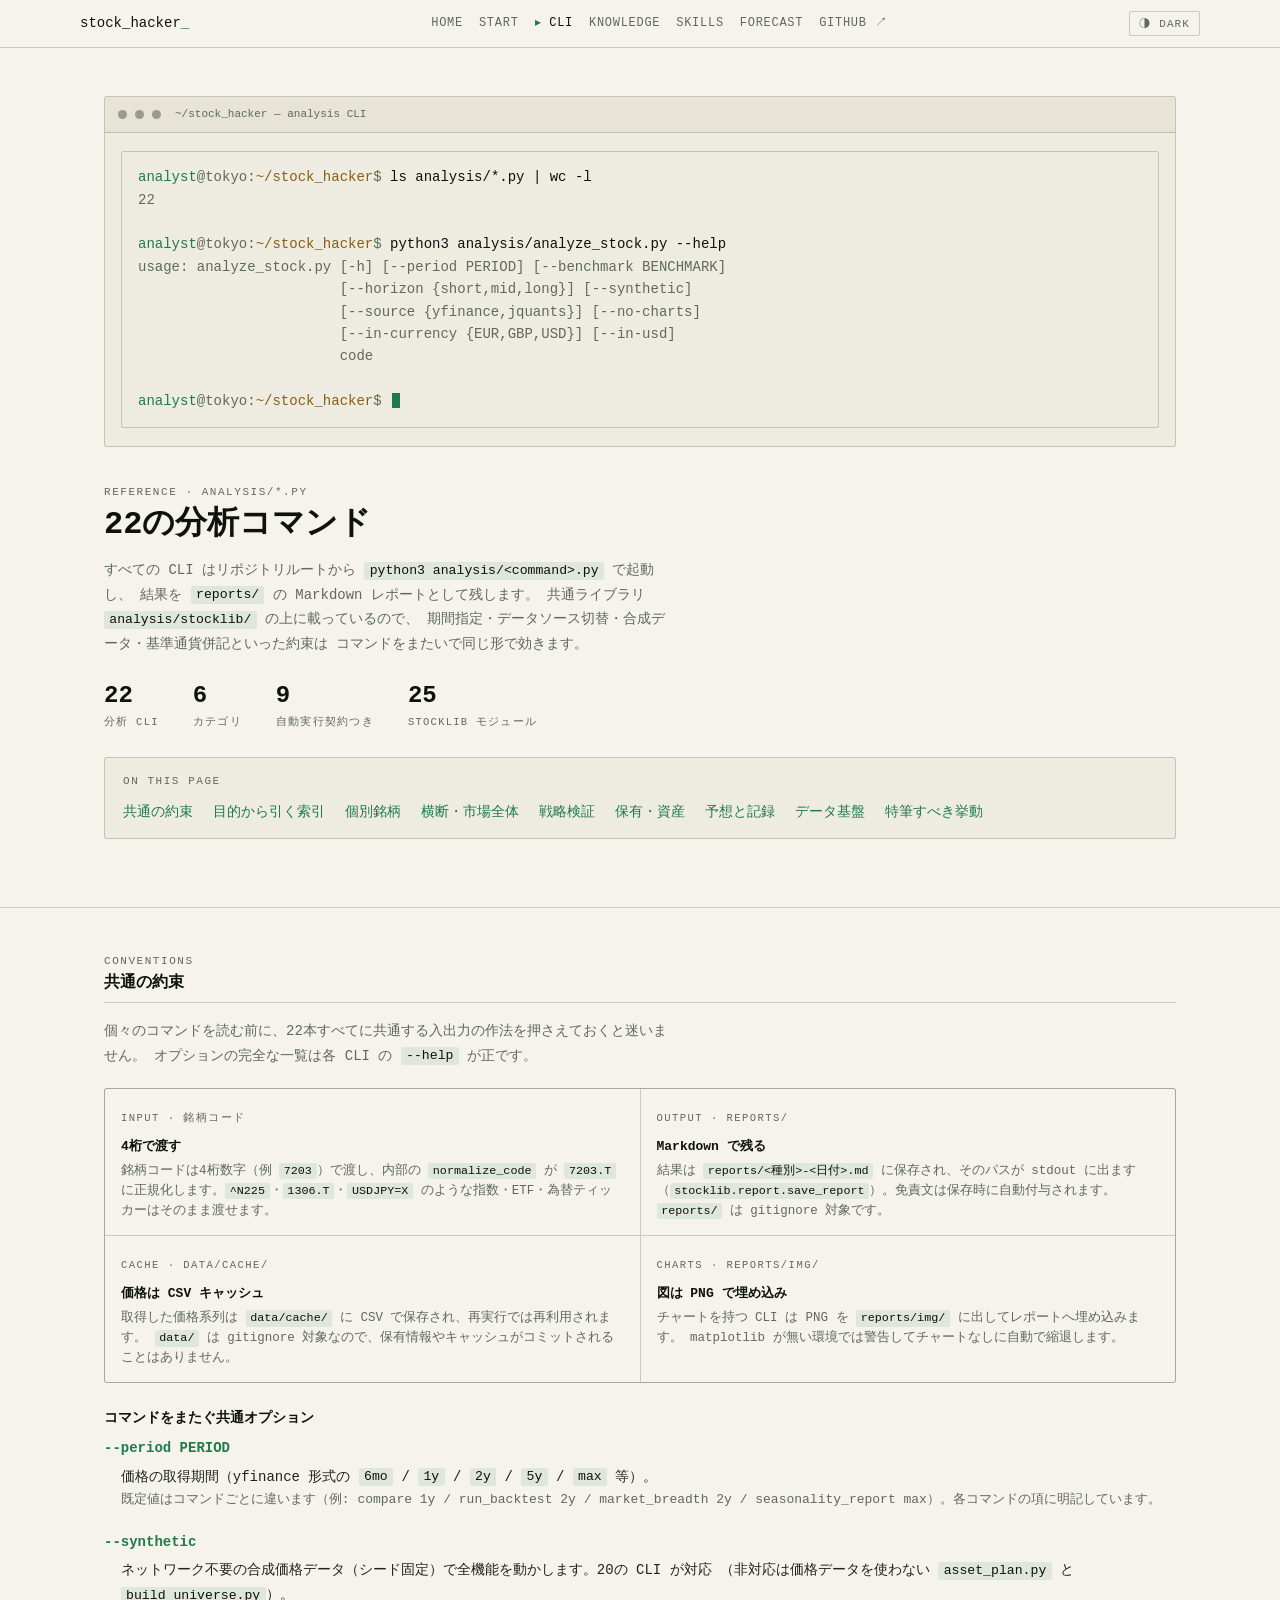
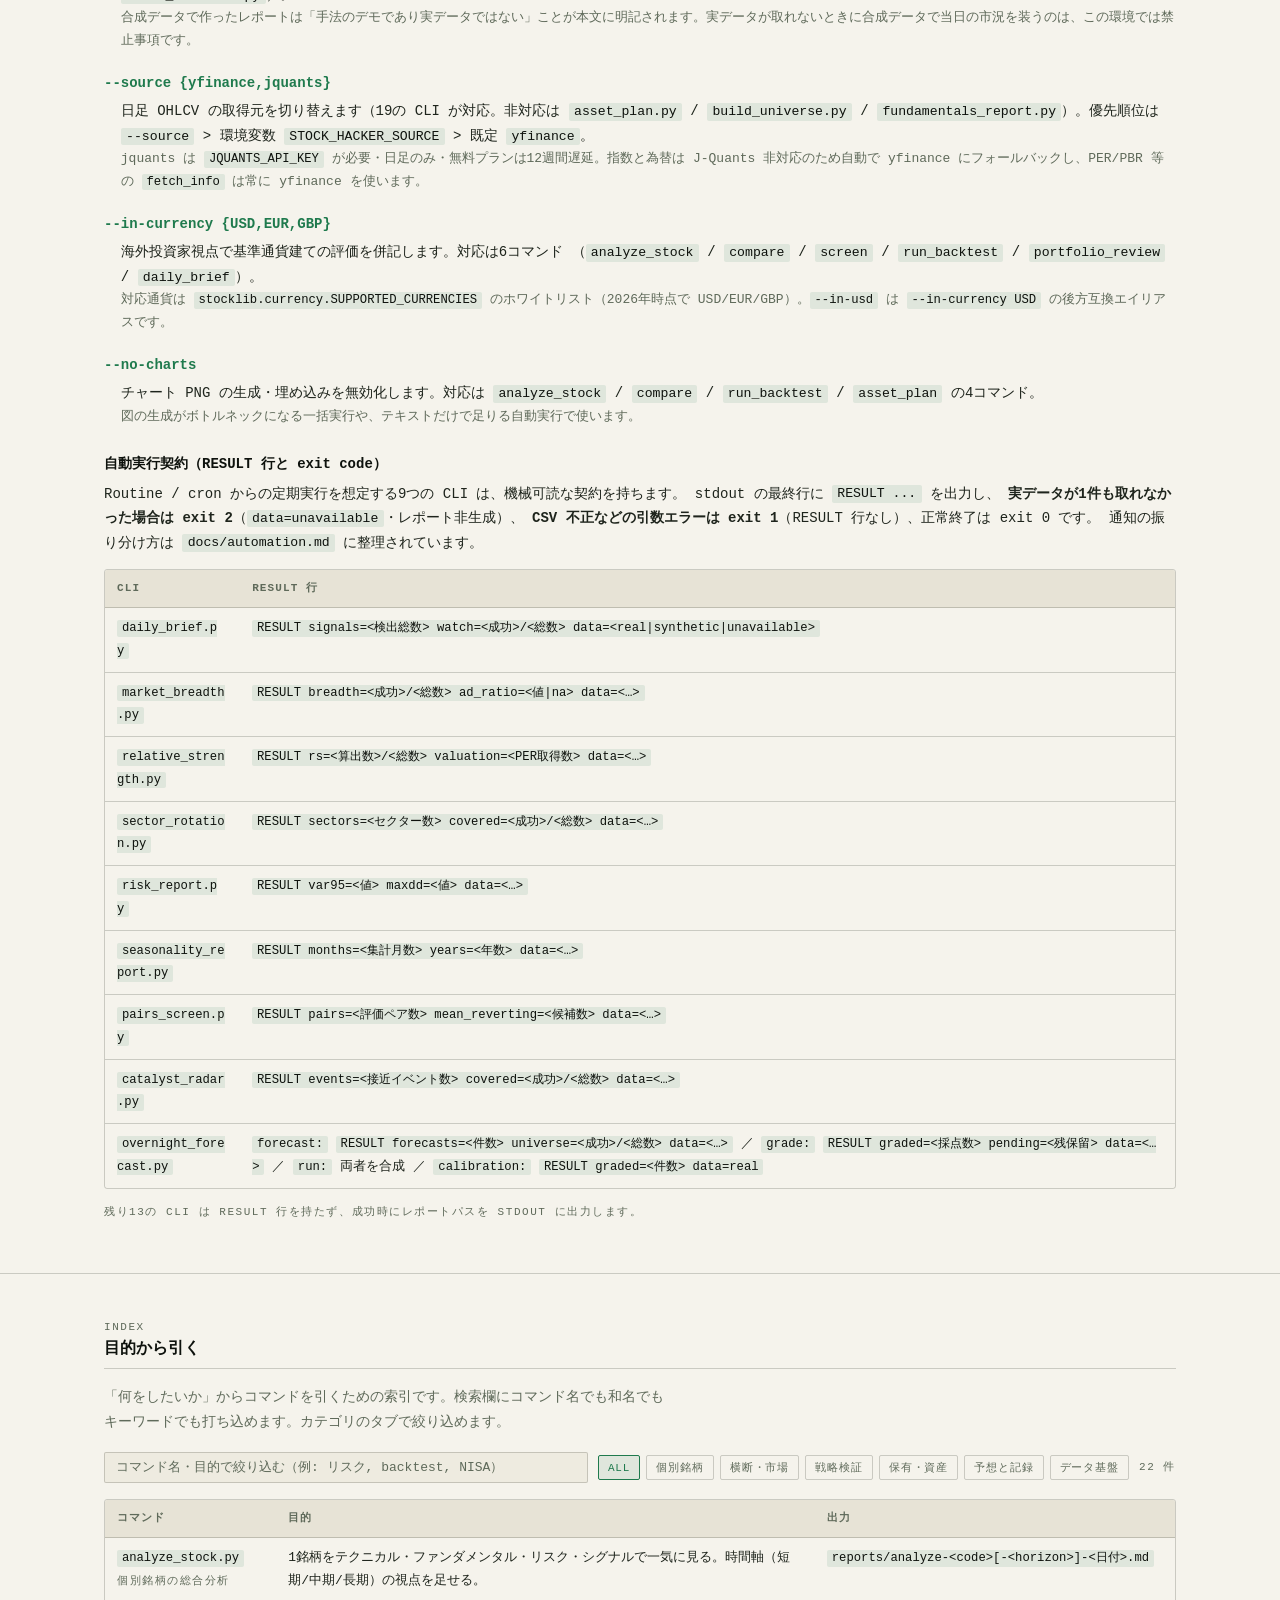
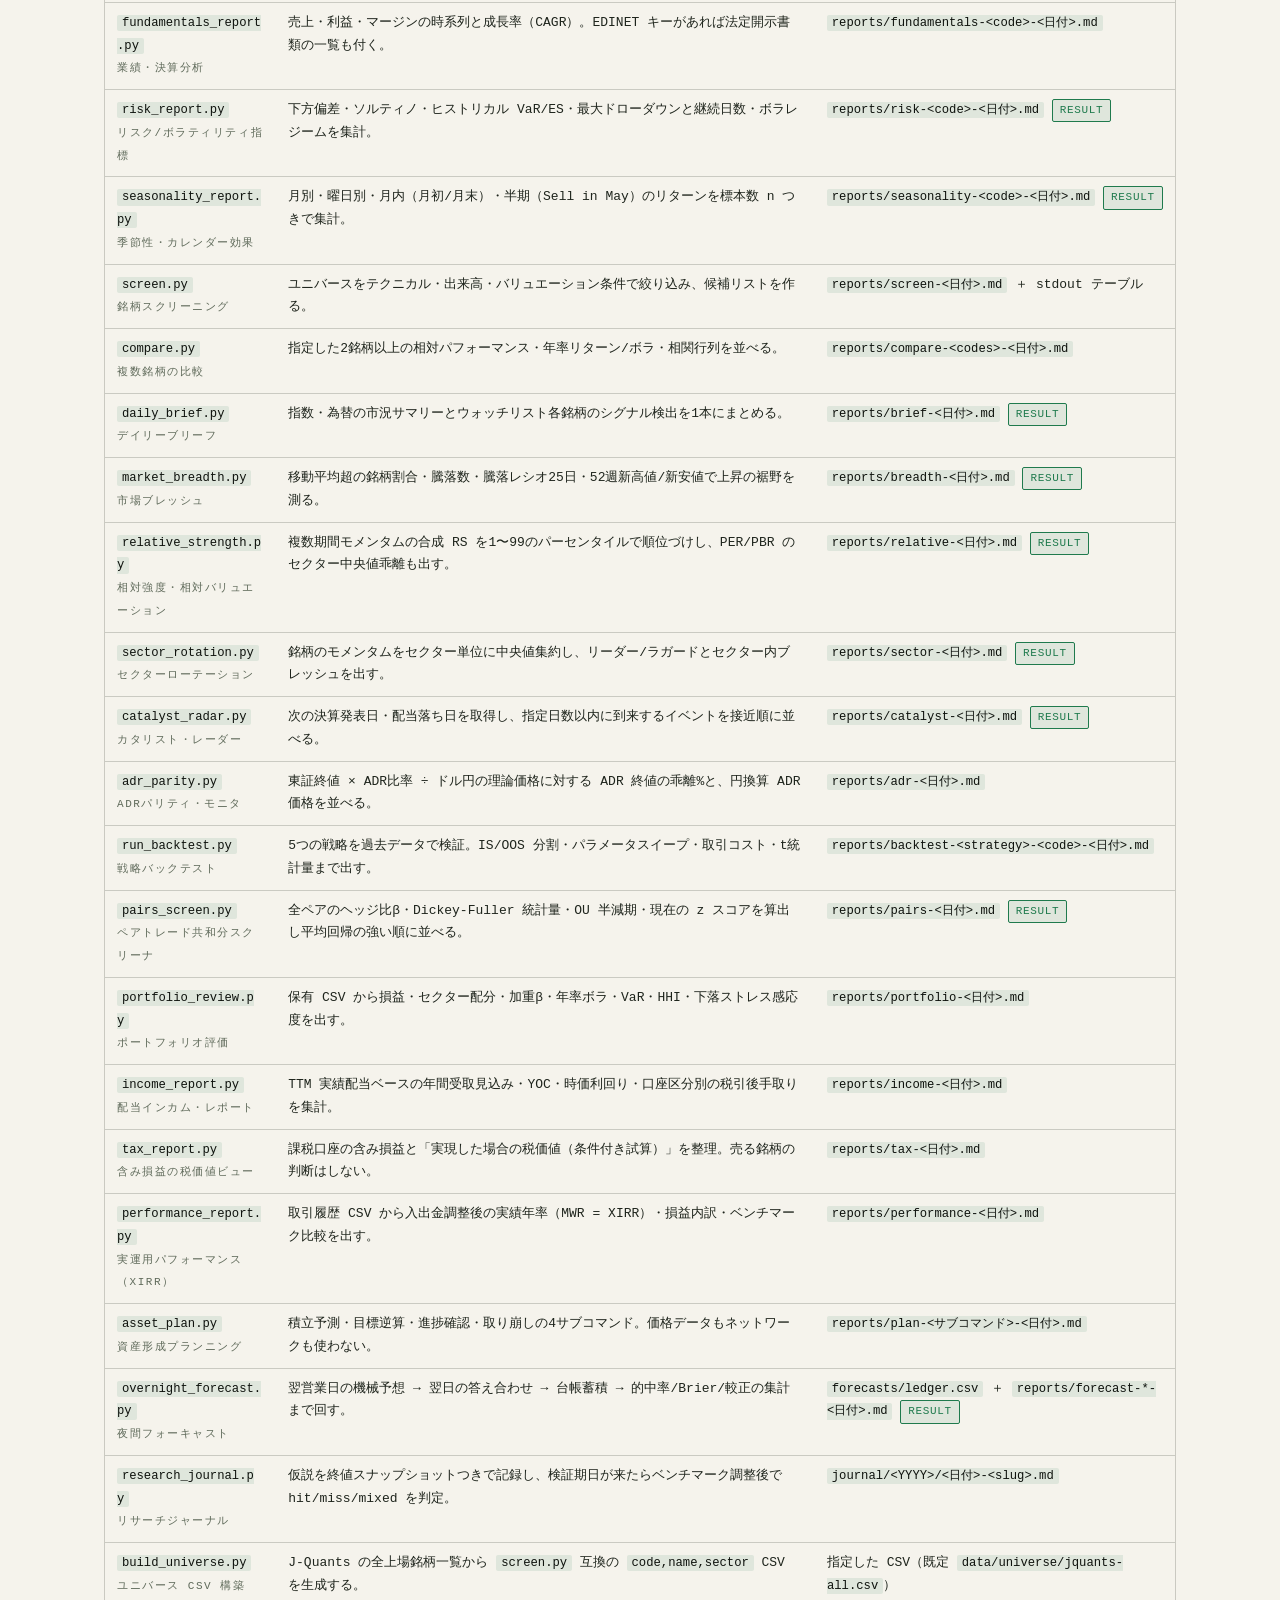
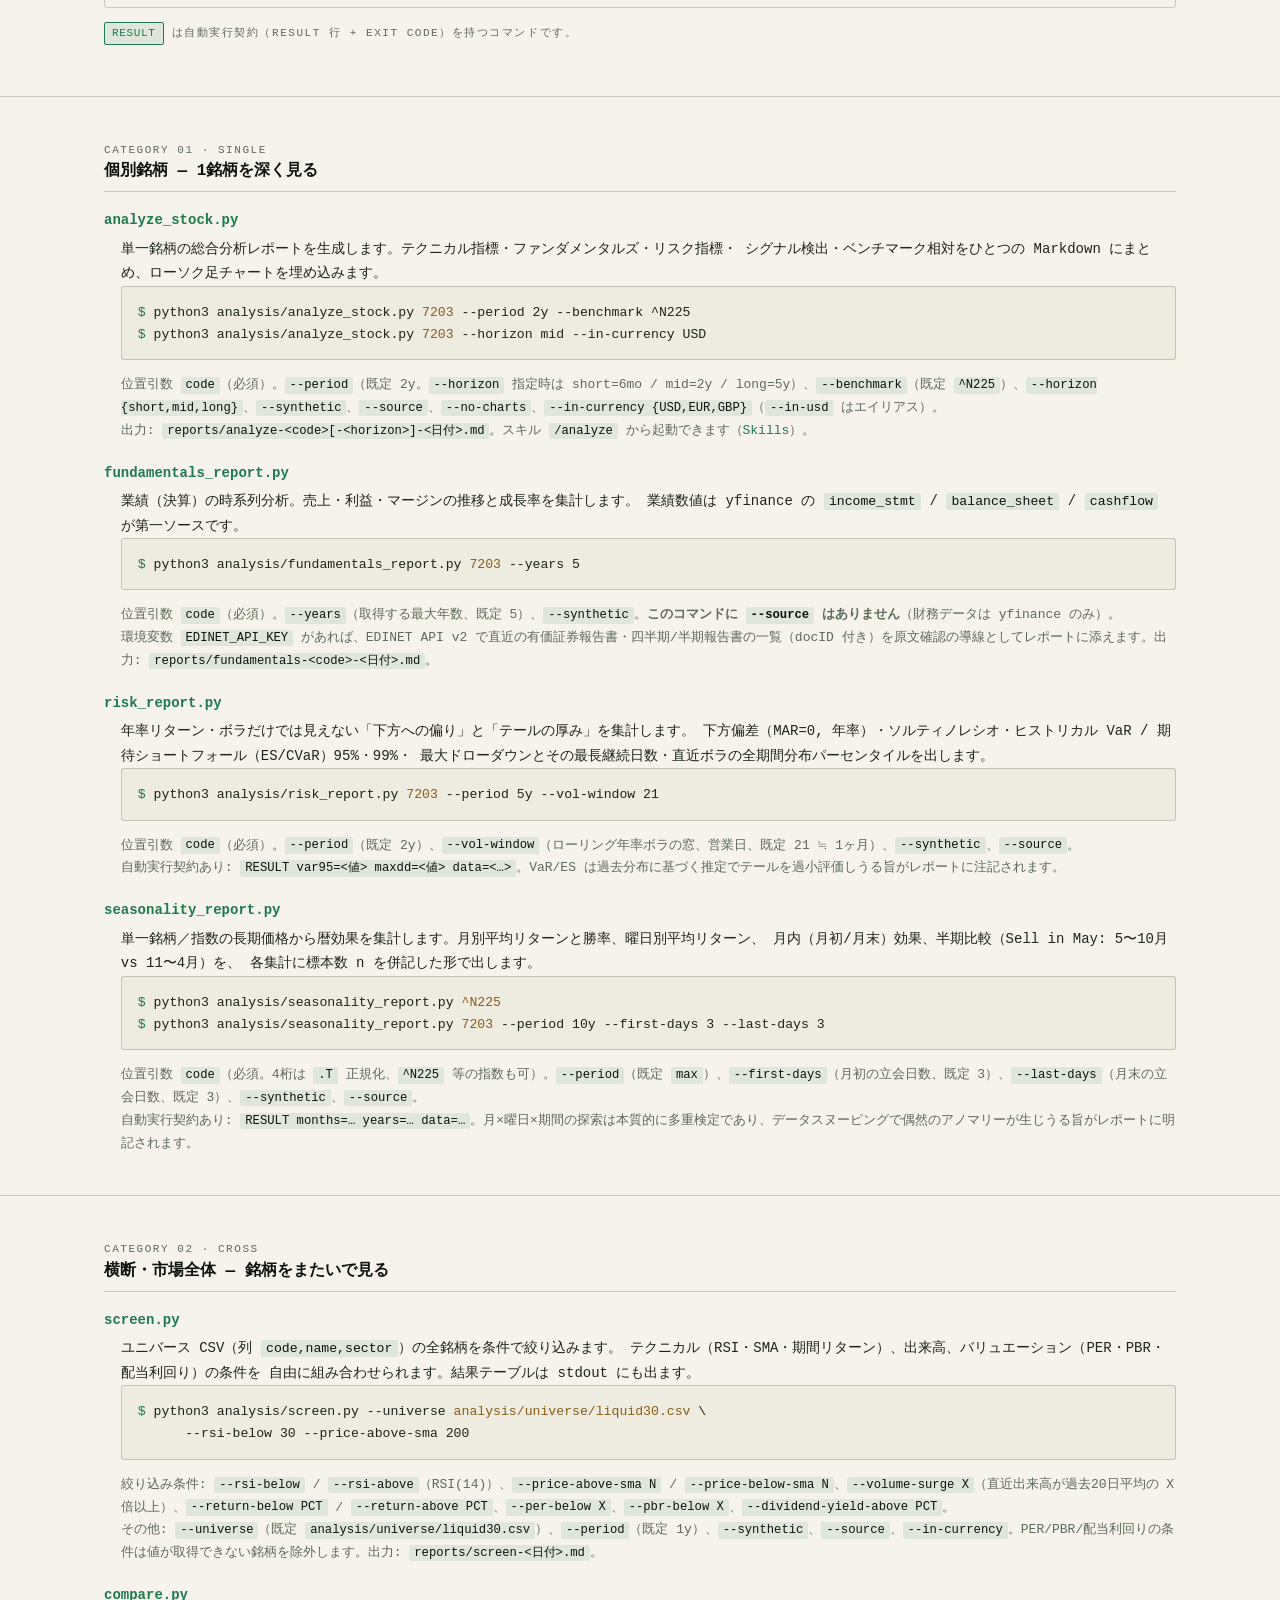
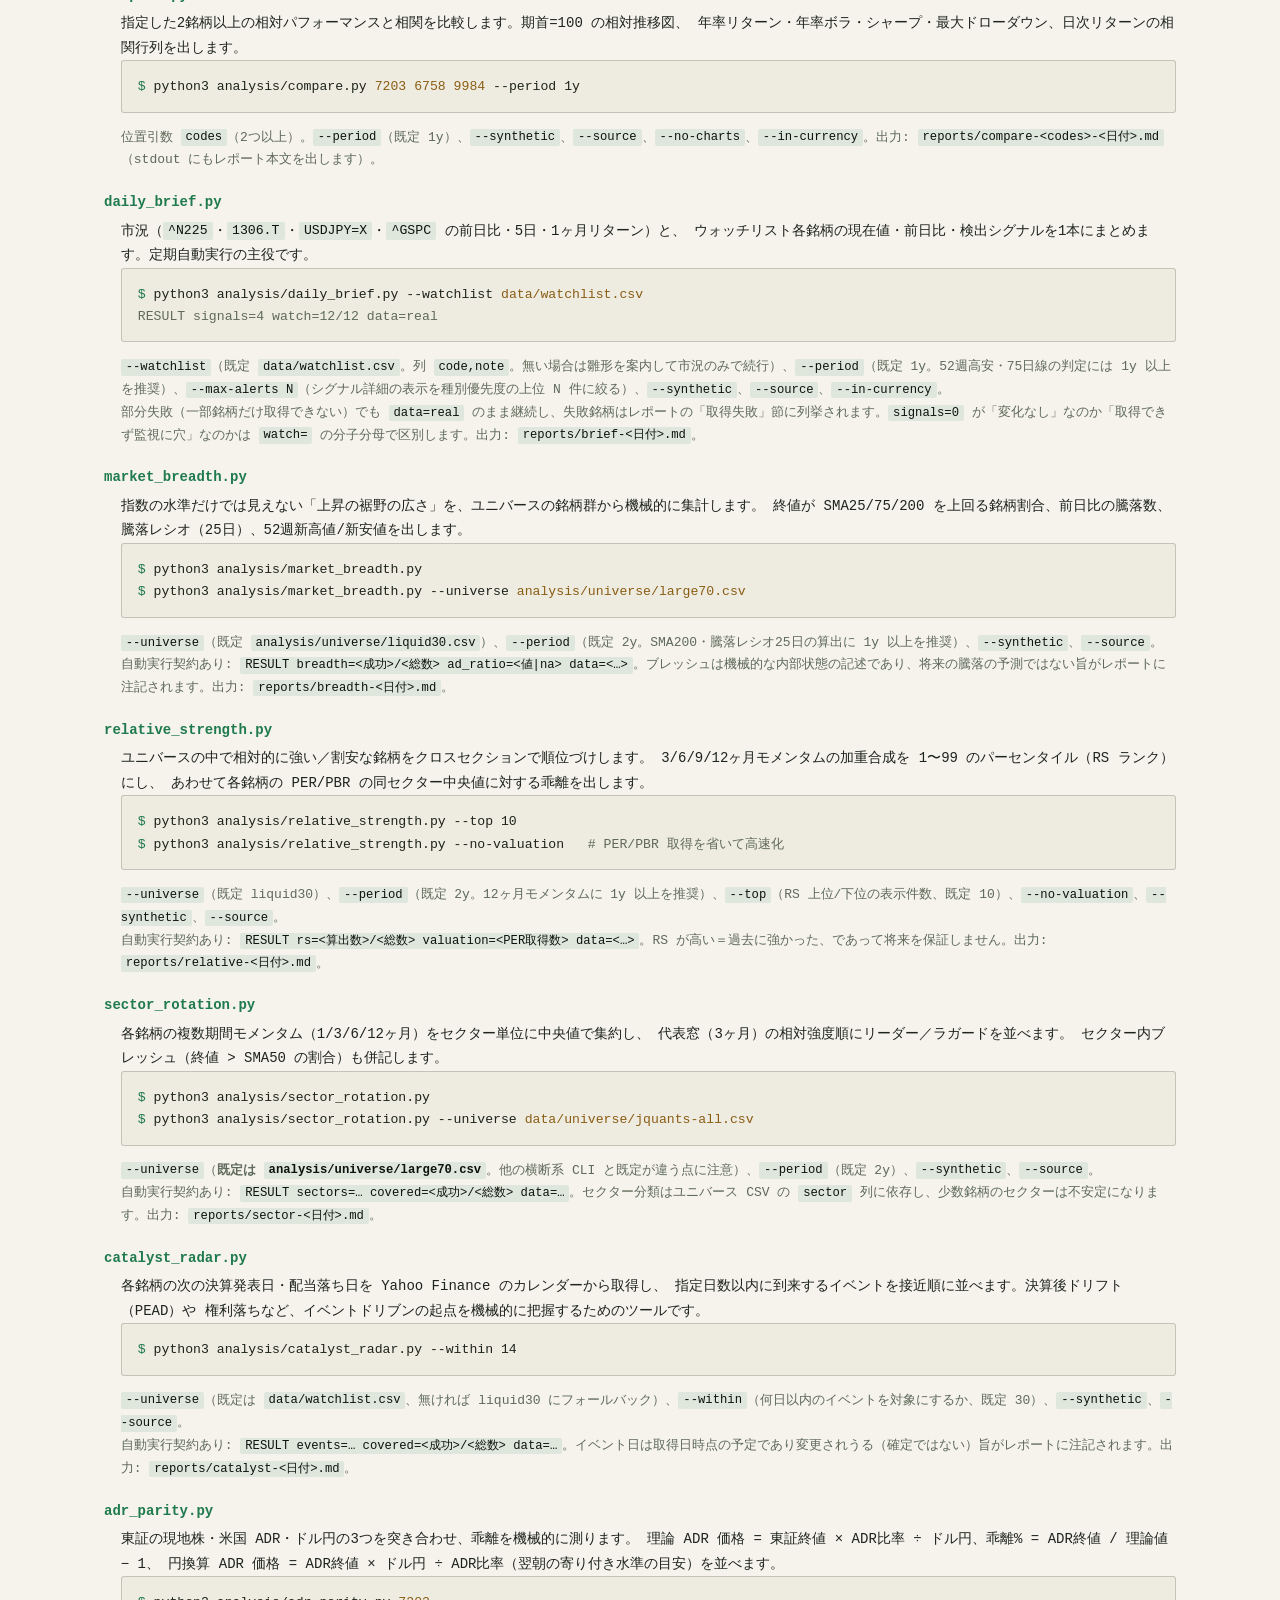
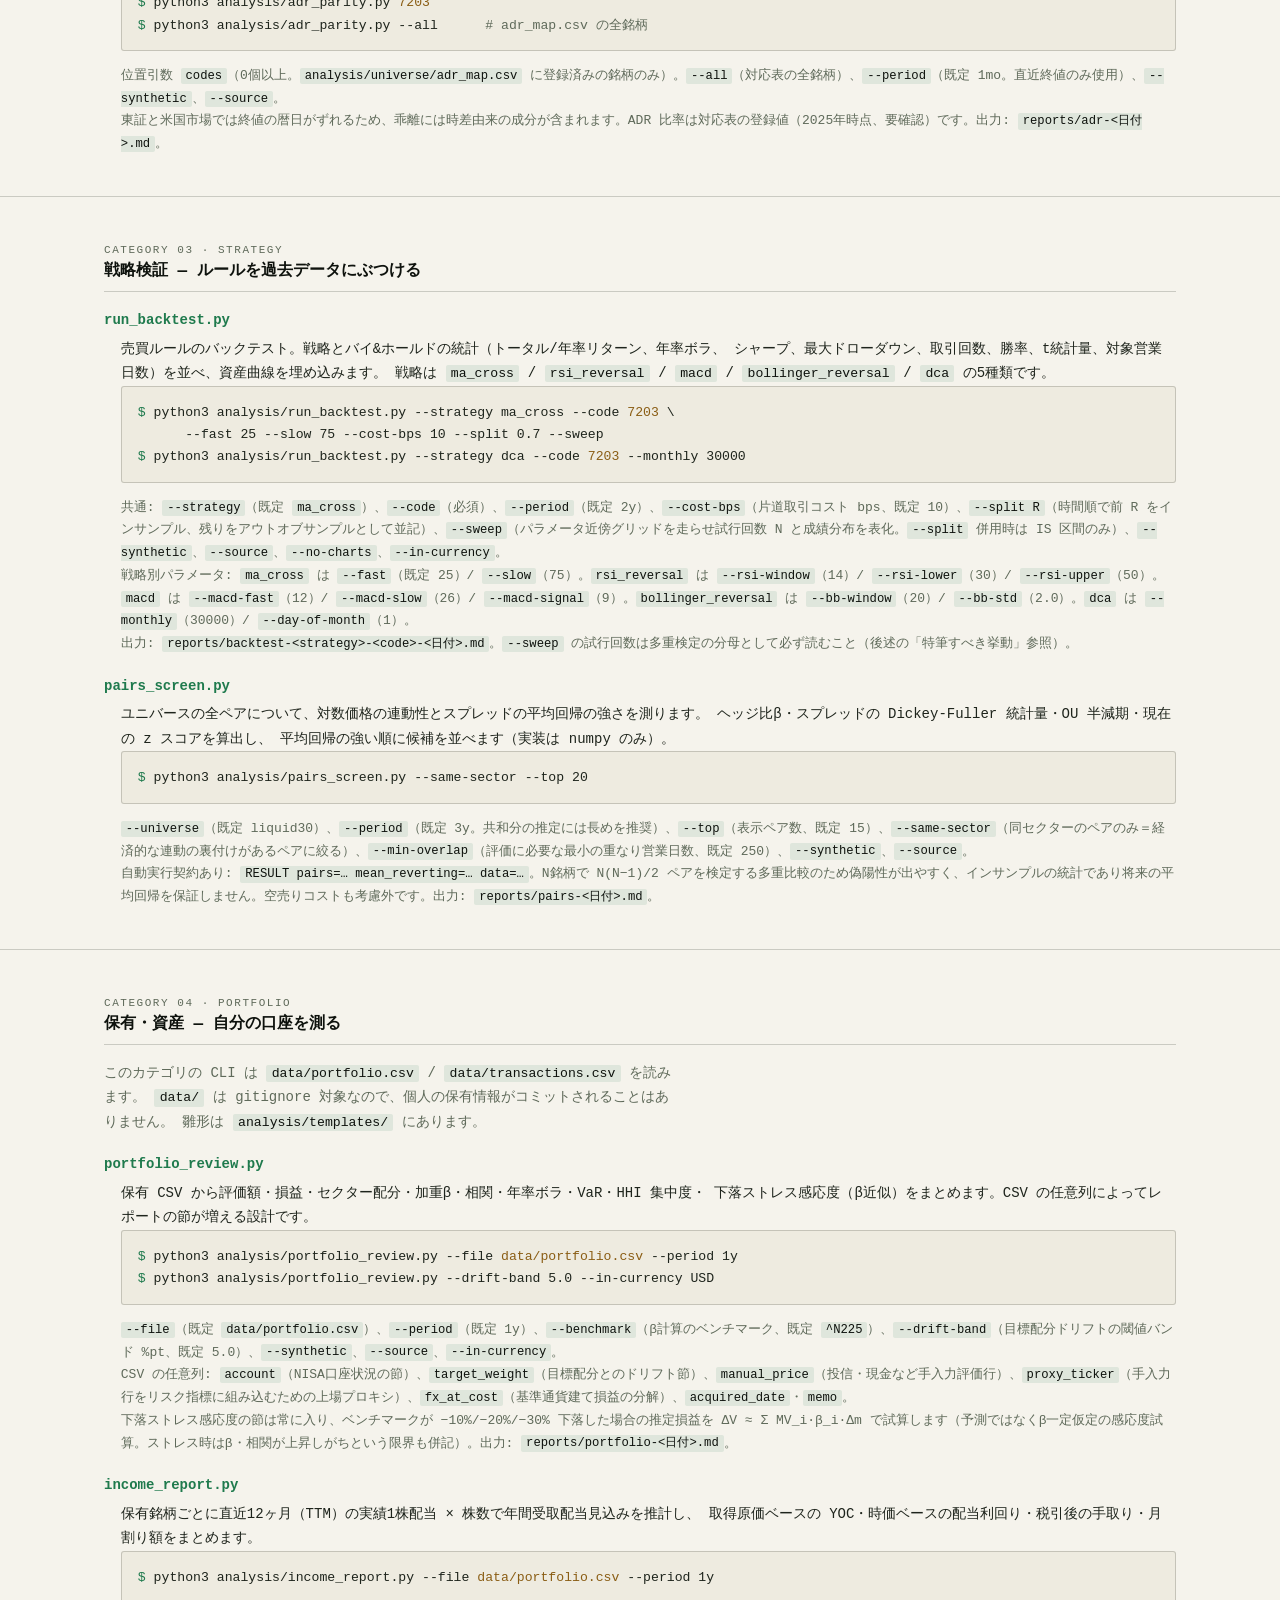
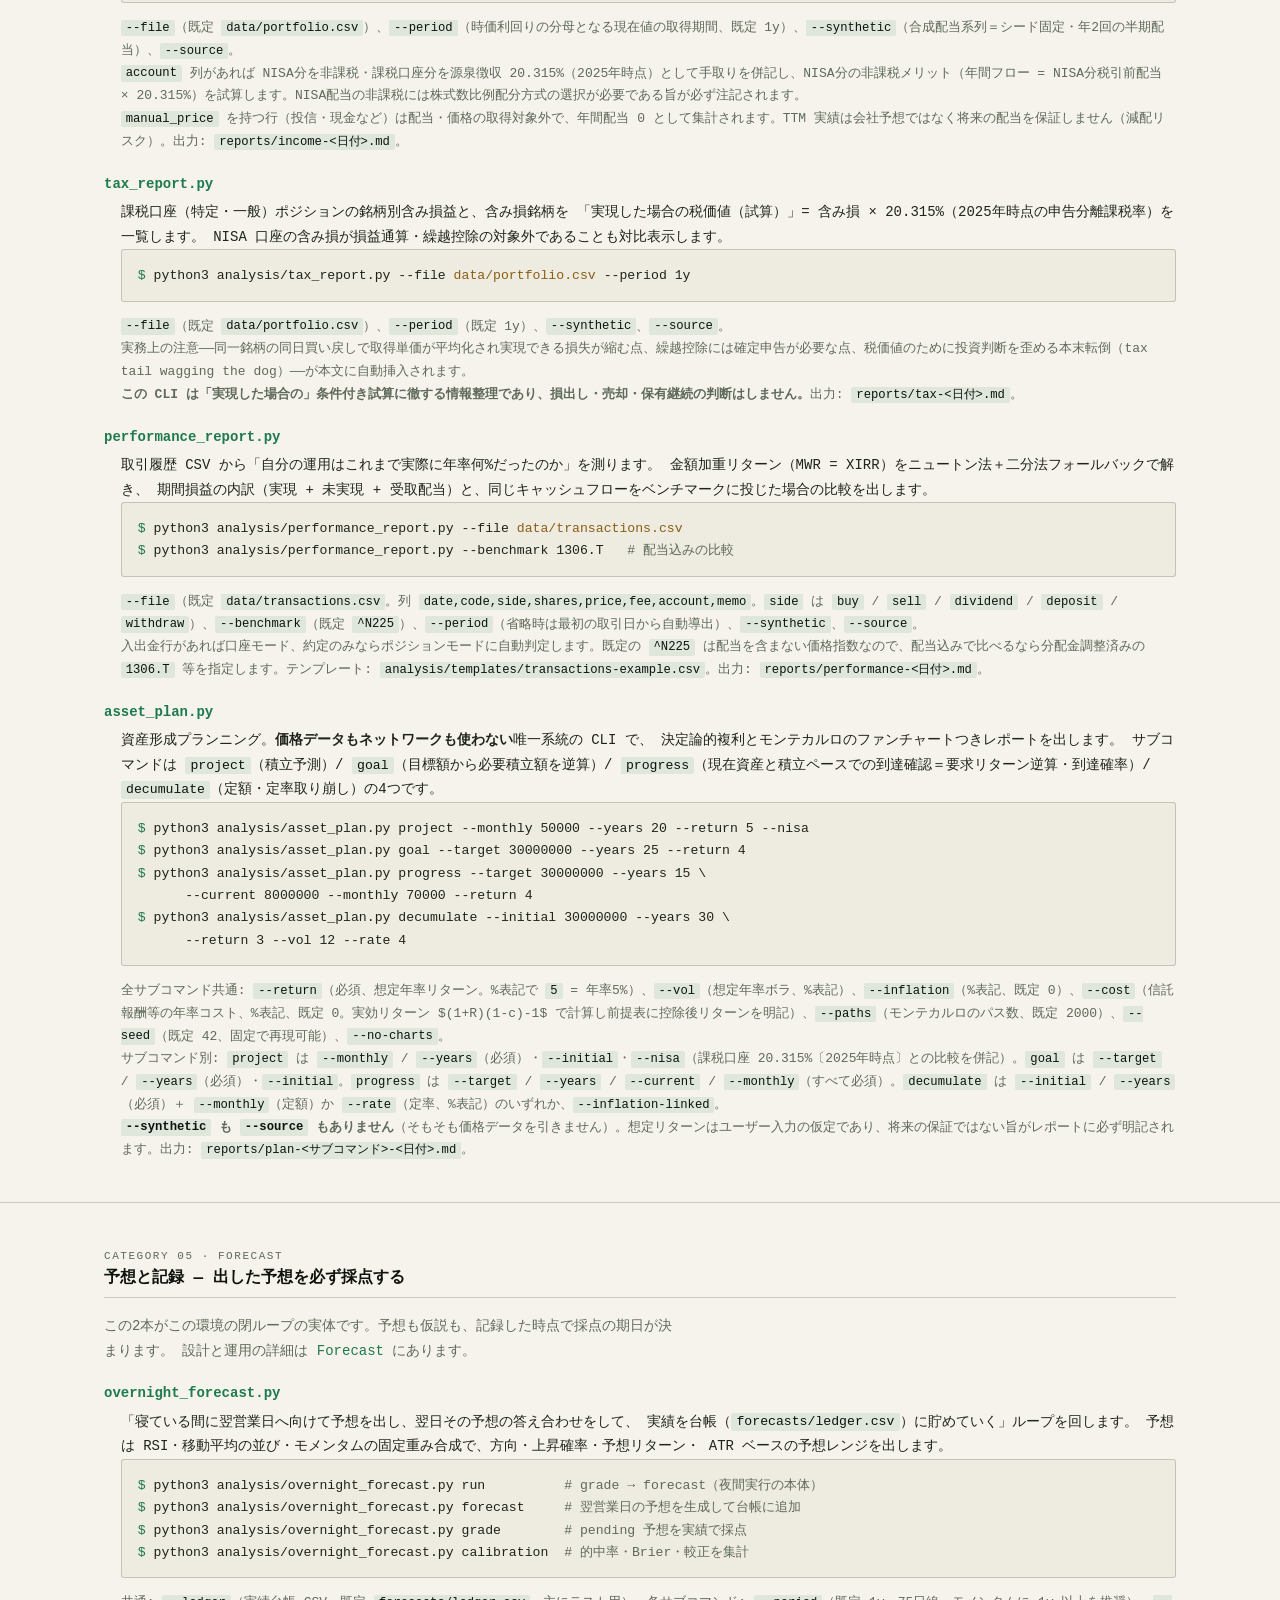
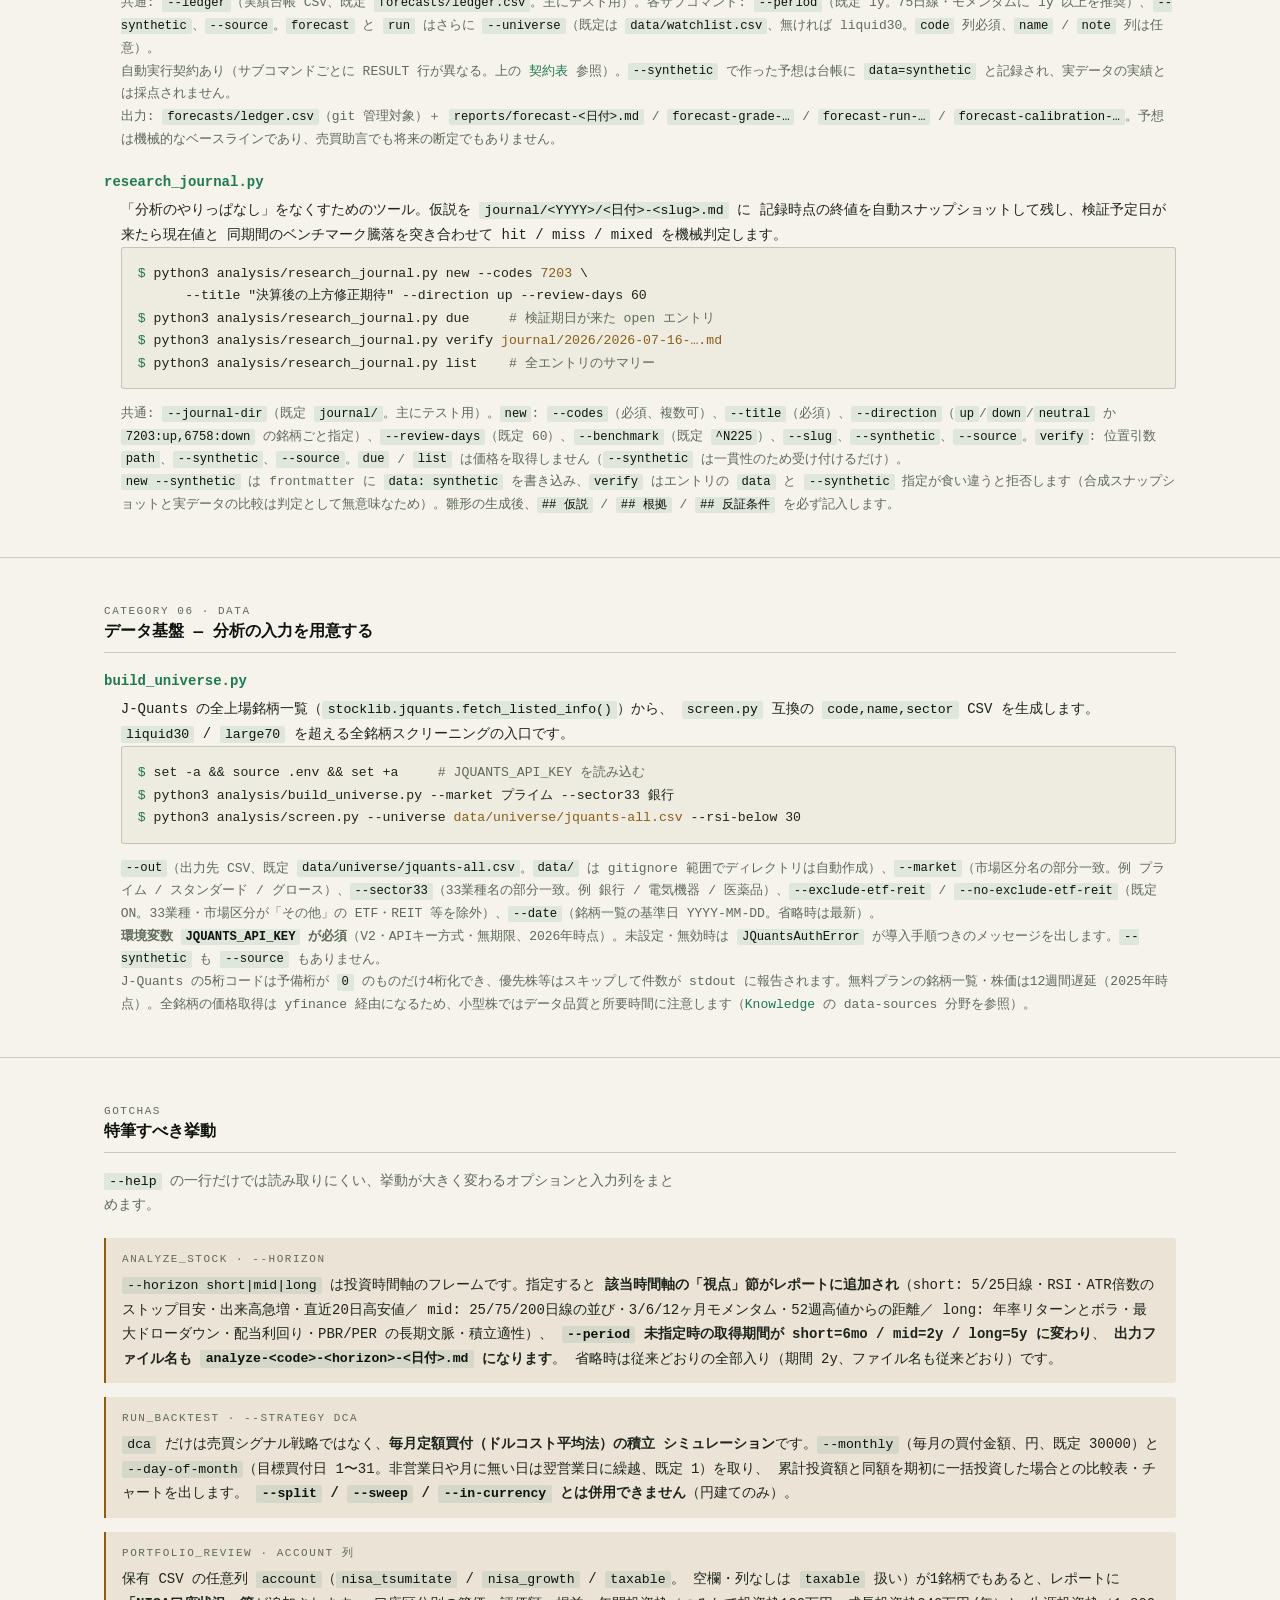
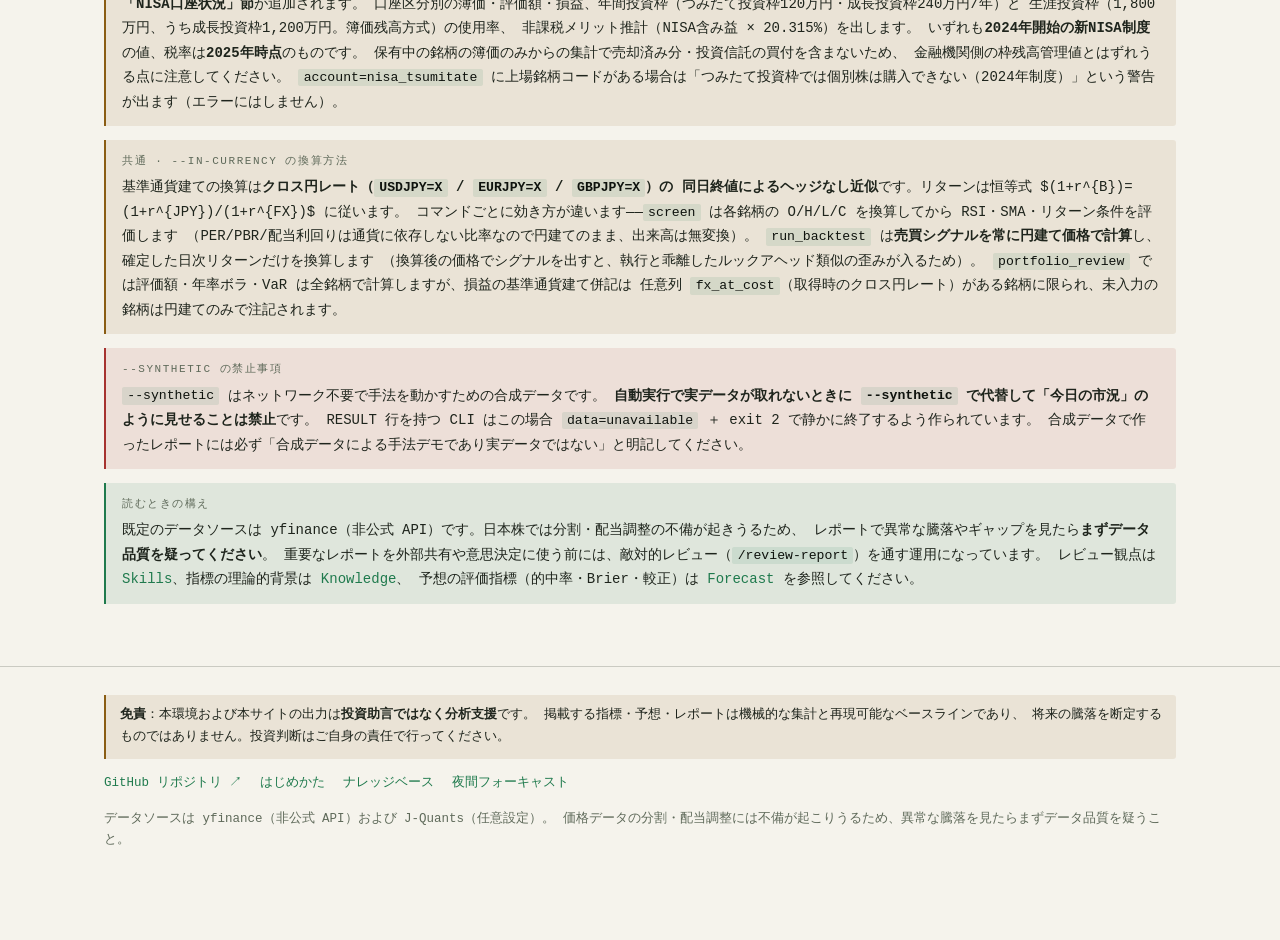
==== docs/cli.html @ bef4c08d "docs(site): CLI・ナレッジ・フォーキャストの3ページを追加 - docs/cli.html: 22の分析CLIリファレンス。目的から引く索引（検索・カテゴリ絞り込み）   と man ペ" ====
<!doctype html>
<html lang="ja">
<head>
<meta charset="utf-8">
<meta name="viewport" content="width=device-width, initial-scale=1">
<title>CLI リファレンス — stock_hacker</title>
<meta name="description" content="stock_hacker の22の分析 CLI リファレンス。個別銘柄・市場横断・戦略検証・保有資産・予想と記録・データ基盤の6分類で、目的から引く索引と各コマンドの実行例・主要オプションをまとめる。">
<link rel="stylesheet" href="./assets/style.css">
<link rel="icon" href="data:image/svg+xml,%3Csvg xmlns='http://www.w3.org/2000/svg' viewBox='0 0 16 16'%3E%3Crect width='16' height='16' fill='%230B0E0C'/%3E%3Ctext x='2' y='12' font-family='monospace' font-size='11' fill='%236EE7A0'%3E%24%3C/text%3E%3C/svg%3E">
<script>
  /* テーマのちらつき防止: 描画前に保存済みテーマを適用する */
  (function () {
    try {
      var t = localStorage.getItem("stock_hacker.theme");
      if (t === "dark" || t === "light") document.documentElement.setAttribute("data-theme", t);
    } catch (e) {}
  })();
</script>
</head>
<body>
<a class="skip" href="#main">本文へスキップ</a>

<header class="topbar">
  <div class="col-wide topbar-inner">
    <div class="brand"><a href="./index.html">stock_hacker</a><span class="cursor">_</span></div>
    <nav class="nav" aria-label="サイト">
      <a href="./index.html">Home</a>
      <a href="./getting-started.html">Start</a>
      <a href="./cli.html" aria-current="page">CLI</a>
      <a href="./knowledge.html">Knowledge</a>
      <a href="./skills.html">Skills</a>
      <a href="./forecast.html">Forecast</a>
      <a href="https://github.com/nigoh/stock_hacker">GitHub ↗</a>
    </nav>
    <button class="toggle" type="button" data-theme-toggle>◐ light</button>
  </div>
</header>

<main id="main">

  <!-- ヒーロー -->
  <section class="hero">
    <div class="col-wide">
      <div class="shell">
        <div class="shell-head">
          <span class="shell-dot" aria-hidden="true"></span>
          <span class="shell-dot" aria-hidden="true"></span>
          <span class="shell-dot" aria-hidden="true"></span>
          <span class="shell-title">~/stock_hacker — analysis CLI</span>
        </div>
        <div class="shell-body">
<pre><span class="prompt"><span class="user">analyst</span>@tokyo:<span class="path">~/stock_hacker</span>$</span> <span class="cmd">ls analysis/*.py | wc -l</span>
<span class="c">22</span>

<span class="prompt"><span class="user">analyst</span>@tokyo:<span class="path">~/stock_hacker</span>$</span> <span class="cmd">python3 analysis/analyze_stock.py --help</span>
<span class="c">usage: analyze_stock.py [-h] [--period PERIOD] [--benchmark BENCHMARK]</span>
<span class="c">                        [--horizon {short,mid,long}] [--synthetic]</span>
<span class="c">                        [--source {yfinance,jquants}] [--no-charts]</span>
<span class="c">                        [--in-currency {EUR,GBP,USD}] [--in-usd]</span>
<span class="c">                        code</span>

<span class="prompt"><span class="user">analyst</span>@tokyo:<span class="path">~/stock_hacker</span>$</span> <span class="caret" aria-hidden="true"></span></pre>
        </div>
      </div>

      <div style="margin-top:32px">
        <span class="micro">Reference · analysis/*.py</span>
        <h1 class="page-title">22の分析コマンド</h1>
        <p class="lede">
          すべての CLI はリポジトリルートから <code>python3 analysis/&lt;command&gt;.py</code> で起動し、
          結果を <code>reports/</code> の Markdown レポートとして残します。
          共通ライブラリ <code>analysis/stocklib/</code> の上に載っているので、
          期間指定・データソース切替・合成データ・基準通貨併記といった約束は
          コマンドをまたいで同じ形で効きます。
        </p>
      </div>

      <div class="stats" style="margin-top:26px">
        <div class="stat"><span class="n">22</span><span class="k">分析 CLI</span></div>
        <div class="stat"><span class="n">6</span><span class="k">カテゴリ</span></div>
        <div class="stat"><span class="n">9</span><span class="k">自動実行契約つき</span></div>
        <div class="stat"><span class="n">25</span><span class="k">stocklib モジュール</span></div>
      </div>

      <div class="toc" style="margin-top:26px">
        <span class="micro">On this page</span>
        <ul>
          <li><a href="#common">共通の約束</a></li>
          <li><a href="#index">目的から引く索引</a></li>
          <li><a href="#single">個別銘柄</a></li>
          <li><a href="#cross">横断・市場全体</a></li>
          <li><a href="#strategy">戦略検証</a></li>
          <li><a href="#portfolio">保有・資産</a></li>
          <li><a href="#forecast">予想と記録</a></li>
          <li><a href="#data">データ基盤</a></li>
          <li><a href="#quirks">特筆すべき挙動</a></li>
        </ul>
      </div>
    </div>
  </section>

  <!-- 共通の約束 -->
  <section class="section" id="common">
    <div class="col-wide">
      <span class="micro">Conventions</span>
      <h2>共通の約束</h2>
      <p class="lede" style="margin-bottom:20px">
        個々のコマンドを読む前に、22本すべてに共通する入出力の作法を押さえておくと迷いません。
        オプションの完全な一覧は各 CLI の <code>--help</code> が正です。
      </p>

      <div class="grid grid-2">
        <div class="cell">
          <span class="call">Input · 銘柄コード</span>
          <h3>4桁で渡す</h3>
          <p>銘柄コードは4桁数字（例 <code>7203</code>）で渡し、内部の <code>normalize_code</code> が
          <code>7203.T</code> に正規化します。<code>^N225</code>・<code>1306.T</code>・<code>USDJPY=X</code>
          のような指数・ETF・為替ティッカーはそのまま渡せます。</p>
        </div>
        <div class="cell">
          <span class="call">Output · reports/</span>
          <h3>Markdown で残る</h3>
          <p>結果は <code>reports/&lt;種別&gt;-&lt;日付&gt;.md</code> に保存され、そのパスが stdout に出ます
          （<code>stocklib.report.save_report</code>）。免責文は保存時に自動付与されます。
          <code>reports/</code> は gitignore 対象です。</p>
        </div>
        <div class="cell">
          <span class="call">Cache · data/cache/</span>
          <h3>価格は CSV キャッシュ</h3>
          <p>取得した価格系列は <code>data/cache/</code> に CSV で保存され、再実行では再利用されます。
          <code>data/</code> は gitignore 対象なので、保有情報やキャッシュがコミットされることはありません。</p>
        </div>
        <div class="cell">
          <span class="call">Charts · reports/img/</span>
          <h3>図は PNG で埋め込み</h3>
          <p>チャートを持つ CLI は PNG を <code>reports/img/</code> に出してレポートへ埋め込みます。
          matplotlib が無い環境では警告してチャートなしに自動で縮退します。</p>
        </div>
      </div>

      <h3 id="common-options">コマンドをまたぐ共通オプション</h3>
      <dl class="manpage">
        <dt>--period PERIOD</dt>
        <dd>価格の取得期間（yfinance 形式の <code>6mo</code> / <code>1y</code> / <code>2y</code> / <code>5y</code> / <code>max</code> 等）。
          <span class="note">既定値はコマンドごとに違います（例: compare 1y / run_backtest 2y / market_breadth 2y / seasonality_report max）。各コマンドの項に明記しています。</span></dd>

        <dt>--synthetic</dt>
        <dd>ネットワーク不要の合成価格データ（シード固定）で全機能を動かします。20の CLI が対応
          （非対応は価格データを使わない <code>asset_plan.py</code> と <code>build_universe.py</code>）。
          <span class="note">合成データで作ったレポートは「手法のデモであり実データではない」ことが本文に明記されます。実データが取れないときに合成データで当日の市況を装うのは、この環境では禁止事項です。</span></dd>

        <dt>--source {yfinance,jquants}</dt>
        <dd>日足 OHLCV の取得元を切り替えます（19の CLI が対応。非対応は <code>asset_plan.py</code> /
          <code>build_universe.py</code> / <code>fundamentals_report.py</code>）。優先順位は
          <code>--source</code> &gt; 環境変数 <code>STOCK_HACKER_SOURCE</code> &gt; 既定 <code>yfinance</code>。
          <span class="note">jquants は <code>JQUANTS_API_KEY</code> が必要・日足のみ・無料プランは12週間遅延。指数と為替は J-Quants 非対応のため自動で yfinance にフォールバックし、PER/PBR 等の <code>fetch_info</code> は常に yfinance を使います。</span></dd>

        <dt>--in-currency {USD,EUR,GBP}</dt>
        <dd>海外投資家視点で基準通貨建ての評価を併記します。対応は6コマンド
          （<code>analyze_stock</code> / <code>compare</code> / <code>screen</code> /
          <code>run_backtest</code> / <code>portfolio_review</code> / <code>daily_brief</code>）。
          <span class="note">対応通貨は <code>stocklib.currency.SUPPORTED_CURRENCIES</code> のホワイトリスト（2026年時点で USD/EUR/GBP）。<code>--in-usd</code> は <code>--in-currency USD</code> の後方互換エイリアスです。</span></dd>

        <dt>--no-charts</dt>
        <dd>チャート PNG の生成・埋め込みを無効化します。対応は
          <code>analyze_stock</code> / <code>compare</code> / <code>run_backtest</code> /
          <code>asset_plan</code> の4コマンド。
          <span class="note">図の生成がボトルネックになる一括実行や、テキストだけで足りる自動実行で使います。</span></dd>
      </dl>

      <h3 id="contract">自動実行契約（RESULT 行と exit code）</h3>
      <p>
        Routine / cron からの定期実行を想定する9つの CLI は、機械可読な契約を持ちます。
        stdout の最終行に <code>RESULT ...</code> を出力し、
        <strong>実データが1件も取れなかった場合は exit 2</strong>（<code>data=unavailable</code>・レポート非生成）、
        <strong>CSV 不正などの引数エラーは exit 1</strong>（RESULT 行なし）、正常終了は exit 0 です。
        通知の振り分け方は <code>docs/automation.md</code> に整理されています。
      </p>
      <div class="scroll">
        <table>
          <thead>
            <tr><th>CLI</th><th>RESULT 行</th></tr>
          </thead>
          <tbody>
            <tr><td><code>daily_brief.py</code></td><td><code>RESULT signals=&lt;検出総数&gt; watch=&lt;成功&gt;/&lt;総数&gt; data=&lt;real|synthetic|unavailable&gt;</code></td></tr>
            <tr><td><code>market_breadth.py</code></td><td><code>RESULT breadth=&lt;成功&gt;/&lt;総数&gt; ad_ratio=&lt;値|na&gt; data=&lt;…&gt;</code></td></tr>
            <tr><td><code>relative_strength.py</code></td><td><code>RESULT rs=&lt;算出数&gt;/&lt;総数&gt; valuation=&lt;PER取得数&gt; data=&lt;…&gt;</code></td></tr>
            <tr><td><code>sector_rotation.py</code></td><td><code>RESULT sectors=&lt;セクター数&gt; covered=&lt;成功&gt;/&lt;総数&gt; data=&lt;…&gt;</code></td></tr>
            <tr><td><code>risk_report.py</code></td><td><code>RESULT var95=&lt;値&gt; maxdd=&lt;値&gt; data=&lt;…&gt;</code></td></tr>
            <tr><td><code>seasonality_report.py</code></td><td><code>RESULT months=&lt;集計月数&gt; years=&lt;年数&gt; data=&lt;…&gt;</code></td></tr>
            <tr><td><code>pairs_screen.py</code></td><td><code>RESULT pairs=&lt;評価ペア数&gt; mean_reverting=&lt;候補数&gt; data=&lt;…&gt;</code></td></tr>
            <tr><td><code>catalyst_radar.py</code></td><td><code>RESULT events=&lt;接近イベント数&gt; covered=&lt;成功&gt;/&lt;総数&gt; data=&lt;…&gt;</code></td></tr>
            <tr><td><code>overnight_forecast.py</code></td><td><code>forecast:</code> <code>RESULT forecasts=&lt;件数&gt; universe=&lt;成功&gt;/&lt;総数&gt; data=&lt;…&gt;</code> ／ <code>grade:</code> <code>RESULT graded=&lt;採点数&gt; pending=&lt;残保留&gt; data=&lt;…&gt;</code> ／ <code>run:</code> 両者を合成 ／ <code>calibration:</code> <code>RESULT graded=&lt;件数&gt; data=real</code></td></tr>
          </tbody>
        </table>
      </div>
      <p class="micro">残り13の CLI は RESULT 行を持たず、成功時にレポートパスを stdout に出力します。</p>
    </div>
  </section>

  <!-- 目的から引く索引 -->
  <section class="section" id="index">
    <div class="col-wide">
      <span class="micro">Index</span>
      <h2>目的から引く</h2>
      <p class="lede" style="margin-bottom:18px">
        「何をしたいか」からコマンドを引くための索引です。検索欄にコマンド名でも和名でも
        キーワードでも打ち込めます。カテゴリのタブで絞り込めます。
      </p>

      <div class="filter-bar">
        <input class="field" type="search" data-filter-input="cli" placeholder="コマンド名・目的で絞り込む（例: リスク, backtest, NISA）" aria-label="コマンドを絞り込む">
        <div class="tabs">
          <button class="tab" type="button" data-filter-tab="cli" data-value="all" aria-pressed="true">ALL</button>
          <button class="tab" type="button" data-filter-tab="cli" data-value="single" aria-pressed="false">個別銘柄</button>
          <button class="tab" type="button" data-filter-tab="cli" data-value="cross" aria-pressed="false">横断・市場</button>
          <button class="tab" type="button" data-filter-tab="cli" data-value="strategy" aria-pressed="false">戦略検証</button>
          <button class="tab" type="button" data-filter-tab="cli" data-value="portfolio" aria-pressed="false">保有・資産</button>
          <button class="tab" type="button" data-filter-tab="cli" data-value="forecast" aria-pressed="false">予想と記録</button>
          <button class="tab" type="button" data-filter-tab="cli" data-value="data" aria-pressed="false">データ基盤</button>
        </div>
        <span class="micro"><span data-filter-count="cli"></span> 件</span>
      </div>

      <div class="scroll">
        <table>
          <thead>
            <tr><th>コマンド</th><th>目的</th><th>出力</th></tr>
          </thead>
          <tbody>
            <tr data-filter-item="cli" data-cat="single" data-text="analyze_stock 個別銘柄 総合分析 テクニカル ファンダメンタル リスク horizon 時間軸">
              <td><a href="#analyze_stock"><code>analyze_stock.py</code></a><br><span class="micro">個別銘柄の総合分析</span></td>
              <td>1銘柄をテクニカル・ファンダメンタル・リスク・シグナルで一気に見る。時間軸（短期/中期/長期）の視点を足せる。</td>
              <td><code>reports/analyze-&lt;code&gt;[-&lt;horizon&gt;]-&lt;日付&gt;.md</code></td>
            </tr>
            <tr data-filter-item="cli" data-cat="single" data-text="fundamentals_report 業績 決算 売上 利益 マージン CAGR EDINET 有報 ファンダメンタル">
              <td><a href="#fundamentals_report"><code>fundamentals_report.py</code></a><br><span class="micro">業績・決算分析</span></td>
              <td>売上・利益・マージンの時系列と成長率（CAGR）。EDINET キーがあれば法定開示書類の一覧も付く。</td>
              <td><code>reports/fundamentals-&lt;code&gt;-&lt;日付&gt;.md</code></td>
            </tr>
            <tr data-filter-item="cli" data-cat="single" data-text="risk_report リスク ボラティリティ VaR ES CVaR ソルティノ 下方偏差 ドローダウン テールリスク">
              <td><a href="#risk_report"><code>risk_report.py</code></a><br><span class="micro">リスク/ボラティリティ指標</span></td>
              <td>下方偏差・ソルティノ・ヒストリカル VaR/ES・最大ドローダウンと継続日数・ボラレジームを集計。</td>
              <td><code>reports/risk-&lt;code&gt;-&lt;日付&gt;.md</code> <span class="chip green">RESULT</span></td>
            </tr>
            <tr data-filter-item="cli" data-cat="single" data-text="seasonality_report 季節性 アノマリー 月別 曜日別 Sell in May 半期 カレンダー 月初 月末">
              <td><a href="#seasonality_report"><code>seasonality_report.py</code></a><br><span class="micro">季節性・カレンダー効果</span></td>
              <td>月別・曜日別・月内（月初/月末）・半期（Sell in May）のリターンを標本数 n つきで集計。</td>
              <td><code>reports/seasonality-&lt;code&gt;-&lt;日付&gt;.md</code> <span class="chip green">RESULT</span></td>
            </tr>
            <tr data-filter-item="cli" data-cat="cross" data-text="screen スクリーニング 銘柄抽出 RSI SMA 出来高 PER PBR 配当利回り 割安 売られすぎ">
              <td><a href="#screen"><code>screen.py</code></a><br><span class="micro">銘柄スクリーニング</span></td>
              <td>ユニバースをテクニカル・出来高・バリュエーション条件で絞り込み、候補リストを作る。</td>
              <td><code>reports/screen-&lt;日付&gt;.md</code> ＋ stdout テーブル</td>
            </tr>
            <tr data-filter-item="cli" data-cat="cross" data-text="compare 比較 相対パフォーマンス 相関 シャープ 複数銘柄">
              <td><a href="#compare"><code>compare.py</code></a><br><span class="micro">複数銘柄の比較</span></td>
              <td>指定した2銘柄以上の相対パフォーマンス・年率リターン/ボラ・相関行列を並べる。</td>
              <td><code>reports/compare-&lt;codes&gt;-&lt;日付&gt;.md</code></td>
            </tr>
            <tr data-filter-item="cli" data-cat="cross" data-text="daily_brief デイリーブリーフ ウォッチリスト 市況 定点観測 シグナル 朝">
              <td><a href="#daily_brief"><code>daily_brief.py</code></a><br><span class="micro">デイリーブリーフ</span></td>
              <td>指数・為替の市況サマリーとウォッチリスト各銘柄のシグナル検出を1本にまとめる。</td>
              <td><code>reports/brief-&lt;日付&gt;.md</code> <span class="chip green">RESULT</span></td>
            </tr>
            <tr data-filter-item="cli" data-cat="cross" data-text="market_breadth ブレッシュ 市場内部 騰落レシオ 新高値 新安値 内部状態 マーケットインターナルズ">
              <td><a href="#market_breadth"><code>market_breadth.py</code></a><br><span class="micro">市場ブレッシュ</span></td>
              <td>移動平均超の銘柄割合・騰落数・騰落レシオ25日・52週新高値/新安値で上昇の裾野を測る。</td>
              <td><code>reports/breadth-&lt;日付&gt;.md</code> <span class="chip green">RESULT</span></td>
            </tr>
            <tr data-filter-item="cli" data-cat="cross" data-text="relative_strength 相対強度 RS ランキング モメンタム 相対バリュエーション PER PBR セクター中央値">
              <td><a href="#relative_strength"><code>relative_strength.py</code></a><br><span class="micro">相対強度・相対バリュエーション</span></td>
              <td>複数期間モメンタムの合成 RS を1〜99のパーセンタイルで順位づけし、PER/PBR のセクター中央値乖離も出す。</td>
              <td><code>reports/relative-&lt;日付&gt;.md</code> <span class="chip green">RESULT</span></td>
            </tr>
            <tr data-filter-item="cli" data-cat="cross" data-text="sector_rotation セクターローテーション 業種 モメンタム リーダー ラガード セクター内ブレッシュ">
              <td><a href="#sector_rotation"><code>sector_rotation.py</code></a><br><span class="micro">セクターローテーション</span></td>
              <td>銘柄のモメンタムをセクター単位に中央値集約し、リーダー/ラガードとセクター内ブレッシュを出す。</td>
              <td><code>reports/sector-&lt;日付&gt;.md</code> <span class="chip green">RESULT</span></td>
            </tr>
            <tr data-filter-item="cli" data-cat="cross" data-text="catalyst_radar カタリスト イベント 決算発表 配当落ち 権利落ち PEAD イベントドリブン">
              <td><a href="#catalyst_radar"><code>catalyst_radar.py</code></a><br><span class="micro">カタリスト・レーダー</span></td>
              <td>次の決算発表日・配当落ち日を取得し、指定日数以内に到来するイベントを接近順に並べる。</td>
              <td><code>reports/catalyst-&lt;日付&gt;.md</code> <span class="chip green">RESULT</span></td>
            </tr>
            <tr data-filter-item="cli" data-cat="cross" data-text="adr_parity ADR パリティ 乖離 ドル円 東証終値 米国預託証券 クロスマーケット">
              <td><a href="#adr_parity"><code>adr_parity.py</code></a><br><span class="micro">ADRパリティ・モニタ</span></td>
              <td>東証終値 × ADR比率 ÷ ドル円の理論価格に対する ADR 終値の乖離%と、円換算 ADR 価格を並べる。</td>
              <td><code>reports/adr-&lt;日付&gt;.md</code></td>
            </tr>
            <tr data-filter-item="cli" data-cat="strategy" data-text="run_backtest バックテスト 戦略検証 ゴールデンクロス ma_cross rsi_reversal macd bollinger dca 積立 IS OOS スイープ">
              <td><a href="#run_backtest"><code>run_backtest.py</code></a><br><span class="micro">戦略バックテスト</span></td>
              <td>5つの戦略を過去データで検証。IS/OOS 分割・パラメータスイープ・取引コスト・t統計量まで出す。</td>
              <td><code>reports/backtest-&lt;strategy&gt;-&lt;code&gt;-&lt;日付&gt;.md</code></td>
            </tr>
            <tr data-filter-item="cli" data-cat="strategy" data-text="pairs_screen ペアトレード 共和分 スプレッド 平均回帰 OU 半減期 zスコア 統計的裁定">
              <td><a href="#pairs_screen"><code>pairs_screen.py</code></a><br><span class="micro">ペアトレード共和分スクリーナ</span></td>
              <td>全ペアのヘッジ比β・Dickey-Fuller 統計量・OU 半減期・現在の z スコアを算出し平均回帰の強い順に並べる。</td>
              <td><code>reports/pairs-&lt;日付&gt;.md</code> <span class="chip green">RESULT</span></td>
            </tr>
            <tr data-filter-item="cli" data-cat="portfolio" data-text="portfolio_review ポートフォリオ 保有 損益 セクター配分 β VaR HHI 集中度 NISA ドリフト リバランス">
              <td><a href="#portfolio_review"><code>portfolio_review.py</code></a><br><span class="micro">ポートフォリオ評価</span></td>
              <td>保有 CSV から損益・セクター配分・加重β・年率ボラ・VaR・HHI・下落ストレス感応度を出す。</td>
              <td><code>reports/portfolio-&lt;日付&gt;.md</code></td>
            </tr>
            <tr data-filter-item="cli" data-cat="portfolio" data-text="income_report 配当 インカム YOC 利回り 税引後 手取り NISA 非課税 高配当">
              <td><a href="#income_report"><code>income_report.py</code></a><br><span class="micro">配当インカム・レポート</span></td>
              <td>TTM 実績配当ベースの年間受取見込み・YOC・時価利回り・口座区分別の税引後手取りを集計。</td>
              <td><code>reports/income-&lt;日付&gt;.md</code></td>
            </tr>
            <tr data-filter-item="cli" data-cat="portfolio" data-text="tax_report 税 含み損益 損出し 損益通算 繰越控除 20.315% 課税口座 税価値">
              <td><a href="#tax_report"><code>tax_report.py</code></a><br><span class="micro">含み損益の税価値ビュー</span></td>
              <td>課税口座の含み損益と「実現した場合の税価値（条件付き試算）」を整理。売る銘柄の判断はしない。</td>
              <td><code>reports/tax-&lt;日付&gt;.md</code></td>
            </tr>
            <tr data-filter-item="cli" data-cat="portfolio" data-text="performance_report パフォーマンス XIRR 金額加重リターン MWR 取引履歴 実績 ベンチマーク比較">
              <td><a href="#performance_report"><code>performance_report.py</code></a><br><span class="micro">実運用パフォーマンス（XIRR）</span></td>
              <td>取引履歴 CSV から入出金調整後の実績年率（MWR = XIRR）・損益内訳・ベンチマーク比較を出す。</td>
              <td><code>reports/performance-&lt;日付&gt;.md</code></td>
            </tr>
            <tr data-filter-item="cli" data-cat="portfolio" data-text="asset_plan 資産形成 プランニング 積立 目標逆算 進捗 取り崩し モンテカルロ NISA ネットワーク不要">
              <td><a href="#asset_plan"><code>asset_plan.py</code></a><br><span class="micro">資産形成プランニング</span></td>
              <td>積立予測・目標逆算・進捗確認・取り崩しの4サブコマンド。価格データもネットワークも使わない。</td>
              <td><code>reports/plan-&lt;サブコマンド&gt;-&lt;日付&gt;.md</code></td>
            </tr>
            <tr data-filter-item="cli" data-cat="forecast" data-text="overnight_forecast 夜間フォーキャスト 翌営業日 予想 答え合わせ 採点 台帳 ledger 的中率 Brier 較正 キャリブレーション">
              <td><a href="#overnight_forecast"><code>overnight_forecast.py</code></a><br><span class="micro">夜間フォーキャスト</span></td>
              <td>翌営業日の機械予想 → 翌日の答え合わせ → 台帳蓄積 → 的中率/Brier/較正の集計まで回す。</td>
              <td><code>forecasts/ledger.csv</code> ＋ <code>reports/forecast-*-&lt;日付&gt;.md</code> <span class="chip green">RESULT</span></td>
            </tr>
            <tr data-filter-item="cli" data-cat="forecast" data-text="research_journal リサーチジャーナル 仮説 記録 検証 期日 hit miss mixed 反証条件 スナップショット">
              <td><a href="#research_journal"><code>research_journal.py</code></a><br><span class="micro">リサーチジャーナル</span></td>
              <td>仮説を終値スナップショットつきで記録し、検証期日が来たらベンチマーク調整後で hit/miss/mixed を判定。</td>
              <td><code>journal/&lt;YYYY&gt;/&lt;日付&gt;-&lt;slug&gt;.md</code></td>
            </tr>
            <tr data-filter-item="cli" data-cat="data" data-text="build_universe ユニバース 全上場銘柄 J-Quants JQUANTS_API_KEY CSV 33業種 市場区分 プライム">
              <td><a href="#build_universe"><code>build_universe.py</code></a><br><span class="micro">ユニバース CSV 構築</span></td>
              <td>J-Quants の全上場銘柄一覧から <code>screen.py</code> 互換の <code>code,name,sector</code> CSV を生成する。</td>
              <td>指定した CSV（既定 <code>data/universe/jquants-all.csv</code>）</td>
            </tr>
          </tbody>
        </table>
      </div>
      <p class="empty" data-filter-empty="cli" hidden>該当する項目がありません。検索語を短くするか ALL に戻してください。</p>
      <p class="micro" style="margin-top:12px">
        <span class="chip green">RESULT</span> は自動実行契約（RESULT 行 + exit code）を持つコマンドです。
      </p>
    </div>
  </section>

  <!-- 個別銘柄 -->
  <section class="section" id="single">
    <div class="col-wide">
      <span class="micro">Category 01 · single</span>
      <h2>個別銘柄 — 1銘柄を深く見る</h2>
      <dl class="manpage">

        <dt id="analyze_stock">analyze_stock.py</dt>
        <dd>
          単一銘柄の総合分析レポートを生成します。テクニカル指標・ファンダメンタルズ・リスク指標・
          シグナル検出・ベンチマーク相対をひとつの Markdown にまとめ、ローソク足チャートを埋め込みます。
<pre><code><span class="g">$</span> python3 analysis/analyze_stock.py <span class="a">7203</span> --period 2y --benchmark ^N225
<span class="g">$</span> python3 analysis/analyze_stock.py <span class="a">7203</span> --horizon mid --in-currency USD</code></pre>
          <span class="note">位置引数 <code>code</code>（必須）。<code>--period</code>（既定 2y。<code>--horizon</code> 指定時は short=6mo / mid=2y / long=5y）、<code>--benchmark</code>（既定 <code>^N225</code>）、<code>--horizon {short,mid,long}</code>、<code>--synthetic</code>、<code>--source</code>、<code>--no-charts</code>、<code>--in-currency {USD,EUR,GBP}</code>（<code>--in-usd</code> はエイリアス）。</span>
          <span class="note">出力: <code>reports/analyze-&lt;code&gt;[-&lt;horizon&gt;]-&lt;日付&gt;.md</code>。スキル <code>/analyze</code> から起動できます（<a href="./skills.html">Skills</a>）。</span>
        </dd>

        <dt id="fundamentals_report">fundamentals_report.py</dt>
        <dd>
          業績（決算）の時系列分析。売上・利益・マージンの推移と成長率を集計します。
          業績数値は yfinance の <code>income_stmt</code> / <code>balance_sheet</code> / <code>cashflow</code> が第一ソースです。
<pre><code><span class="g">$</span> python3 analysis/fundamentals_report.py <span class="a">7203</span> --years 5</code></pre>
          <span class="note">位置引数 <code>code</code>（必須）。<code>--years</code>（取得する最大年数、既定 5）、<code>--synthetic</code>。<strong>このコマンドに <code>--source</code> はありません</strong>（財務データは yfinance のみ）。</span>
          <span class="note">環境変数 <code>EDINET_API_KEY</code> があれば、EDINET API v2 で直近の有価証券報告書・四半期/半期報告書の一覧（docID 付き）を原文確認の導線としてレポートに添えます。出力: <code>reports/fundamentals-&lt;code&gt;-&lt;日付&gt;.md</code>。</span>
        </dd>

        <dt id="risk_report">risk_report.py</dt>
        <dd>
          年率リターン・ボラだけでは見えない「下方への偏り」と「テールの厚み」を集計します。
          下方偏差（MAR=0, 年率）・ソルティノレシオ・ヒストリカル VaR / 期待ショートフォール（ES/CVaR）95%・99%・
          最大ドローダウンとその最長継続日数・直近ボラの全期間分布パーセンタイルを出します。
<pre><code><span class="g">$</span> python3 analysis/risk_report.py <span class="a">7203</span> --period 5y --vol-window 21</code></pre>
          <span class="note">位置引数 <code>code</code>（必須）。<code>--period</code>（既定 2y）、<code>--vol-window</code>（ローリング年率ボラの窓、営業日、既定 21 ≒ 1ヶ月）、<code>--synthetic</code>、<code>--source</code>。</span>
          <span class="note">自動実行契約あり: <code>RESULT var95=&lt;値&gt; maxdd=&lt;値&gt; data=&lt;…&gt;</code>。VaR/ES は過去分布に基づく推定でテールを過小評価しうる旨がレポートに注記されます。</span>
        </dd>

        <dt id="seasonality_report">seasonality_report.py</dt>
        <dd>
          単一銘柄／指数の長期価格から暦効果を集計します。月別平均リターンと勝率、曜日別平均リターン、
          月内（月初/月末）効果、半期比較（Sell in May: 5〜10月 vs 11〜4月）を、
          各集計に標本数 n を併記した形で出します。
<pre><code><span class="g">$</span> python3 analysis/seasonality_report.py <span class="a">^N225</span>
<span class="g">$</span> python3 analysis/seasonality_report.py <span class="a">7203</span> --period 10y --first-days 3 --last-days 3</code></pre>
          <span class="note">位置引数 <code>code</code>（必須。4桁は <code>.T</code> 正規化、<code>^N225</code> 等の指数も可）。<code>--period</code>（既定 <code>max</code>）、<code>--first-days</code>（月初の立会日数、既定 3）、<code>--last-days</code>（月末の立会日数、既定 3）、<code>--synthetic</code>、<code>--source</code>。</span>
          <span class="note">自動実行契約あり: <code>RESULT months=… years=… data=…</code>。月×曜日×期間の探索は本質的に多重検定であり、データスヌーピングで偶然のアノマリーが生じうる旨がレポートに明記されます。</span>
        </dd>

      </dl>
    </div>
  </section>

  <!-- 横断・市場全体 -->
  <section class="section" id="cross">
    <div class="col-wide">
      <span class="micro">Category 02 · cross</span>
      <h2>横断・市場全体 — 銘柄をまたいで見る</h2>
      <dl class="manpage">

        <dt id="screen">screen.py</dt>
        <dd>
          ユニバース CSV（列 <code>code,name,sector</code>）の全銘柄を条件で絞り込みます。
          テクニカル（RSI・SMA・期間リターン）、出来高、バリュエーション（PER・PBR・配当利回り）の条件を
          自由に組み合わせられます。結果テーブルは stdout にも出ます。
<pre><code><span class="g">$</span> python3 analysis/screen.py --universe <span class="a">analysis/universe/liquid30.csv</span> \
      --rsi-below 30 --price-above-sma 200</code></pre>
          <span class="note">絞り込み条件: <code>--rsi-below</code> / <code>--rsi-above</code>（RSI(14)）、<code>--price-above-sma N</code> / <code>--price-below-sma N</code>、<code>--volume-surge X</code>（直近出来高が過去20日平均の X 倍以上）、<code>--return-below PCT</code> / <code>--return-above PCT</code>、<code>--per-below X</code>、<code>--pbr-below X</code>、<code>--dividend-yield-above PCT</code>。</span>
          <span class="note">その他: <code>--universe</code>（既定 <code>analysis/universe/liquid30.csv</code>）、<code>--period</code>（既定 1y）、<code>--synthetic</code>、<code>--source</code>、<code>--in-currency</code>。PER/PBR/配当利回りの条件は値が取得できない銘柄を除外します。出力: <code>reports/screen-&lt;日付&gt;.md</code>。</span>
        </dd>

        <dt id="compare">compare.py</dt>
        <dd>
          指定した2銘柄以上の相対パフォーマンスと相関を比較します。期首=100 の相対推移図、
          年率リターン・年率ボラ・シャープ・最大ドローダウン、日次リターンの相関行列を出します。
<pre><code><span class="g">$</span> python3 analysis/compare.py <span class="a">7203 6758 9984</span> --period 1y</code></pre>
          <span class="note">位置引数 <code>codes</code>（2つ以上）。<code>--period</code>（既定 1y）、<code>--synthetic</code>、<code>--source</code>、<code>--no-charts</code>、<code>--in-currency</code>。出力: <code>reports/compare-&lt;codes&gt;-&lt;日付&gt;.md</code>（stdout にもレポート本文を出します）。</span>
        </dd>

        <dt id="daily_brief">daily_brief.py</dt>
        <dd>
          市況（<code>^N225</code>・<code>1306.T</code>・<code>USDJPY=X</code>・<code>^GSPC</code> の前日比・5日・1ヶ月リターン）と、
          ウォッチリスト各銘柄の現在値・前日比・検出シグナルを1本にまとめます。定期自動実行の主役です。
<pre><code><span class="g">$</span> python3 analysis/daily_brief.py --watchlist <span class="a">data/watchlist.csv</span>
<span class="c">RESULT signals=4 watch=12/12 data=real</span></code></pre>
          <span class="note"><code>--watchlist</code>（既定 <code>data/watchlist.csv</code>。列 <code>code,note</code>。無い場合は雛形を案内して市況のみで続行）、<code>--period</code>（既定 1y。52週高安・75日線の判定には 1y 以上を推奨）、<code>--max-alerts N</code>（シグナル詳細の表示を種別優先度の上位 N 件に絞る）、<code>--synthetic</code>、<code>--source</code>、<code>--in-currency</code>。</span>
          <span class="note">部分失敗（一部銘柄だけ取得できない）でも <code>data=real</code> のまま継続し、失敗銘柄はレポートの「取得失敗」節に列挙されます。<code>signals=0</code> が「変化なし」なのか「取得できず監視に穴」なのかは <code>watch=</code> の分子分母で区別します。出力: <code>reports/brief-&lt;日付&gt;.md</code>。</span>
        </dd>

        <dt id="market_breadth">market_breadth.py</dt>
        <dd>
          指数の水準だけでは見えない「上昇の裾野の広さ」を、ユニバースの銘柄群から機械的に集計します。
          終値が SMA25/75/200 を上回る銘柄割合、前日比の騰落数、騰落レシオ（25日）、52週新高値/新安値を出します。
<pre><code><span class="g">$</span> python3 analysis/market_breadth.py
<span class="g">$</span> python3 analysis/market_breadth.py --universe <span class="a">analysis/universe/large70.csv</span></code></pre>
          <span class="note"><code>--universe</code>（既定 <code>analysis/universe/liquid30.csv</code>）、<code>--period</code>（既定 2y。SMA200・騰落レシオ25日の算出に 1y 以上を推奨）、<code>--synthetic</code>、<code>--source</code>。</span>
          <span class="note">自動実行契約あり: <code>RESULT breadth=&lt;成功&gt;/&lt;総数&gt; ad_ratio=&lt;値|na&gt; data=&lt;…&gt;</code>。ブレッシュは機械的な内部状態の記述であり、将来の騰落の予測ではない旨がレポートに注記されます。出力: <code>reports/breadth-&lt;日付&gt;.md</code>。</span>
        </dd>

        <dt id="relative_strength">relative_strength.py</dt>
        <dd>
          ユニバースの中で相対的に強い／割安な銘柄をクロスセクションで順位づけします。
          3/6/9/12ヶ月モメンタムの加重合成を 1〜99 のパーセンタイル（RS ランク）にし、
          あわせて各銘柄の PER/PBR の同セクター中央値に対する乖離を出します。
<pre><code><span class="g">$</span> python3 analysis/relative_strength.py --top 10
<span class="g">$</span> python3 analysis/relative_strength.py --no-valuation   <span class="c"># PER/PBR 取得を省いて高速化</span></code></pre>
          <span class="note"><code>--universe</code>（既定 liquid30）、<code>--period</code>（既定 2y。12ヶ月モメンタムに 1y 以上を推奨）、<code>--top</code>（RS 上位/下位の表示件数、既定 10）、<code>--no-valuation</code>、<code>--synthetic</code>、<code>--source</code>。</span>
          <span class="note">自動実行契約あり: <code>RESULT rs=&lt;算出数&gt;/&lt;総数&gt; valuation=&lt;PER取得数&gt; data=&lt;…&gt;</code>。RS が高い＝過去に強かった、であって将来を保証しません。出力: <code>reports/relative-&lt;日付&gt;.md</code>。</span>
        </dd>

        <dt id="sector_rotation">sector_rotation.py</dt>
        <dd>
          各銘柄の複数期間モメンタム（1/3/6/12ヶ月）をセクター単位に中央値で集約し、
          代表窓（3ヶ月）の相対強度順にリーダー／ラガードを並べます。
          セクター内ブレッシュ（終値 &gt; SMA50 の割合）も併記します。
<pre><code><span class="g">$</span> python3 analysis/sector_rotation.py
<span class="g">$</span> python3 analysis/sector_rotation.py --universe <span class="a">data/universe/jquants-all.csv</span></code></pre>
          <span class="note"><code>--universe</code>（<strong>既定は <code>analysis/universe/large70.csv</code></strong>。他の横断系 CLI と既定が違う点に注意）、<code>--period</code>（既定 2y）、<code>--synthetic</code>、<code>--source</code>。</span>
          <span class="note">自動実行契約あり: <code>RESULT sectors=… covered=&lt;成功&gt;/&lt;総数&gt; data=…</code>。セクター分類はユニバース CSV の <code>sector</code> 列に依存し、少数銘柄のセクターは不安定になります。出力: <code>reports/sector-&lt;日付&gt;.md</code>。</span>
        </dd>

        <dt id="catalyst_radar">catalyst_radar.py</dt>
        <dd>
          各銘柄の次の決算発表日・配当落ち日を Yahoo Finance のカレンダーから取得し、
          指定日数以内に到来するイベントを接近順に並べます。決算後ドリフト（PEAD）や
          権利落ちなど、イベントドリブンの起点を機械的に把握するためのツールです。
<pre><code><span class="g">$</span> python3 analysis/catalyst_radar.py --within 14</code></pre>
          <span class="note"><code>--universe</code>（既定は <code>data/watchlist.csv</code>、無ければ liquid30 にフォールバック）、<code>--within</code>（何日以内のイベントを対象にするか、既定 30）、<code>--synthetic</code>、<code>--source</code>。</span>
          <span class="note">自動実行契約あり: <code>RESULT events=… covered=&lt;成功&gt;/&lt;総数&gt; data=…</code>。イベント日は取得日時点の予定であり変更されうる（確定ではない）旨がレポートに注記されます。出力: <code>reports/catalyst-&lt;日付&gt;.md</code>。</span>
        </dd>

        <dt id="adr_parity">adr_parity.py</dt>
        <dd>
          東証の現地株・米国 ADR・ドル円の3つを突き合わせ、乖離を機械的に測ります。
          理論 ADR 価格 = 東証終値 × ADR比率 ÷ ドル円、乖離% = ADR終値 / 理論値 − 1、
          円換算 ADR 価格 = ADR終値 × ドル円 ÷ ADR比率（翌朝の寄り付き水準の目安）を並べます。
<pre><code><span class="g">$</span> python3 analysis/adr_parity.py <span class="a">7203</span>
<span class="g">$</span> python3 analysis/adr_parity.py --all      <span class="c"># adr_map.csv の全銘柄</span></code></pre>
          <span class="note">位置引数 <code>codes</code>（0個以上。<code>analysis/universe/adr_map.csv</code> に登録済みの銘柄のみ）。<code>--all</code>（対応表の全銘柄）、<code>--period</code>（既定 1mo。直近終値のみ使用）、<code>--synthetic</code>、<code>--source</code>。</span>
          <span class="note">東証と米国市場では終値の暦日がずれるため、乖離には時差由来の成分が含まれます。ADR 比率は対応表の登録値（2025年時点、要確認）です。出力: <code>reports/adr-&lt;日付&gt;.md</code>。</span>
        </dd>

      </dl>
    </div>
  </section>

  <!-- 戦略検証 -->
  <section class="section" id="strategy">
    <div class="col-wide">
      <span class="micro">Category 03 · strategy</span>
      <h2>戦略検証 — ルールを過去データにぶつける</h2>
      <dl class="manpage">

        <dt id="run_backtest">run_backtest.py</dt>
        <dd>
          売買ルールのバックテスト。戦略とバイ&amp;ホールドの統計（トータル/年率リターン、年率ボラ、
          シャープ、最大ドローダウン、取引回数、勝率、t統計量、対象営業日数）を並べ、資産曲線を埋め込みます。
          戦略は <code>ma_cross</code> / <code>rsi_reversal</code> / <code>macd</code> /
          <code>bollinger_reversal</code> / <code>dca</code> の5種類です。
<pre><code><span class="g">$</span> python3 analysis/run_backtest.py --strategy ma_cross --code <span class="a">7203</span> \
      --fast 25 --slow 75 --cost-bps 10 --split 0.7 --sweep
<span class="g">$</span> python3 analysis/run_backtest.py --strategy dca --code <span class="a">7203</span> --monthly 30000</code></pre>
          <span class="note">共通: <code>--strategy</code>（既定 <code>ma_cross</code>）、<code>--code</code>（必須）、<code>--period</code>（既定 2y）、<code>--cost-bps</code>（片道取引コスト bps、既定 10）、<code>--split R</code>（時間順で前 R をインサンプル、残りをアウトオブサンプルとして並記）、<code>--sweep</code>（パラメータ近傍グリッドを走らせ試行回数 N と成績分布を表化。<code>--split</code> 併用時は IS 区間のみ）、<code>--synthetic</code>、<code>--source</code>、<code>--no-charts</code>、<code>--in-currency</code>。</span>
          <span class="note">戦略別パラメータ: <code>ma_cross</code> は <code>--fast</code>（既定 25）/ <code>--slow</code>（75）。<code>rsi_reversal</code> は <code>--rsi-window</code>（14）/ <code>--rsi-lower</code>（30）/ <code>--rsi-upper</code>（50）。<code>macd</code> は <code>--macd-fast</code>（12）/ <code>--macd-slow</code>（26）/ <code>--macd-signal</code>（9）。<code>bollinger_reversal</code> は <code>--bb-window</code>（20）/ <code>--bb-std</code>（2.0）。<code>dca</code> は <code>--monthly</code>（30000）/ <code>--day-of-month</code>（1）。</span>
          <span class="note">出力: <code>reports/backtest-&lt;strategy&gt;-&lt;code&gt;-&lt;日付&gt;.md</code>。<code>--sweep</code> の試行回数は多重検定の分母として必ず読むこと（後述の「特筆すべき挙動」参照）。</span>
        </dd>

        <dt id="pairs_screen">pairs_screen.py</dt>
        <dd>
          ユニバースの全ペアについて、対数価格の連動性とスプレッドの平均回帰の強さを測ります。
          ヘッジ比β・スプレッドの Dickey-Fuller 統計量・OU 半減期・現在の z スコアを算出し、
          平均回帰の強い順に候補を並べます（実装は numpy のみ）。
<pre><code><span class="g">$</span> python3 analysis/pairs_screen.py --same-sector --top 20</code></pre>
          <span class="note"><code>--universe</code>（既定 liquid30）、<code>--period</code>（既定 3y。共和分の推定には長めを推奨）、<code>--top</code>（表示ペア数、既定 15）、<code>--same-sector</code>（同セクターのペアのみ＝経済的な連動の裏付けがあるペアに絞る）、<code>--min-overlap</code>（評価に必要な最小の重なり営業日数、既定 250）、<code>--synthetic</code>、<code>--source</code>。</span>
          <span class="note">自動実行契約あり: <code>RESULT pairs=… mean_reverting=… data=…</code>。N銘柄で N(N−1)/2 ペアを検定する多重比較のため偽陽性が出やすく、インサンプルの統計であり将来の平均回帰を保証しません。空売りコストも考慮外です。出力: <code>reports/pairs-&lt;日付&gt;.md</code>。</span>
        </dd>

      </dl>
    </div>
  </section>

  <!-- 保有・資産 -->
  <section class="section" id="portfolio">
    <div class="col-wide">
      <span class="micro">Category 04 · portfolio</span>
      <h2>保有・資産 — 自分の口座を測る</h2>
      <p class="lede" style="margin-bottom:18px">
        このカテゴリの CLI は <code>data/portfolio.csv</code> / <code>data/transactions.csv</code> を読みます。
        <code>data/</code> は gitignore 対象なので、個人の保有情報がコミットされることはありません。
        雛形は <code>analysis/templates/</code> にあります。
      </p>
      <dl class="manpage">

        <dt id="portfolio_review">portfolio_review.py</dt>
        <dd>
          保有 CSV から評価額・損益・セクター配分・加重β・相関・年率ボラ・VaR・HHI 集中度・
          下落ストレス感応度（β近似）をまとめます。CSV の任意列によってレポートの節が増える設計です。
<pre><code><span class="g">$</span> python3 analysis/portfolio_review.py --file <span class="a">data/portfolio.csv</span> --period 1y
<span class="g">$</span> python3 analysis/portfolio_review.py --drift-band 5.0 --in-currency USD</code></pre>
          <span class="note"><code>--file</code>（既定 <code>data/portfolio.csv</code>）、<code>--period</code>（既定 1y）、<code>--benchmark</code>（β計算のベンチマーク、既定 <code>^N225</code>）、<code>--drift-band</code>（目標配分ドリフトの閾値バンド %pt、既定 5.0）、<code>--synthetic</code>、<code>--source</code>、<code>--in-currency</code>。</span>
          <span class="note">CSV の任意列: <code>account</code>（NISA口座状況の節）、<code>target_weight</code>（目標配分とのドリフト節）、<code>manual_price</code>（投信・現金など手入力評価行）、<code>proxy_ticker</code>（手入力行をリスク指標に組み込むための上場プロキシ）、<code>fx_at_cost</code>（基準通貨建て損益の分解）、<code>acquired_date</code>・<code>memo</code>。</span>
          <span class="note">下落ストレス感応度の節は常に入り、ベンチマークが −10%/−20%/−30% 下落した場合の推定損益を ΔV ≈ Σ MV_i·β_i·Δm で試算します（予測ではなくβ一定仮定の感応度試算。ストレス時はβ・相関が上昇しがちという限界も併記）。出力: <code>reports/portfolio-&lt;日付&gt;.md</code>。</span>
        </dd>

        <dt id="income_report">income_report.py</dt>
        <dd>
          保有銘柄ごとに直近12ヶ月（TTM）の実績1株配当 × 株数で年間受取配当見込みを推計し、
          取得原価ベースの YOC・時価ベースの配当利回り・税引後の手取り・月割り額をまとめます。
<pre><code><span class="g">$</span> python3 analysis/income_report.py --file <span class="a">data/portfolio.csv</span> --period 1y</code></pre>
          <span class="note"><code>--file</code>（既定 <code>data/portfolio.csv</code>）、<code>--period</code>（時価利回りの分母となる現在値の取得期間、既定 1y）、<code>--synthetic</code>（合成配当系列＝シード固定・年2回の半期配当）、<code>--source</code>。</span>
          <span class="note"><code>account</code> 列があれば NISA分を非課税・課税口座分を源泉徴収 20.315%（2025年時点）として手取りを併記し、NISA分の非課税メリット（年間フロー = NISA分税引前配当 × 20.315%）を試算します。NISA配当の非課税には株式数比例配分方式の選択が必要である旨が必ず注記されます。</span>
          <span class="note"><code>manual_price</code> を持つ行（投信・現金など）は配当・価格の取得対象外で、年間配当 0 として集計されます。TTM 実績は会社予想ではなく将来の配当を保証しません（減配リスク）。出力: <code>reports/income-&lt;日付&gt;.md</code>。</span>
        </dd>

        <dt id="tax_report">tax_report.py</dt>
        <dd>
          課税口座（特定・一般）ポジションの銘柄別含み損益と、含み損銘柄を
          「実現した場合の税価値（試算）」= 含み損 × 20.315%（2025年時点の申告分離課税率）を一覧します。
          NISA 口座の含み損が損益通算・繰越控除の対象外であることも対比表示します。
<pre><code><span class="g">$</span> python3 analysis/tax_report.py --file <span class="a">data/portfolio.csv</span> --period 1y</code></pre>
          <span class="note"><code>--file</code>（既定 <code>data/portfolio.csv</code>）、<code>--period</code>（既定 1y）、<code>--synthetic</code>、<code>--source</code>。</span>
          <span class="note">実務上の注意——同一銘柄の同日買い戻しで取得単価が平均化され実現できる損失が縮む点、繰越控除には確定申告が必要な点、税価値のために投資判断を歪める本末転倒（tax tail wagging the dog）——が本文に自動挿入されます。</span>
          <span class="note"><strong>この CLI は「実現した場合の」条件付き試算に徹する情報整理であり、損出し・売却・保有継続の判断はしません。</strong>出力: <code>reports/tax-&lt;日付&gt;.md</code>。</span>
        </dd>

        <dt id="performance_report">performance_report.py</dt>
        <dd>
          取引履歴 CSV から「自分の運用はこれまで実際に年率何%だったのか」を測ります。
          金額加重リターン（MWR = XIRR）をニュートン法＋二分法フォールバックで解き、
          期間損益の内訳（実現 + 未実現 + 受取配当）と、同じキャッシュフローをベンチマークに投じた場合の比較を出します。
<pre><code><span class="g">$</span> python3 analysis/performance_report.py --file <span class="a">data/transactions.csv</span>
<span class="g">$</span> python3 analysis/performance_report.py --benchmark 1306.T   <span class="c"># 配当込みの比較</span></code></pre>
          <span class="note"><code>--file</code>（既定 <code>data/transactions.csv</code>。列 <code>date,code,side,shares,price,fee,account,memo</code>。<code>side</code> は <code>buy</code> / <code>sell</code> / <code>dividend</code> / <code>deposit</code> / <code>withdraw</code>）、<code>--benchmark</code>（既定 <code>^N225</code>）、<code>--period</code>（省略時は最初の取引日から自動導出）、<code>--synthetic</code>、<code>--source</code>。</span>
          <span class="note">入出金行があれば口座モード、約定のみならポジションモードに自動判定します。既定の <code>^N225</code> は配当を含まない価格指数なので、配当込みで比べるなら分配金調整済みの <code>1306.T</code> 等を指定します。テンプレート: <code>analysis/templates/transactions-example.csv</code>。出力: <code>reports/performance-&lt;日付&gt;.md</code>。</span>
        </dd>

        <dt id="asset_plan">asset_plan.py</dt>
        <dd>
          資産形成プランニング。<strong>価格データもネットワークも使わない</strong>唯一系統の CLI で、
          決定論的複利とモンテカルロのファンチャートつきレポートを出します。
          サブコマンドは <code>project</code>（積立予測）/ <code>goal</code>（目標額から必要積立額を逆算）/
          <code>progress</code>（現在資産と積立ペースでの到達確認＝要求リターン逆算・到達確率）/
          <code>decumulate</code>（定額・定率取り崩し）の4つです。
<pre><code><span class="g">$</span> python3 analysis/asset_plan.py project --monthly 50000 --years 20 --return 5 --nisa
<span class="g">$</span> python3 analysis/asset_plan.py goal --target 30000000 --years 25 --return 4
<span class="g">$</span> python3 analysis/asset_plan.py progress --target 30000000 --years 15 \
      --current 8000000 --monthly 70000 --return 4
<span class="g">$</span> python3 analysis/asset_plan.py decumulate --initial 30000000 --years 30 \
      --return 3 --vol 12 --rate 4</code></pre>
          <span class="note">全サブコマンド共通: <code>--return</code>（必須、想定年率リターン。%表記で <code>5</code> = 年率5%）、<code>--vol</code>（想定年率ボラ、%表記）、<code>--inflation</code>（%表記、既定 0）、<code>--cost</code>（信託報酬等の年率コスト、%表記、既定 0。実効リターン $(1+R)(1-c)-1$ で計算し前提表に控除後リターンを明記）、<code>--paths</code>（モンテカルロのパス数、既定 2000）、<code>--seed</code>（既定 42、固定で再現可能）、<code>--no-charts</code>。</span>
          <span class="note">サブコマンド別: <code>project</code> は <code>--monthly</code> / <code>--years</code>（必須）・<code>--initial</code>・<code>--nisa</code>（課税口座 20.315%〔2025年時点〕との比較を併記）。<code>goal</code> は <code>--target</code> / <code>--years</code>（必須）・<code>--initial</code>。<code>progress</code> は <code>--target</code> / <code>--years</code> / <code>--current</code> / <code>--monthly</code>（すべて必須）。<code>decumulate</code> は <code>--initial</code> / <code>--years</code>（必須）＋ <code>--monthly</code>（定額）か <code>--rate</code>（定率、%表記）のいずれか、<code>--inflation-linked</code>。</span>
          <span class="note"><strong><code>--synthetic</code> も <code>--source</code> もありません</strong>（そもそも価格データを引きません）。想定リターンはユーザー入力の仮定であり、将来の保証ではない旨がレポートに必ず明記されます。出力: <code>reports/plan-&lt;サブコマンド&gt;-&lt;日付&gt;.md</code>。</span>
        </dd>

      </dl>
    </div>
  </section>

  <!-- 予想と記録 -->
  <section class="section" id="forecast">
    <div class="col-wide">
      <span class="micro">Category 05 · forecast</span>
      <h2>予想と記録 — 出した予想を必ず採点する</h2>
      <p class="lede" style="margin-bottom:18px">
        この2本がこの環境の閉ループの実体です。予想も仮説も、記録した時点で採点の期日が決まります。
        設計と運用の詳細は <a href="./forecast.html">Forecast</a> にあります。
      </p>
      <dl class="manpage">

        <dt id="overnight_forecast">overnight_forecast.py</dt>
        <dd>
          「寝ている間に翌営業日へ向けて予想を出し、翌日その予想の答え合わせをして、
          実績を台帳（<code>forecasts/ledger.csv</code>）に貯めていく」ループを回します。
          予想は RSI・移動平均の並び・モメンタムの固定重み合成で、方向・上昇確率・予想リターン・
          ATR ベースの予想レンジを出します。
<pre><code><span class="g">$</span> python3 analysis/overnight_forecast.py run          <span class="c"># grade → forecast（夜間実行の本体）</span>
<span class="g">$</span> python3 analysis/overnight_forecast.py forecast     <span class="c"># 翌営業日の予想を生成して台帳に追加</span>
<span class="g">$</span> python3 analysis/overnight_forecast.py grade        <span class="c"># pending 予想を実績で採点</span>
<span class="g">$</span> python3 analysis/overnight_forecast.py calibration  <span class="c"># 的中率・Brier・較正を集計</span></code></pre>
          <span class="note">共通: <code>--ledger</code>（実績台帳 CSV、既定 <code>forecasts/ledger.csv</code>。主にテスト用）。各サブコマンド: <code>--period</code>（既定 1y。75日線・モメンタムに 1y 以上を推奨）、<code>--synthetic</code>、<code>--source</code>。<code>forecast</code> と <code>run</code> はさらに <code>--universe</code>（既定は <code>data/watchlist.csv</code>、無ければ liquid30。<code>code</code> 列必須、<code>name</code> / <code>note</code> 列は任意）。</span>
          <span class="note">自動実行契約あり（サブコマンドごとに RESULT 行が異なる。上の <a href="#contract">契約表</a> 参照）。<code>--synthetic</code> で作った予想は台帳に <code>data=synthetic</code> と記録され、実データの実績とは採点されません。</span>
          <span class="note">出力: <code>forecasts/ledger.csv</code>（git 管理対象）＋ <code>reports/forecast-&lt;日付&gt;.md</code> / <code>forecast-grade-…</code> / <code>forecast-run-…</code> / <code>forecast-calibration-…</code>。予想は機械的なベースラインであり、売買助言でも将来の断定でもありません。</span>
        </dd>

        <dt id="research_journal">research_journal.py</dt>
        <dd>
          「分析のやりっぱなし」をなくすためのツール。仮説を <code>journal/&lt;YYYY&gt;/&lt;日付&gt;-&lt;slug&gt;.md</code> に
          記録時点の終値を自動スナップショットして残し、検証予定日が来たら現在値と
          同期間のベンチマーク騰落を突き合わせて hit / miss / mixed を機械判定します。
<pre><code><span class="g">$</span> python3 analysis/research_journal.py new --codes <span class="a">7203</span> \
      --title "決算後の上方修正期待" --direction up --review-days 60
<span class="g">$</span> python3 analysis/research_journal.py due     <span class="c"># 検証期日が来た open エントリ</span>
<span class="g">$</span> python3 analysis/research_journal.py verify <span class="a">journal/2026/2026-07-16-….md</span>
<span class="g">$</span> python3 analysis/research_journal.py list    <span class="c"># 全エントリのサマリー</span></code></pre>
          <span class="note">共通: <code>--journal-dir</code>（既定 <code>journal/</code>。主にテスト用）。<code>new</code>: <code>--codes</code>（必須、複数可）、<code>--title</code>（必須）、<code>--direction</code>（<code>up</code>/<code>down</code>/<code>neutral</code> か <code>7203:up,6758:down</code> の銘柄ごと指定）、<code>--review-days</code>（既定 60）、<code>--benchmark</code>（既定 <code>^N225</code>）、<code>--slug</code>、<code>--synthetic</code>、<code>--source</code>。<code>verify</code>: 位置引数 <code>path</code>、<code>--synthetic</code>、<code>--source</code>。<code>due</code> / <code>list</code> は価格を取得しません（<code>--synthetic</code> は一貫性のため受け付けるだけ）。</span>
          <span class="note"><code>new --synthetic</code> は frontmatter に <code>data: synthetic</code> を書き込み、<code>verify</code> はエントリの <code>data</code> と <code>--synthetic</code> 指定が食い違うと拒否します（合成スナップショットと実データの比較は判定として無意味なため）。雛形の生成後、<code>## 仮説</code> / <code>## 根拠</code> / <code>## 反証条件</code> を必ず記入します。</span>
        </dd>

      </dl>
    </div>
  </section>

  <!-- データ基盤 -->
  <section class="section" id="data">
    <div class="col-wide">
      <span class="micro">Category 06 · data</span>
      <h2>データ基盤 — 分析の入力を用意する</h2>
      <dl class="manpage">

        <dt id="build_universe">build_universe.py</dt>
        <dd>
          J-Quants の全上場銘柄一覧（<code>stocklib.jquants.fetch_listed_info()</code>）から、
          <code>screen.py</code> 互換の <code>code,name,sector</code> CSV を生成します。
          <code>liquid30</code> / <code>large70</code> を超える全銘柄スクリーニングの入口です。
<pre><code><span class="g">$</span> set -a &amp;&amp; source .env &amp;&amp; set +a     <span class="c"># JQUANTS_API_KEY を読み込む</span>
<span class="g">$</span> python3 analysis/build_universe.py --market プライム --sector33 銀行
<span class="g">$</span> python3 analysis/screen.py --universe <span class="a">data/universe/jquants-all.csv</span> --rsi-below 30</code></pre>
          <span class="note"><code>--out</code>（出力先 CSV、既定 <code>data/universe/jquants-all.csv</code>。<code>data/</code> は gitignore 範囲でディレクトリは自動作成）、<code>--market</code>（市場区分名の部分一致。例 プライム / スタンダード / グロース）、<code>--sector33</code>（33業種名の部分一致。例 銀行 / 電気機器 / 医薬品）、<code>--exclude-etf-reit</code> / <code>--no-exclude-etf-reit</code>（既定 ON。33業種・市場区分が「その他」の ETF・REIT 等を除外）、<code>--date</code>（銘柄一覧の基準日 YYYY-MM-DD。省略時は最新）。</span>
          <span class="note"><strong>環境変数 <code>JQUANTS_API_KEY</code> が必須</strong>（V2・APIキー方式・無期限、2026年時点）。未設定・無効時は <code>JQuantsAuthError</code> が導入手順つきのメッセージを出します。<code>--synthetic</code> も <code>--source</code> もありません。</span>
          <span class="note">J-Quants の5桁コードは予備桁が <code>0</code> のものだけ4桁化でき、優先株等はスキップして件数が stdout に報告されます。無料プランの銘柄一覧・株価は12週間遅延（2025年時点）。全銘柄の価格取得は yfinance 経由になるため、小型株ではデータ品質と所要時間に注意します（<a href="./knowledge.html">Knowledge</a> の data-sources 分野を参照）。</span>
        </dd>

      </dl>
    </div>
  </section>

  <!-- 特筆すべき挙動 -->
  <section class="section" id="quirks">
    <div class="col-wide">
      <span class="micro">Gotchas</span>
      <h2>特筆すべき挙動</h2>
      <p class="lede" style="margin-bottom:20px">
        <code>--help</code> の一行だけでは読み取りにくい、挙動が大きく変わるオプションと入力列をまとめます。
      </p>

      <div class="callout">
        <span class="micro">analyze_stock · --horizon</span>
        <p>
          <code>--horizon short|mid|long</code> は投資時間軸のフレームです。指定すると
          <strong>該当時間軸の「視点」節がレポートに追加され</strong>（short: 5/25日線・RSI・ATR倍数のストップ目安・出来高急増・直近20日高安値／
          mid: 25/75/200日線の並び・3/6/12ヶ月モメンタム・52週高値からの距離／
          long: 年率リターンとボラ・最大ドローダウン・配当利回り・PBR/PER の長期文脈・積立適性）、
          <strong><code>--period</code> 未指定時の取得期間が short=6mo / mid=2y / long=5y に変わり</strong>、
          <strong>出力ファイル名も <code>analyze-&lt;code&gt;-&lt;horizon&gt;-&lt;日付&gt;.md</code> になります</strong>。
          省略時は従来どおりの全部入り（期間 2y、ファイル名も従来どおり）です。
        </p>
      </div>

      <div class="callout">
        <span class="micro">run_backtest · --strategy dca</span>
        <p>
          <code>dca</code> だけは売買シグナル戦略ではなく、<strong>毎月定額買付（ドルコスト平均法）の積立
          シミュレーション</strong>です。<code>--monthly</code>（毎月の買付金額、円、既定 30000）と
          <code>--day-of-month</code>（目標買付日 1〜31。非営業日や月に無い日は翌営業日に繰越、既定 1）を取り、
          累計投資額と同額を期初に一括投資した場合との比較表・チャートを出します。
          <strong><code>--split</code> / <code>--sweep</code> / <code>--in-currency</code> とは併用できません</strong>（円建てのみ）。
        </p>
      </div>

      <div class="callout">
        <span class="micro">portfolio_review · account 列</span>
        <p>
          保有 CSV の任意列 <code>account</code>（<code>nisa_tsumitate</code> / <code>nisa_growth</code> / <code>taxable</code>。
          空欄・列なしは <code>taxable</code> 扱い）が1銘柄でもあると、レポートに<strong>「NISA口座状況」節</strong>が追加されます。
          口座区分別の簿価・評価額・損益、年間投資枠（つみたて投資枠120万円・成長投資枠240万円/年）と
          生涯投資枠（1,800万円、うち成長投資枠1,200万円。簿価残高方式）の使用率、
          非課税メリット推計（NISA含み益 × 20.315%）を出します。
          いずれも<strong>2024年開始の新NISA制度</strong>の値、税率は<strong>2025年時点</strong>のものです。
          保有中の銘柄の簿価のみからの集計で売却済み分・投資信託の買付を含まないため、
          金融機関側の枠残高管理値とはずれうる点に注意してください。
          <code>account=nisa_tsumitate</code> に上場銘柄コードがある場合は「つみたて投資枠では個別株は購入できない（2024年制度）」という警告が出ます（エラーにはしません）。
        </p>
      </div>

      <div class="callout">
        <span class="micro">共通 · --in-currency の換算方法</span>
        <p>
          基準通貨建ての換算は<strong>クロス円レート（<code>USDJPY=X</code> / <code>EURJPY=X</code> / <code>GBPJPY=X</code>）の
          同日終値によるヘッジなし近似</strong>です。リターンは恒等式 $(1+r^{B})=(1+r^{JPY})/(1+r^{FX})$ に従います。
          コマンドごとに効き方が違います——<code>screen</code> は各銘柄の O/H/L/C を換算してから RSI・SMA・リターン条件を評価します
          （PER/PBR/配当利回りは通貨に依存しない比率なので円建てのまま、出来高は無変換）。
          <code>run_backtest</code> は<strong>売買シグナルを常に円建て価格で計算</strong>し、確定した日次リターンだけを換算します
          （換算後の価格でシグナルを出すと、執行と乖離したルックアヘッド類似の歪みが入るため）。
          <code>portfolio_review</code> では評価額・年率ボラ・VaR は全銘柄で計算しますが、損益の基準通貨建て併記は
          任意列 <code>fx_at_cost</code>（取得時のクロス円レート）がある銘柄に限られ、未入力の銘柄は円建てのみで注記されます。
        </p>
      </div>

      <div class="callout red">
        <span class="micro">--synthetic の禁止事項</span>
        <p>
          <code>--synthetic</code> はネットワーク不要で手法を動かすための合成データです。
          <strong>自動実行で実データが取れないときに <code>--synthetic</code> で代替して「今日の市況」のように見せることは禁止</strong>です。
          RESULT 行を持つ CLI はこの場合 <code>data=unavailable</code> ＋ exit 2 で静かに終了するよう作られています。
          合成データで作ったレポートには必ず「合成データによる手法デモであり実データではない」と明記してください。
        </p>
      </div>

      <div class="callout green">
        <span class="micro">読むときの構え</span>
        <p>
          既定のデータソースは yfinance（非公式 API）です。日本株では分割・配当調整の不備が起きうるため、
          レポートで異常な騰落やギャップを見たら<strong>まずデータ品質を疑ってください</strong>。
          重要なレポートを外部共有や意思決定に使う前には、敵対的レビュー（<code>/review-report</code>）を通す運用になっています。
          レビュー観点は <a href="./skills.html">Skills</a>、指標の理論的背景は <a href="./knowledge.html">Knowledge</a>、
          予想の評価指標（的中率・Brier・較正）は <a href="./forecast.html">Forecast</a> を参照してください。
        </p>
      </div>
    </div>
  </section>

</main>

<footer class="foot">
  <div class="col-wide">
    <p class="disclaimer">
      <strong>免責</strong>：本環境および本サイトの出力は<strong>投資助言ではなく分析支援</strong>です。
      掲載する指標・予想・レポートは機械的な集計と再現可能なベースラインであり、
      将来の騰落を断定するものではありません。投資判断はご自身の責任で行ってください。
    </p>
    <div class="foot-links">
      <a href="https://github.com/nigoh/stock_hacker">GitHub リポジトリ ↗</a>
      <a href="./getting-started.html">はじめかた</a>
      <a href="./knowledge.html">ナレッジベース</a>
      <a href="./forecast.html">夜間フォーキャスト</a>
    </div>
    <p style="margin-top:14px">
      データソースは yfinance（非公式 API）および J-Quants（任意設定）。
      価格データの分割・配当調整には不備が起こりうるため、異常な騰落を見たらまずデータ品質を疑うこと。
    </p>
  </div>
</footer>

<script src="./assets/site.js"></script>
</body>
</html>
---- docs/assets/style.css ----
/* ==========================================================================
   stock_hacker — Terminal Ledger
   日本株 総合分析環境のドキュメントサイト共通スタイル。

   設計方針: 端末（ターミナル）の落ち着いた実用美。等幅・ハアライン・
   燐光グリーンの一色アクセント。ネオンの飾りではなく man ページの読みやすさ。
   ========================================================================== */

/* --- トークン: 既定はダーク（端末）。ライトは紙の端末 -------------------- */
:root {
  --bg: #0B0E0C;
  --panel: #0F1310;
  --panel-2: #131814;
  --ink: #CBD5C9;
  --ink-strong: #E7EFE5;
  --dim: #7C8A78;
  --hair: rgba(124, 138, 120, 0.24);
  --hair-strong: rgba(124, 138, 120, 0.42);
  --green: #6EE7A0;
  --green-soft: rgba(110, 231, 160, 0.12);
  --amber: #E8B24A;
  --amber-soft: rgba(232, 178, 74, 0.12);
  --red: #E86A6A;
  --red-soft: rgba(232, 106, 106, 0.12);
  --sel: rgba(110, 231, 160, 0.22);
  --mono: ui-monospace, "SFMono-Regular", "Menlo", "Consolas", "Liberation Mono",
          "Hiragino Kaku Gothic ProN", "Yu Gothic", monospace;
}

@media (prefers-color-scheme: light) {
  :root {
    --bg: #F5F3EC;
    --panel: #EEEBE0;
    --panel-2: #E7E3D6;
    --ink: #1E241C;
    --ink-strong: #0E120D;
    --dim: #5F6A5A;
    --hair: rgba(30, 36, 28, 0.20);
    --hair-strong: rgba(30, 36, 28, 0.38);
    --green: #1F7A4D;
    --green-soft: rgba(31, 122, 77, 0.10);
    --amber: #8A5D14;
    --amber-soft: rgba(138, 93, 20, 0.10);
    --red: #A6322F;
    --red-soft: rgba(166, 50, 47, 0.10);
    --sel: rgba(31, 122, 77, 0.18);
  }
}

/* 閲覧者のトグルは常に優先（両方向） */
:root[data-theme="dark"] {
  --bg: #0B0E0C; --panel: #0F1310; --panel-2: #131814;
  --ink: #CBD5C9; --ink-strong: #E7EFE5; --dim: #7C8A78;
  --hair: rgba(124, 138, 120, 0.24); --hair-strong: rgba(124, 138, 120, 0.42);
  --green: #6EE7A0; --green-soft: rgba(110, 231, 160, 0.12);
  --amber: #E8B24A; --amber-soft: rgba(232, 178, 74, 0.12);
  --red: #E86A6A; --red-soft: rgba(232, 106, 106, 0.12);
  --sel: rgba(110, 231, 160, 0.22);
}
:root[data-theme="light"] {
  --bg: #F5F3EC; --panel: #EEEBE0; --panel-2: #E7E3D6;
  --ink: #1E241C; --ink-strong: #0E120D; --dim: #5F6A5A;
  --hair: rgba(30, 36, 28, 0.20); --hair-strong: rgba(30, 36, 28, 0.38);
  --green: #1F7A4D; --green-soft: rgba(31, 122, 77, 0.10);
  --amber: #8A5D14; --amber-soft: rgba(138, 93, 20, 0.10);
  --red: #A6322F; --red-soft: rgba(166, 50, 47, 0.10);
  --sel: rgba(31, 122, 77, 0.18);
}

/* --- リセット ------------------------------------------------------------ */
*, *::before, *::after { box-sizing: border-box; }
html { -webkit-text-size-adjust: 100%; }
body {
  margin: 0;
  background: var(--bg);
  color: var(--ink);
  font-family: var(--mono);
  font-size: 14px;
  line-height: 1.75;
  font-variant-numeric: tabular-nums;
  -webkit-font-smoothing: antialiased;
  overflow-x: hidden;
}
img, svg { max-width: 100%; height: auto; }
::selection { background: var(--sel); }

h1, h2, h3, h4 { font-weight: 600; line-height: 1.35; margin: 0; text-wrap: balance; }
p { margin: 0 0 1em; }
ul, ol { margin: 0 0 1em; padding-left: 1.4em; }
li { margin: 0.2em 0; }

a { color: var(--green); text-decoration: none; }
a:hover { text-decoration: underline; }
a:focus-visible, button:focus-visible, input:focus-visible, summary:focus-visible,
[tabindex]:focus-visible {
  outline: 2px solid var(--green);
  outline-offset: 2px;
  border-radius: 2px;
}

/* --- レイアウト ---------------------------------------------------------- */
.col { max-width: 960px; margin: 0 auto; padding: 0 24px; }
.col-wide { max-width: 1120px; margin: 0 auto; padding: 0 24px; }
.skip {
  position: absolute; left: -9999px; top: 0;
  background: var(--panel); color: var(--ink);
  padding: 8px 14px; border: 1px solid var(--green); z-index: 50;
}
.skip:focus { left: 12px; top: 12px; }

/* --- 極小ラベル ---------------------------------------------------------- */
.micro {
  font-size: 11px;
  letter-spacing: 0.14em;
  text-transform: uppercase;
  color: var(--dim);
}

/* --- トップバー ---------------------------------------------------------- */
.topbar {
  border-bottom: 1px solid var(--hair);
  background: var(--bg);
  position: sticky; top: 0; z-index: 20;
}
.topbar-inner {
  display: flex; align-items: center; justify-content: space-between;
  gap: 16px; padding: 11px 0; flex-wrap: wrap;
}
.brand { color: var(--dim); white-space: nowrap; }
.brand a { color: var(--ink-strong); }
.brand a:hover { color: var(--green); text-decoration: none; }
.brand .cursor { color: var(--green); }
.nav { display: flex; gap: 16px; align-items: center; flex-wrap: wrap; }
.nav a {
  font-size: 12px; letter-spacing: 0.06em; text-transform: uppercase;
  color: var(--dim);
}
.nav a:hover { color: var(--green); text-decoration: none; }
.nav a[aria-current="page"] { color: var(--ink-strong); }
.nav a[aria-current="page"]::before { content: "▸ "; color: var(--green); }

.toggle {
  font-family: var(--mono); font-size: 11px;
  letter-spacing: 0.1em; text-transform: uppercase;
  color: var(--dim); background: transparent;
  border: 1px solid var(--hair); border-radius: 2px;
  padding: 4px 9px; cursor: pointer;
}
.toggle:hover { color: var(--ink-strong); border-color: var(--hair-strong); }

/* --- 端末シェル（ヒーロー） ---------------------------------------------- */
.hero { padding: 48px 0 40px; border-bottom: 1px solid var(--hair); }
.shell {
  border: 1px solid var(--hair); border-radius: 3px;
  background: var(--panel); overflow: hidden;
}
.shell-head {
  display: flex; align-items: center; gap: 8px;
  padding: 8px 13px; border-bottom: 1px solid var(--hair);
  background: var(--panel-2);
}
.shell-dot { width: 9px; height: 9px; border-radius: 50%; background: var(--hair-strong); flex: none; }
.shell-title { font-size: 11px; color: var(--dim); margin-left: 6px; }
.shell-body { padding: 18px 16px; overflow-x: auto; }
.shell-body pre { margin: 0; }

.prompt { color: var(--dim); white-space: nowrap; }
.prompt .user { color: var(--green); }
.prompt .path { color: var(--amber); }
.cmd { color: var(--ink-strong); }
.caret {
  display: inline-block; width: 8px; height: 1.05em;
  background: var(--green); vertical-align: -0.18em; margin-left: 2px;
}
@media (prefers-reduced-motion: no-preference) {
  .caret { animation: blink 1.15s steps(1, end) infinite; }
  @keyframes blink { 0%, 49% { opacity: 1; } 50%, 100% { opacity: 0; } }
}

/* --- 見出し -------------------------------------------------------------- */
.page-title { font-size: clamp(22px, 3.4vw, 32px); margin: 0 0 12px; color: var(--ink-strong); }
.lede { color: var(--dim); max-width: 68ch; margin: 0 0 4px; }

.section { padding: 40px 0; border-bottom: 1px solid var(--hair); }
.section:last-of-type { border-bottom: 0; }
.section > .micro { display: block; margin-bottom: 10px; }
.section h2 {
  font-size: 16px; color: var(--ink-strong); margin: 0 0 16px;
  padding-bottom: 8px; border-bottom: 1px solid var(--hair);
}
.section h3 { font-size: 14px; color: var(--ink-strong); margin: 26px 0 8px; }

/* --- man ページ風の定義リスト -------------------------------------------- */
.manpage { margin: 0; }
.manpage dt {
  color: var(--green); margin-top: 18px; font-weight: 600;
  overflow-wrap: anywhere;
}
.manpage dt:first-child { margin-top: 0; }
.manpage dd { margin: 4px 0 0 0; padding-left: 2ch; color: var(--ink); }
.manpage dd .note { color: var(--dim); display: block; font-size: 13px; }

/* --- コード -------------------------------------------------------------- */
code {
  font-family: var(--mono); font-size: 0.94em;
  background: var(--green-soft); color: var(--ink-strong);
  padding: 0.1em 0.4em; border-radius: 2px;
  overflow-wrap: anywhere;
}
pre {
  background: var(--panel); border: 1px solid var(--hair); border-radius: 3px;
  padding: 14px 16px; overflow-x: auto; margin: 0 0 1em;
  line-height: 1.6;
}
pre code { background: none; padding: 0; color: inherit; }
pre .c { color: var(--dim); }        /* コメント */
pre .g { color: var(--green); }      /* 強調・プロンプト */
pre .a { color: var(--amber); }      /* 引数・パス */

/* --- 表 ------------------------------------------------------------------ */
.scroll { overflow-x: auto; border: 1px solid var(--hair); border-radius: 3px; margin: 0 0 1em; }
table { border-collapse: collapse; width: 100%; min-width: 520px; font-size: 13px; }
thead th {
  text-align: left; font-weight: 600; color: var(--dim);
  font-size: 11px; letter-spacing: 0.1em; text-transform: uppercase;
  padding: 9px 12px; border-bottom: 1px solid var(--hair); white-space: nowrap;
  background: var(--panel-2);
}
tbody td { padding: 9px 12px; border-bottom: 1px solid var(--hair); vertical-align: top; }
tbody tr:last-child td { border-bottom: 0; }
tbody tr:hover { background: var(--green-soft); }
td.num, th.num { text-align: right; font-variant-numeric: tabular-nums; white-space: nowrap; }

/* --- カード / パネル ----------------------------------------------------- */
.grid { display: grid; gap: 1px; background: var(--hair); border: 1px solid var(--hair); border-radius: 3px; overflow: hidden; }
.grid-2 { grid-template-columns: repeat(2, 1fr); }
.grid-3 { grid-template-columns: repeat(3, 1fr); }
.grid-4 { grid-template-columns: repeat(4, 1fr); }
.grid > .cell { background: var(--bg); padding: 16px 16px 14px; }
.cell h3 { font-size: 13px; color: var(--ink-strong); margin: 8px 0 6px; }
.cell p { font-size: 12.5px; color: var(--dim); margin: 0; line-height: 1.6; }
.cell .call { font-size: 10.5px; letter-spacing: 0.14em; text-transform: uppercase; color: var(--dim); }

.panel {
  border: 1px solid var(--hair); border-radius: 3px;
  background: var(--panel); padding: 16px 18px; margin: 0 0 1em;
}
.panel > :last-child { margin-bottom: 0; }

/* 注意喚起 */
.callout {
  border-left: 2px solid var(--amber); background: var(--amber-soft);
  padding: 12px 16px; border-radius: 0 3px 3px 0; margin: 0 0 1em;
}
.callout.green { border-left-color: var(--green); background: var(--green-soft); }
.callout.red { border-left-color: var(--red); background: var(--red-soft); }
.callout > :last-child { margin-bottom: 0; }
.callout .micro { display: block; margin-bottom: 4px; }

/* --- チップ / タグ ------------------------------------------------------- */
.chip {
  display: inline-block; font-size: 11px; letter-spacing: 0.06em;
  padding: 1px 7px; border-radius: 2px; border: 1px solid var(--hair-strong);
  color: var(--dim); white-space: nowrap;
}
.chip.green { color: var(--green); border-color: var(--green); background: var(--green-soft); }
.chip.amber { color: var(--amber); border-color: var(--amber); background: var(--amber-soft); }
.chip.red { color: var(--red); border-color: var(--red); background: var(--red-soft); }

.tags { display: flex; flex-wrap: wrap; gap: 6px; }

/* --- 統計 ---------------------------------------------------------------- */
.stats { display: flex; gap: 34px; flex-wrap: wrap; }
.stat .n {
  display: block; font-size: 24px; font-weight: 600; color: var(--ink-strong);
  line-height: 1.2; font-variant-numeric: tabular-nums;
}
.stat .k {
  display: block; font-size: 10.5px; letter-spacing: 0.12em;
  text-transform: uppercase; color: var(--dim); margin-top: 2px;
}

/* --- 検索・フィルタ ------------------------------------------------------ */
.filter-bar { display: flex; gap: 10px; flex-wrap: wrap; align-items: center; margin: 0 0 16px; }
.field {
  font-family: var(--mono); font-size: 13px;
  background: var(--panel); color: var(--ink);
  border: 1px solid var(--hair); border-radius: 2px;
  padding: 7px 11px; min-width: 220px; flex: 1 1 220px;
}
.field::placeholder { color: var(--dim); }
.tabs { display: flex; gap: 6px; flex-wrap: wrap; }
.tab {
  font-family: var(--mono); font-size: 11px; letter-spacing: 0.08em;
  text-transform: uppercase; color: var(--dim);
  background: transparent; border: 1px solid var(--hair);
  border-radius: 2px; padding: 4px 9px; cursor: pointer;
}
.tab:hover { color: var(--ink-strong); border-color: var(--hair-strong); }
.tab[aria-pressed="true"] { color: var(--green); border-color: var(--green); background: var(--green-soft); }
.empty { color: var(--dim); padding: 20px 0; }

/* --- ループ図（予想→答え合わせ→…） ------------------------------------- */
.loop { display: grid; grid-template-columns: repeat(5, 1fr); gap: 1px; background: var(--hair);
        border: 1px solid var(--hair); border-radius: 3px; overflow: hidden; }
.loop-step { background: var(--bg); padding: 14px 14px 12px; }
.loop-step .n { font-size: 10.5px; letter-spacing: 0.14em; color: var(--green); }
.loop-step h4 { font-size: 13px; color: var(--ink-strong); margin: 8px 0 5px; }
.loop-step p { font-size: 12px; color: var(--dim); margin: 0; line-height: 1.55; }

/* --- 目次 ---------------------------------------------------------------- */
.toc { border: 1px solid var(--hair); border-radius: 3px; background: var(--panel); padding: 14px 18px; margin: 0 0 28px; }
.toc .micro { display: block; margin-bottom: 8px; }
.toc ul { list-style: none; padding: 0; margin: 0; display: flex; flex-wrap: wrap; gap: 6px 20px; }
.toc li { margin: 0; }

/* --- フッター ------------------------------------------------------------ */
.foot { border-top: 1px solid var(--hair); padding: 28px 0 44px; margin-top: 8px; color: var(--dim); font-size: 12.5px; }
.foot .disclaimer { border-left: 2px solid var(--amber); background: var(--amber-soft);
                    padding: 10px 14px; border-radius: 0 3px 3px 0; margin: 0 0 14px; color: var(--ink); }
.foot-links { display: flex; gap: 18px; flex-wrap: wrap; }

/* --- レスポンシブ -------------------------------------------------------- */
@media (max-width: 900px) {
  .grid-4 { grid-template-columns: repeat(2, 1fr); }
  .grid-3 { grid-template-columns: repeat(2, 1fr); }
  .loop { grid-template-columns: repeat(2, 1fr); }
}
@media (max-width: 560px) {
  body { font-size: 13.5px; }
  .col, .col-wide { padding: 0 16px; }
  .grid-2, .grid-3, .grid-4 { grid-template-columns: 1fr; }
  .loop { grid-template-columns: 1fr; }
  .stats { gap: 22px; }
  .hero { padding: 32px 0 28px; }
}

@media (prefers-reduced-motion: reduce) {
  *, *::before, *::after {
    animation-duration: 0.001ms !important;
    animation-iteration-count: 1 !important;
    transition-duration: 0.001ms !important;
  }
}

@media print {
  .topbar, .toggle, .filter-bar { display: none; }
  body { background: #fff; color: #000; }
}
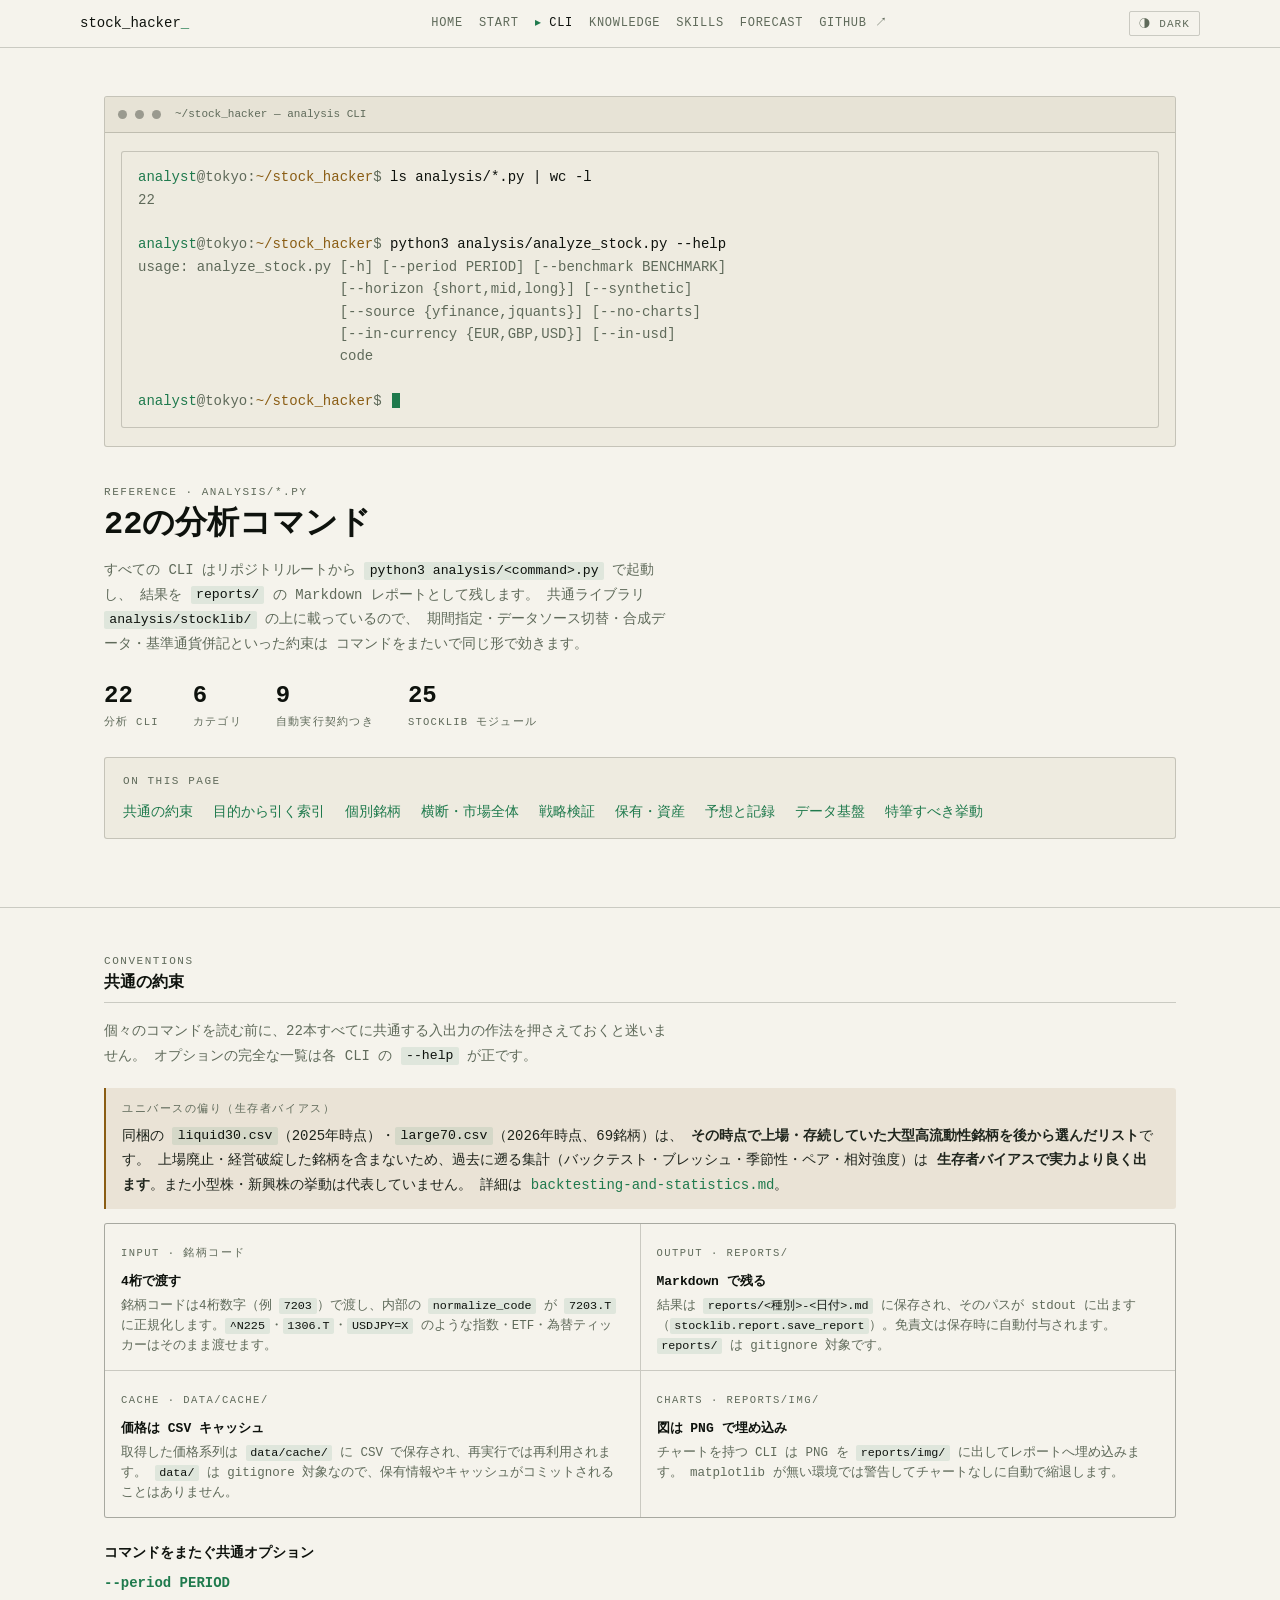
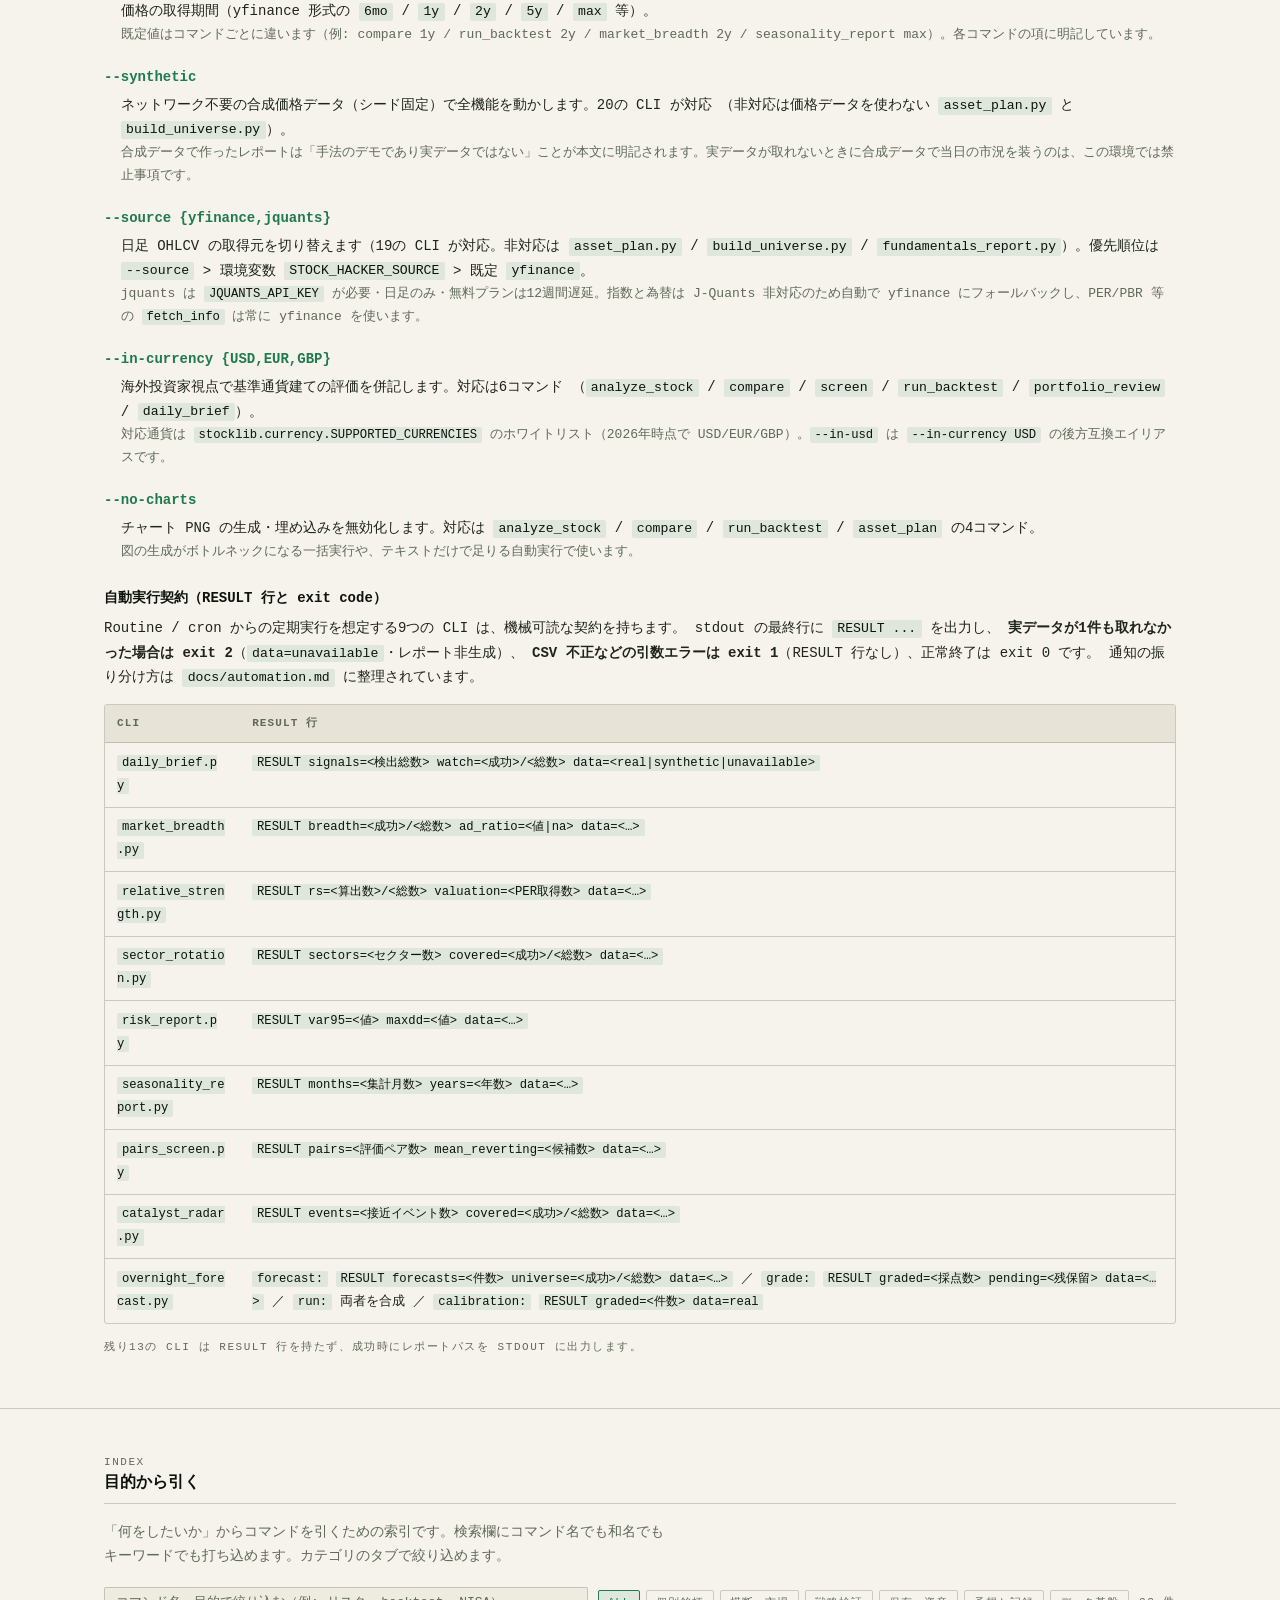
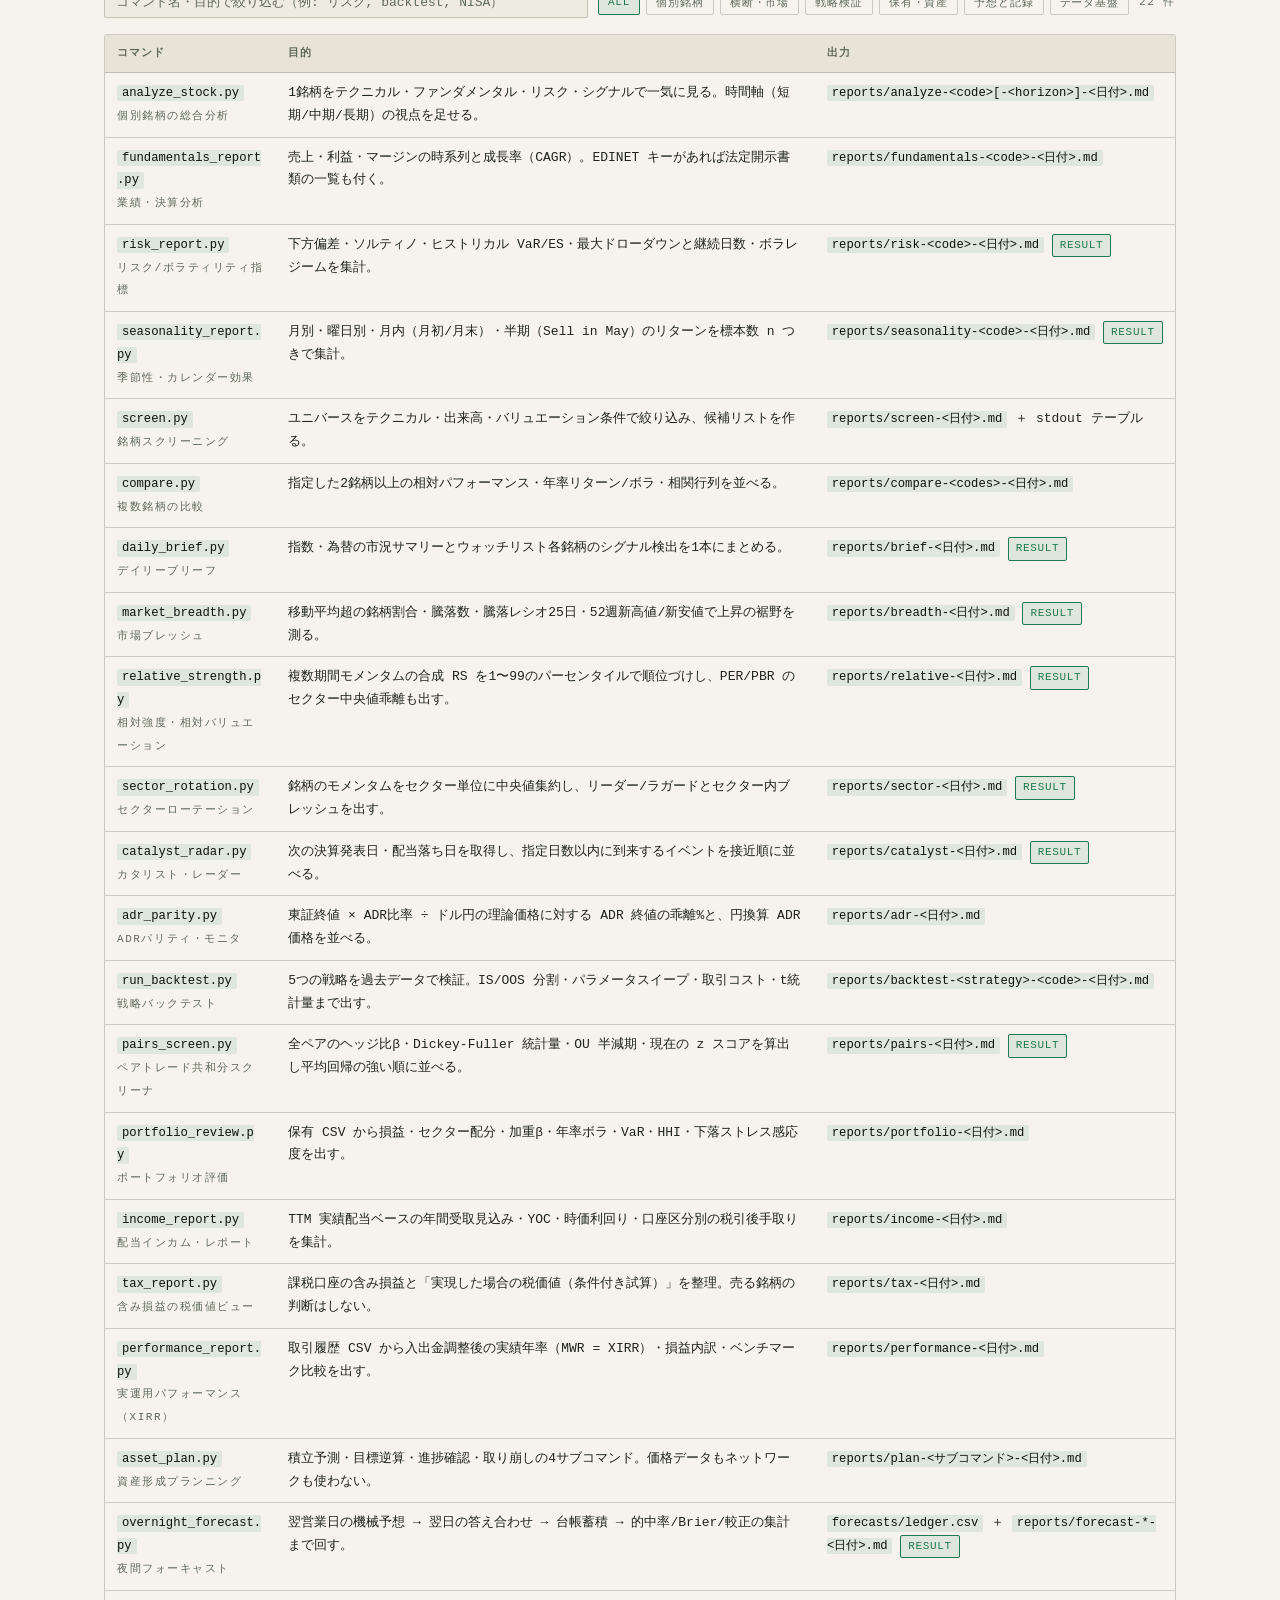
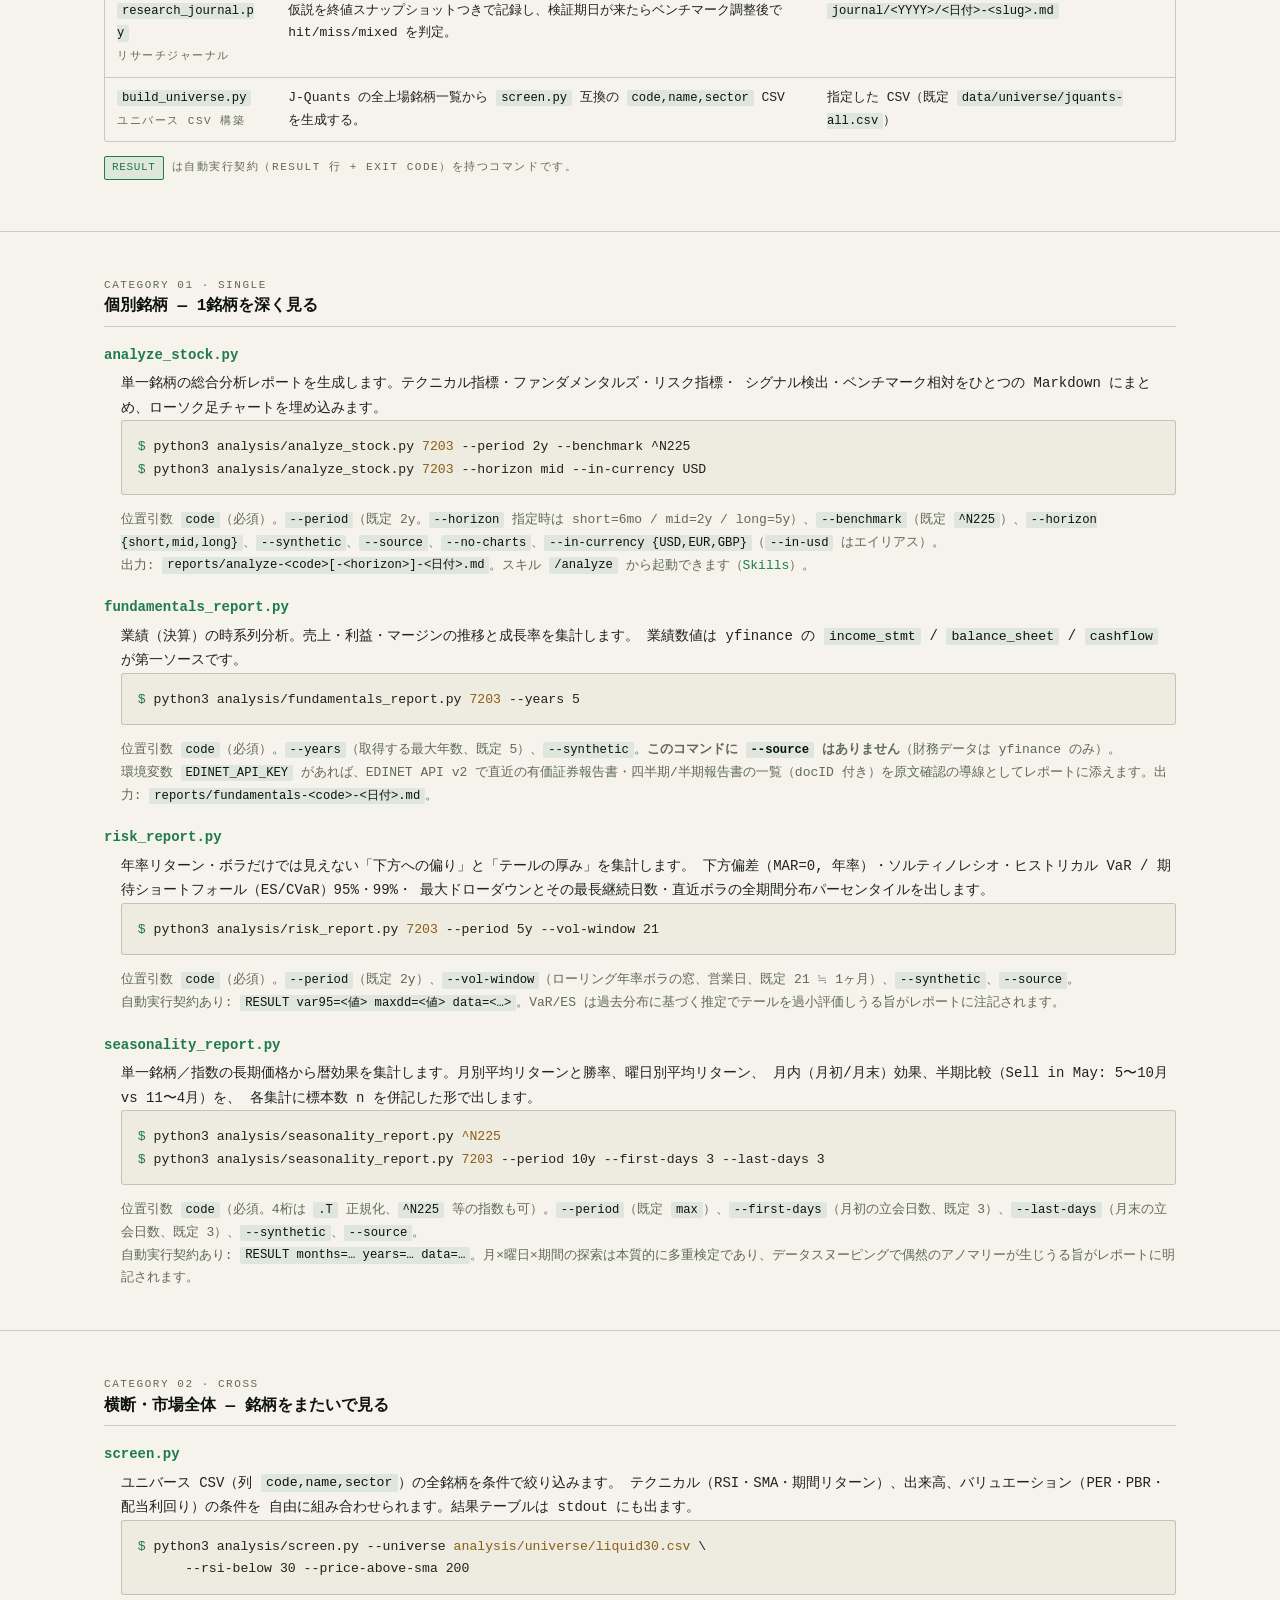
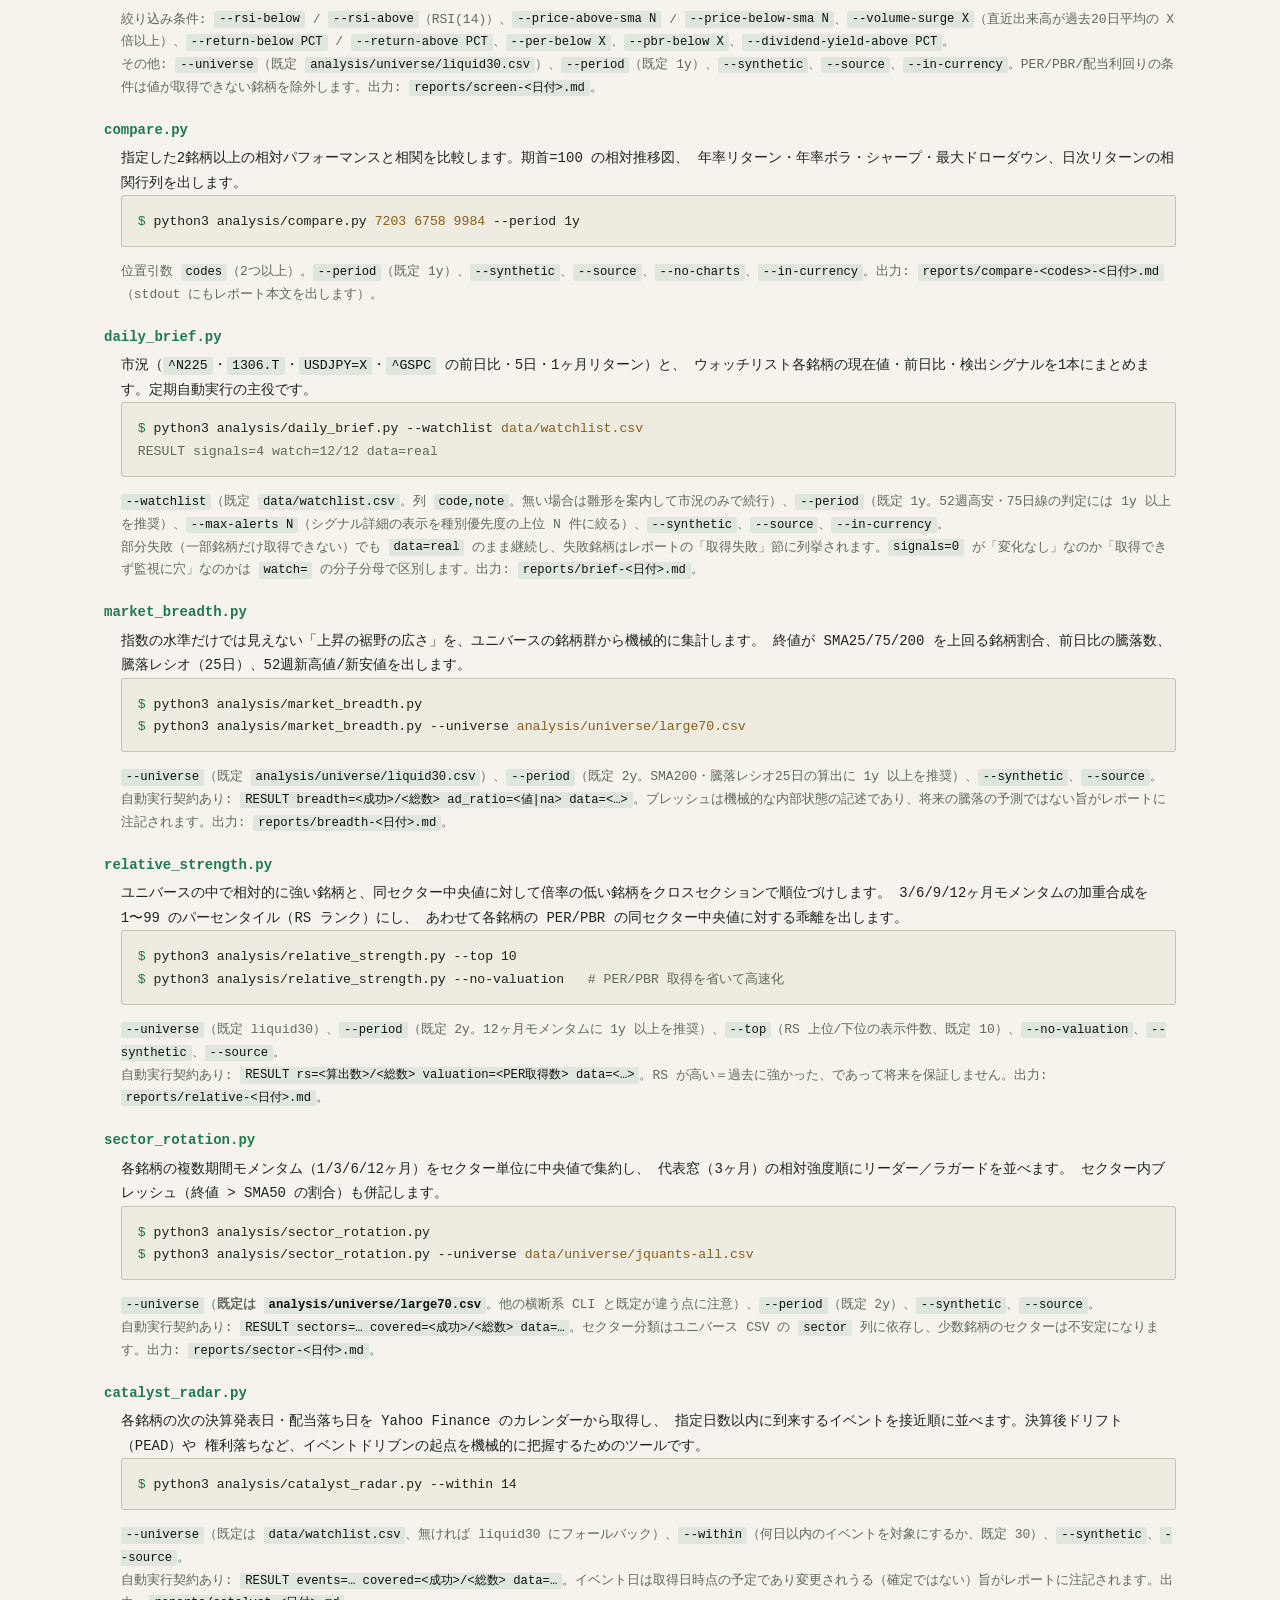
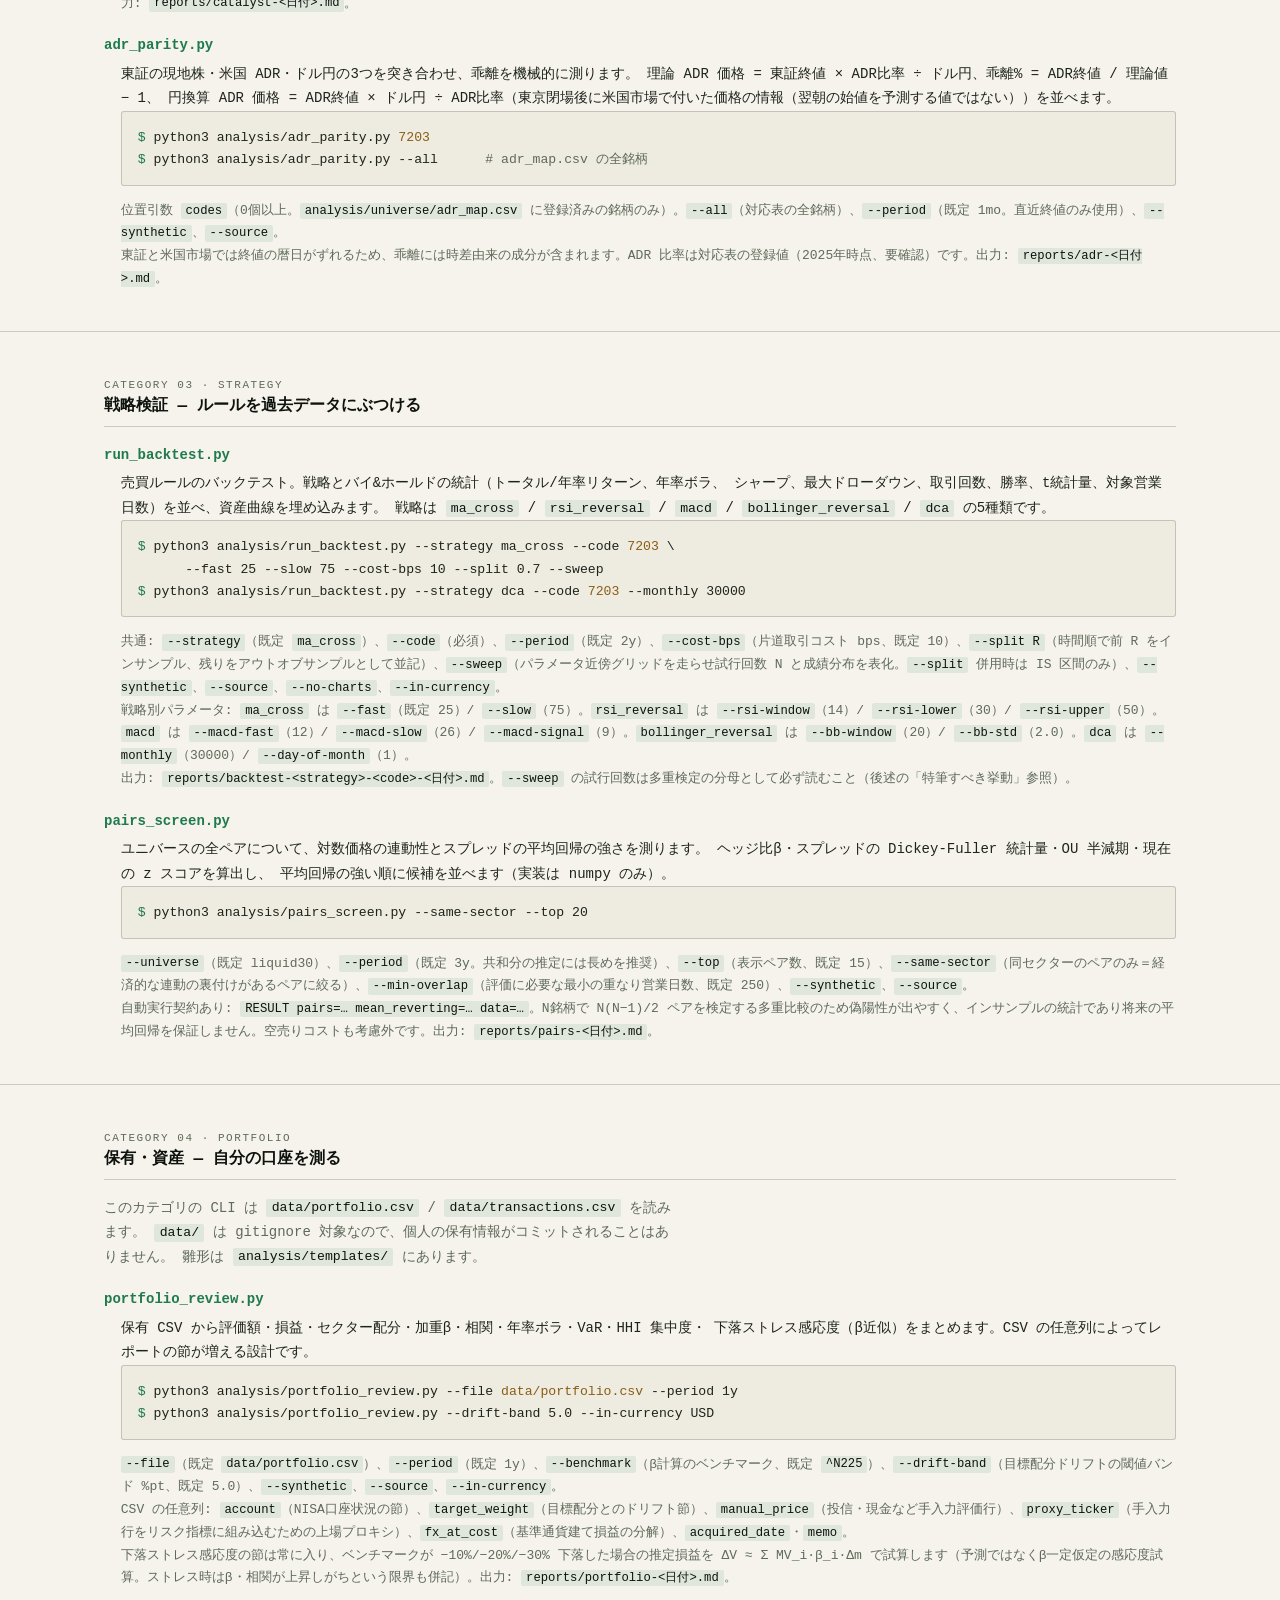
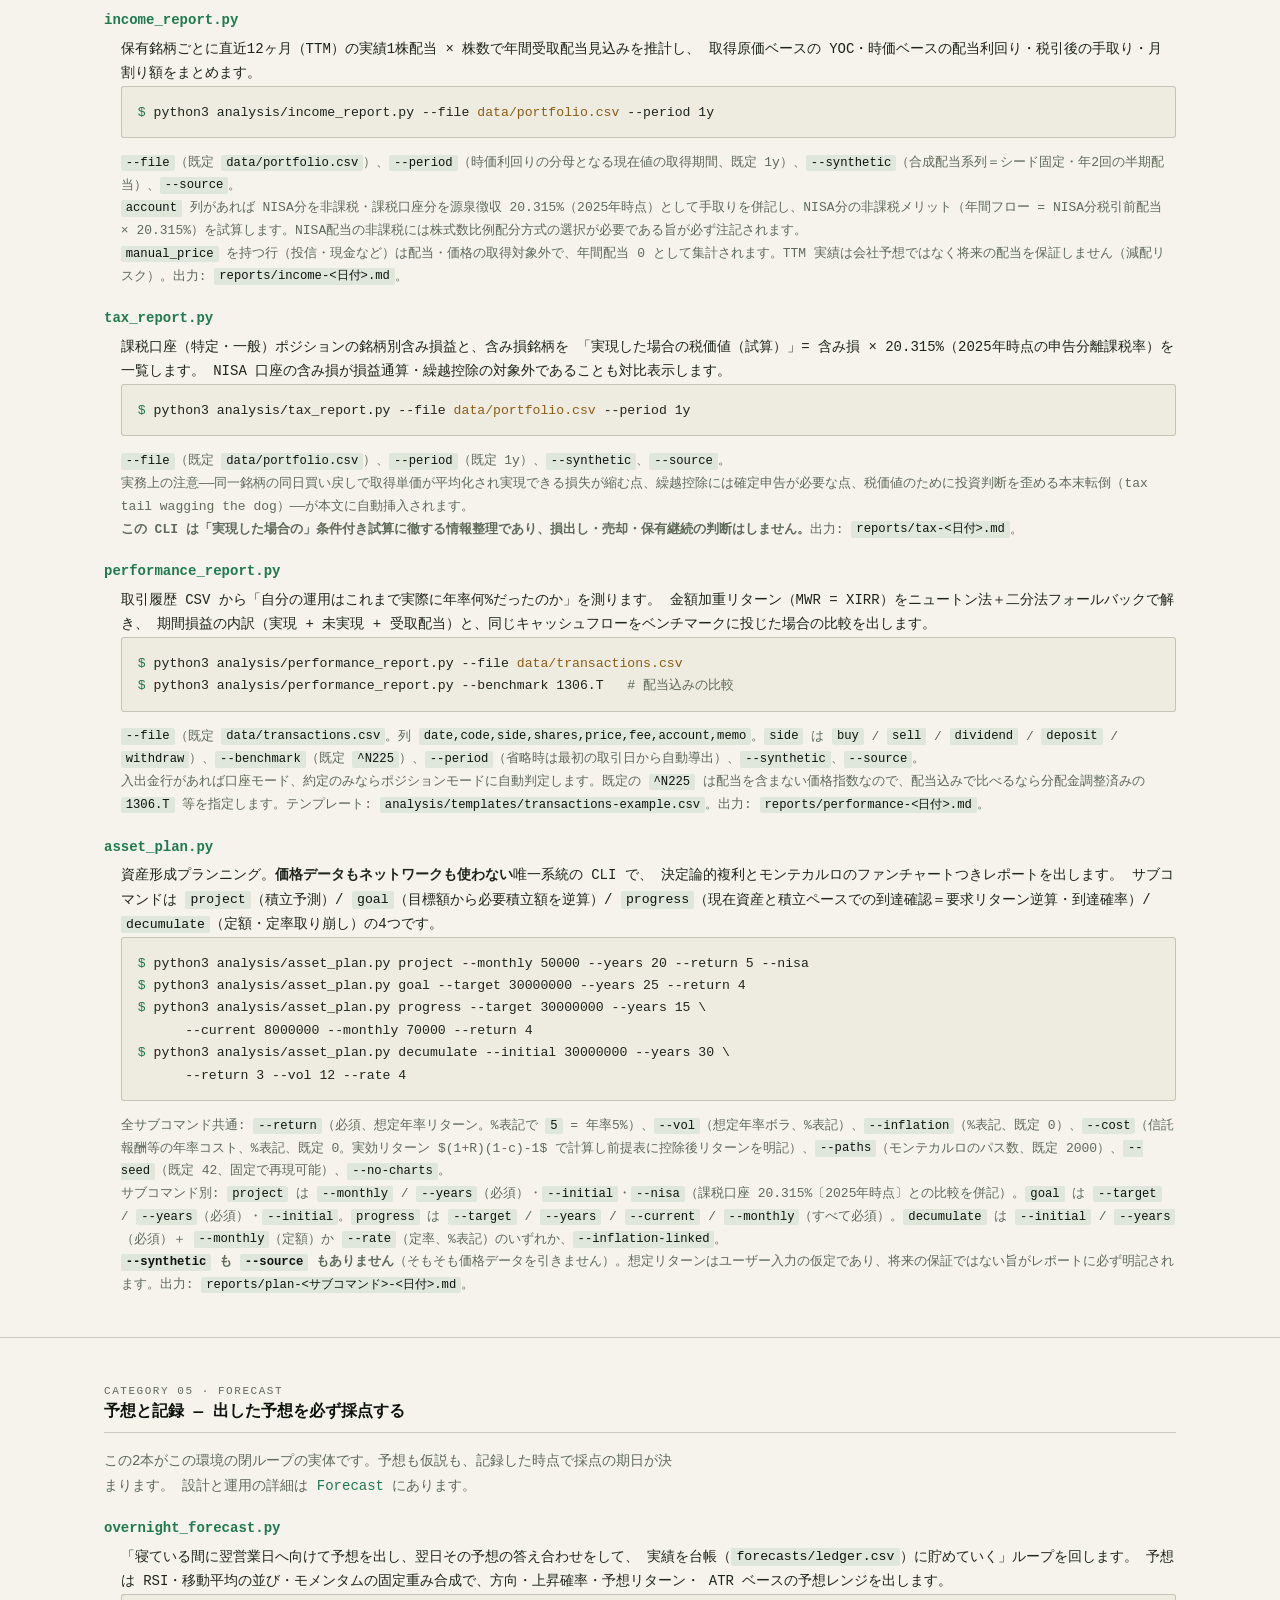
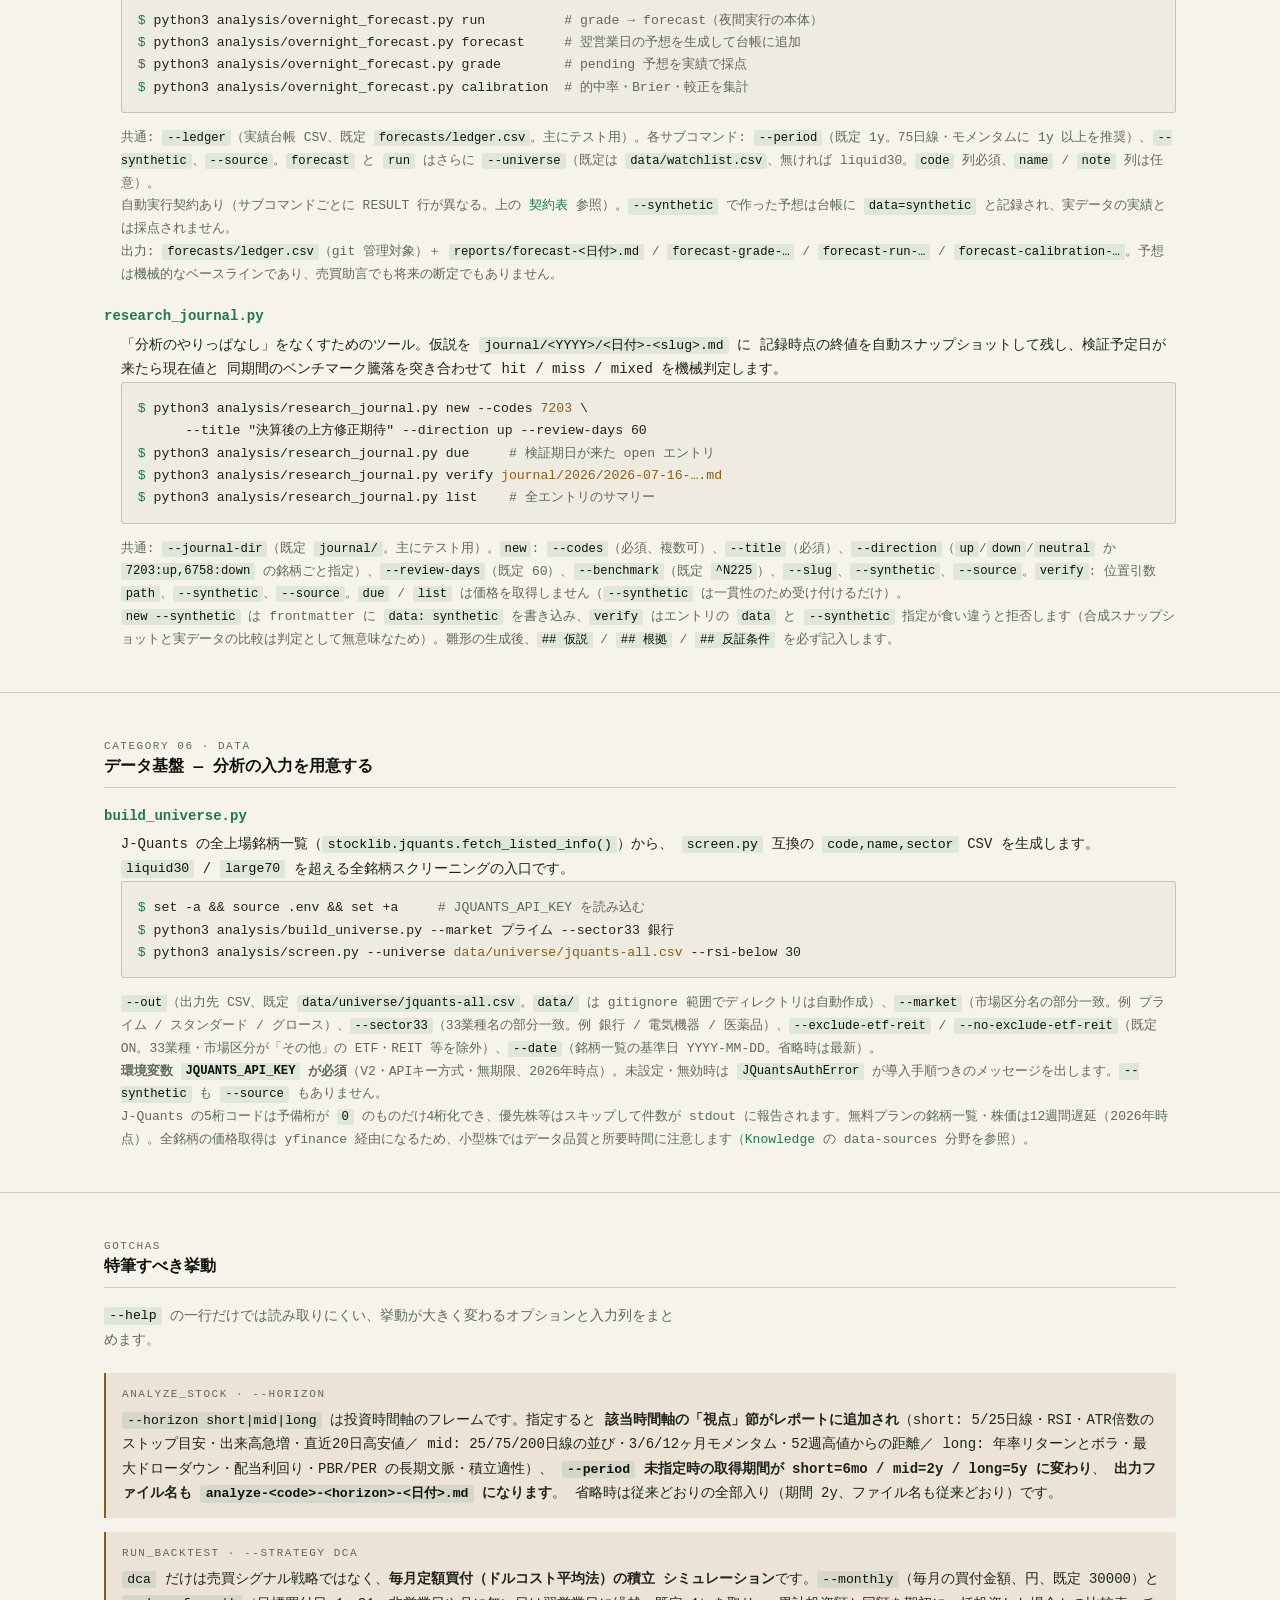
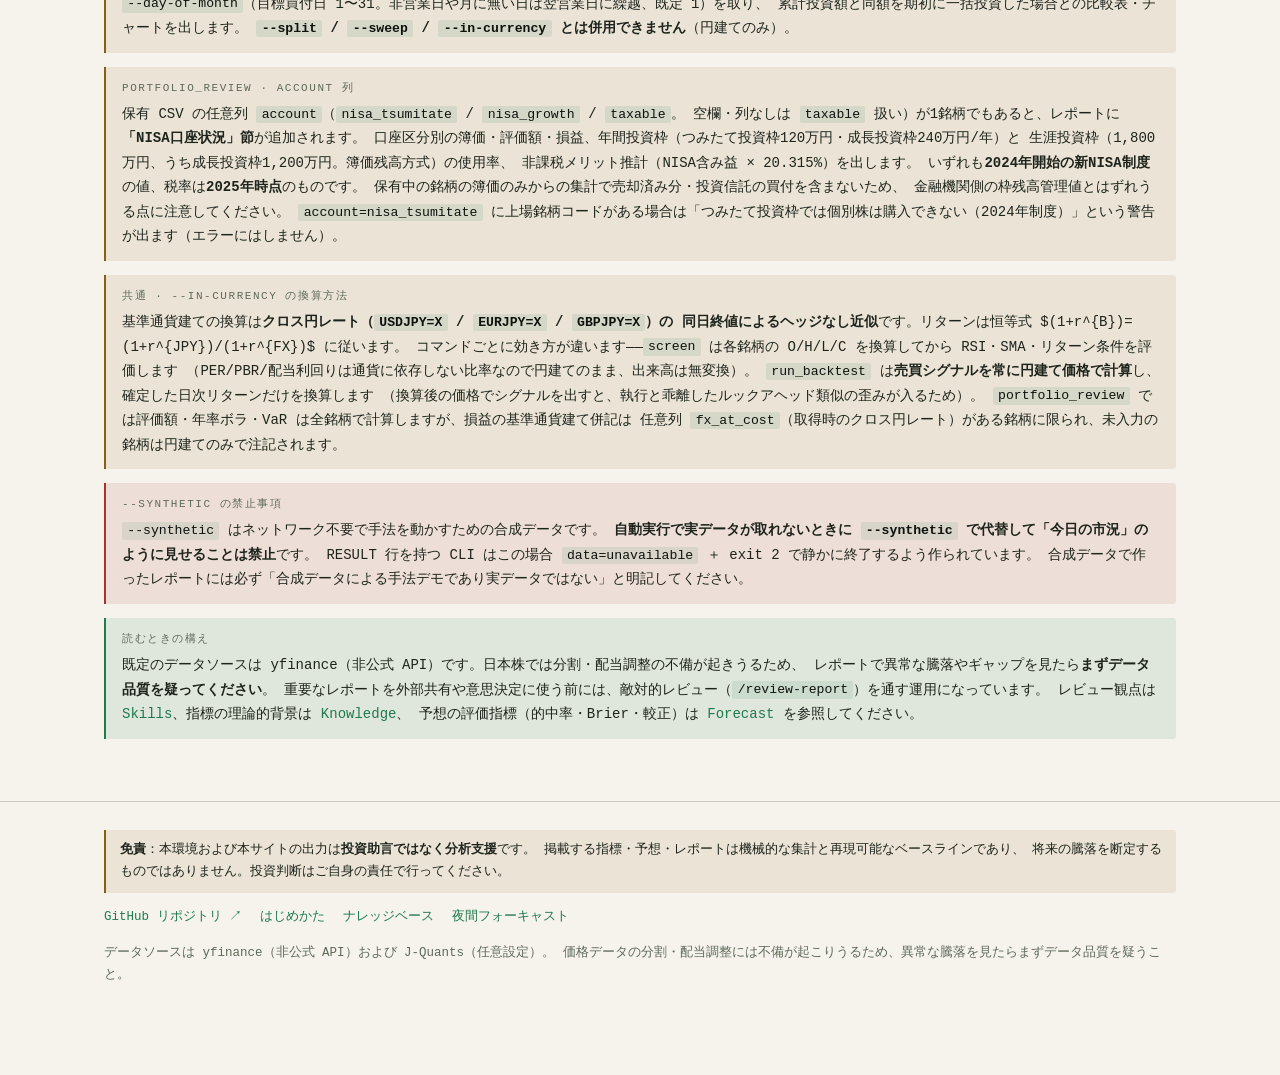
==== commit 38937f72: "docs(site): risk-officer レビューの差し戻し指摘を反映 外部公開前の品質ゲート（risk-officer）で「差し戻し（重大あり）」となった指摘を修正。  重大1: サイトが載" ====
--- a/docs/cli.html
+++ b/docs/cli.html
@@ -108,6 +108,15 @@
         個々のコマンドを読む前に、22本すべてに共通する入出力の作法を押さえておくと迷いません。
         オプションの完全な一覧は各 CLI の <code>--help</code> が正です。
       </p>
+
+      <div class="callout">
+        <span class="micro">ユニバースの偏り（生存者バイアス）</span>
+        同梱の <code>liquid30.csv</code>（2025年時点）・<code>large70.csv</code>（2026年時点、69銘柄）は、
+        <strong>その時点で上場・存続していた大型高流動性銘柄を後から選んだリスト</strong>です。
+        上場廃止・経営破綻した銘柄を含まないため、過去に遡る集計（バックテスト・ブレッシュ・季節性・ペア・相対強度）は
+        <strong>生存者バイアスで実力より良く出ます</strong>。また小型株・新興株の挙動は代表していません。
+        詳細は <a href="https://github.com/nigoh/stock_hacker/blob/main/knowledge/math/backtesting-and-statistics.md">backtesting-and-statistics.md</a>。
+      </div>
 
       <div class="grid grid-2">
         <div class="cell">
@@ -219,7 +228,7 @@
           <button class="tab" type="button" data-filter-tab="cli" data-value="forecast" aria-pressed="false">予想と記録</button>
           <button class="tab" type="button" data-filter-tab="cli" data-value="data" aria-pressed="false">データ基盤</button>
         </div>
-        <span class="micro"><span data-filter-count="cli"></span> 件</span>
+        <span class="micro"><span data-filter-count="cli">22</span> 件</span>
       </div>
 
       <div class="scroll">
@@ -447,7 +456,7 @@
 
         <dt id="relative_strength">relative_strength.py</dt>
         <dd>
-          ユニバースの中で相対的に強い／割安な銘柄をクロスセクションで順位づけします。
+          ユニバースの中で相対的に強い銘柄と、同セクター中央値に対して倍率の低い銘柄をクロスセクションで順位づけします。
           3/6/9/12ヶ月モメンタムの加重合成を 1〜99 のパーセンタイル（RS ランク）にし、
           あわせて各銘柄の PER/PBR の同セクター中央値に対する乖離を出します。
 <pre><code><span class="g">$</span> python3 analysis/relative_strength.py --top 10
@@ -481,7 +490,7 @@
         <dd>
           東証の現地株・米国 ADR・ドル円の3つを突き合わせ、乖離を機械的に測ります。
           理論 ADR 価格 = 東証終値 × ADR比率 ÷ ドル円、乖離% = ADR終値 / 理論値 − 1、
-          円換算 ADR 価格 = ADR終値 × ドル円 ÷ ADR比率（翌朝の寄り付き水準の目安）を並べます。
+          円換算 ADR 価格 = ADR終値 × ドル円 ÷ ADR比率（東京閉場後に米国市場で付いた価格の情報（翌朝の始値を予測する値ではない））を並べます。
 <pre><code><span class="g">$</span> python3 analysis/adr_parity.py <span class="a">7203</span>
 <span class="g">$</span> python3 analysis/adr_parity.py --all      <span class="c"># adr_map.csv の全銘柄</span></code></pre>
           <span class="note">位置引数 <code>codes</code>（0個以上。<code>analysis/universe/adr_map.csv</code> に登録済みの銘柄のみ）。<code>--all</code>（対応表の全銘柄）、<code>--period</code>（既定 1mo。直近終値のみ使用）、<code>--synthetic</code>、<code>--source</code>。</span>
@@ -665,7 +674,7 @@
 <span class="g">$</span> python3 analysis/screen.py --universe <span class="a">data/universe/jquants-all.csv</span> --rsi-below 30</code></pre>
           <span class="note"><code>--out</code>（出力先 CSV、既定 <code>data/universe/jquants-all.csv</code>。<code>data/</code> は gitignore 範囲でディレクトリは自動作成）、<code>--market</code>（市場区分名の部分一致。例 プライム / スタンダード / グロース）、<code>--sector33</code>（33業種名の部分一致。例 銀行 / 電気機器 / 医薬品）、<code>--exclude-etf-reit</code> / <code>--no-exclude-etf-reit</code>（既定 ON。33業種・市場区分が「その他」の ETF・REIT 等を除外）、<code>--date</code>（銘柄一覧の基準日 YYYY-MM-DD。省略時は最新）。</span>
           <span class="note"><strong>環境変数 <code>JQUANTS_API_KEY</code> が必須</strong>（V2・APIキー方式・無期限、2026年時点）。未設定・無効時は <code>JQuantsAuthError</code> が導入手順つきのメッセージを出します。<code>--synthetic</code> も <code>--source</code> もありません。</span>
-          <span class="note">J-Quants の5桁コードは予備桁が <code>0</code> のものだけ4桁化でき、優先株等はスキップして件数が stdout に報告されます。無料プランの銘柄一覧・株価は12週間遅延（2025年時点）。全銘柄の価格取得は yfinance 経由になるため、小型株ではデータ品質と所要時間に注意します（<a href="./knowledge.html">Knowledge</a> の data-sources 分野を参照）。</span>
+          <span class="note">J-Quants の5桁コードは予備桁が <code>0</code> のものだけ4桁化でき、優先株等はスキップして件数が stdout に報告されます。無料プランの銘柄一覧・株価は12週間遅延（2026年時点）。全銘柄の価格取得は yfinance 経由になるため、小型株ではデータ品質と所要時間に注意します（<a href="./knowledge.html">Knowledge</a> の data-sources 分野を参照）。</span>
         </dd>
 
       </dl>
--- a/docs/assets/style.css
+++ b/docs/assets/style.css
@@ -305,7 +305,7 @@
         border: 1px solid var(--hair); border-radius: 3px; overflow: hidden; }
 .loop-step { background: var(--bg); padding: 14px 14px 12px; }
 .loop-step .n { font-size: 10.5px; letter-spacing: 0.14em; color: var(--green); }
-.loop-step h4 { font-size: 13px; color: var(--ink-strong); margin: 8px 0 5px; }
+.loop-step h3 { font-size: 13px; color: var(--ink-strong); margin: 8px 0 5px; }
 .loop-step p { font-size: 12px; color: var(--dim); margin: 0; line-height: 1.55; }
 
 /* --- 目次 ---------------------------------------------------------------- */
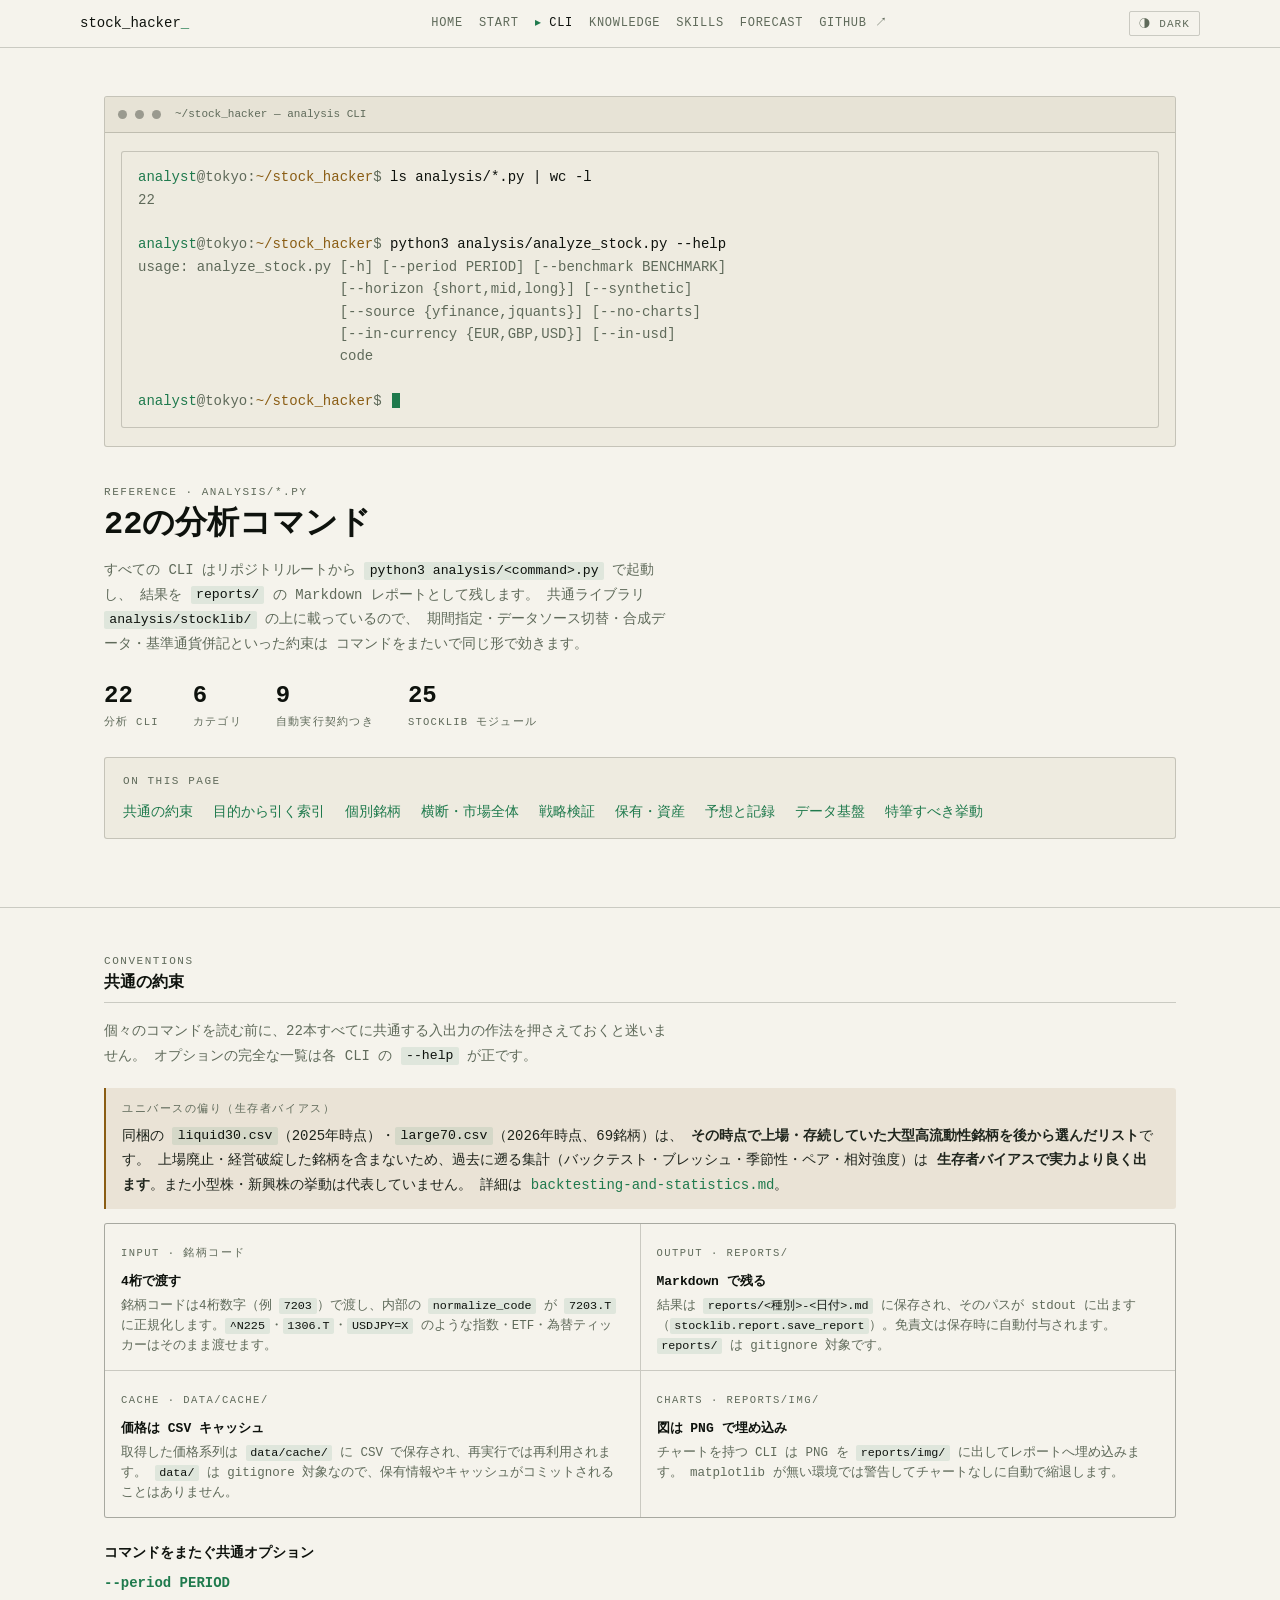
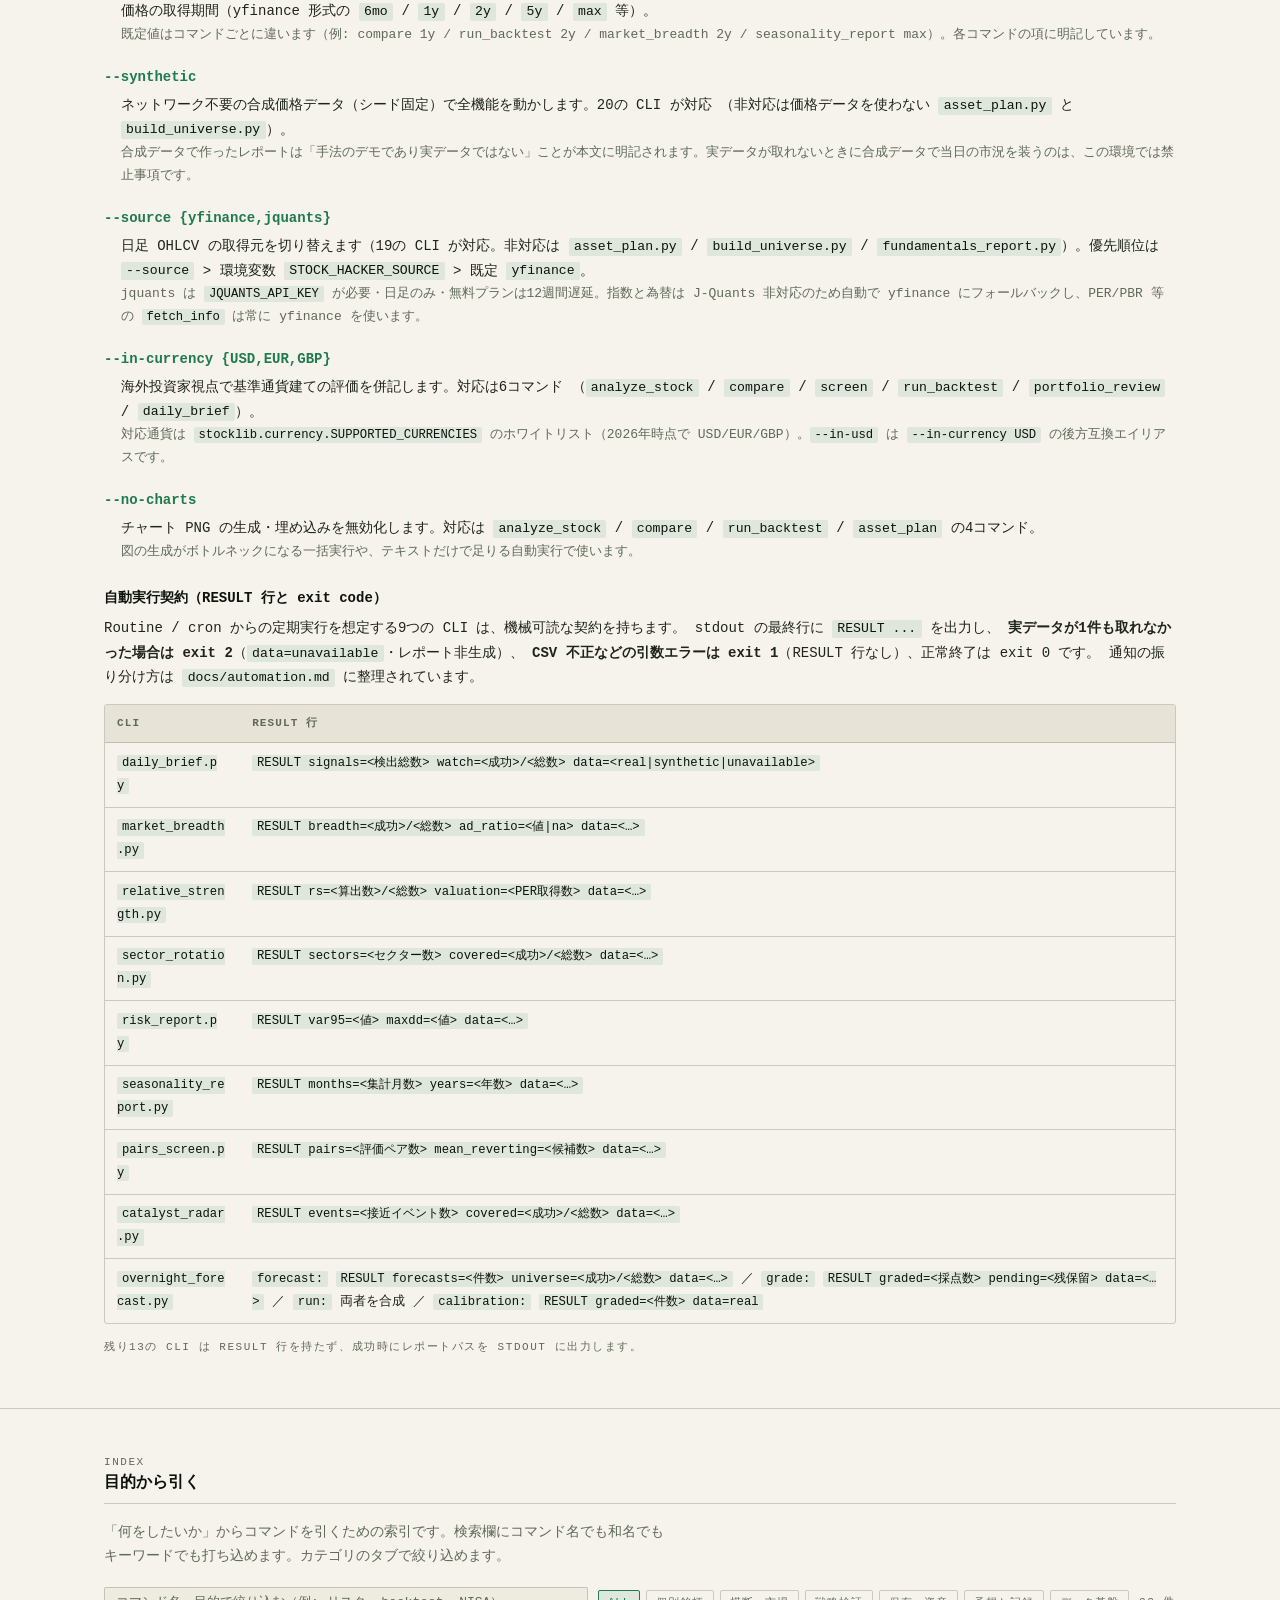
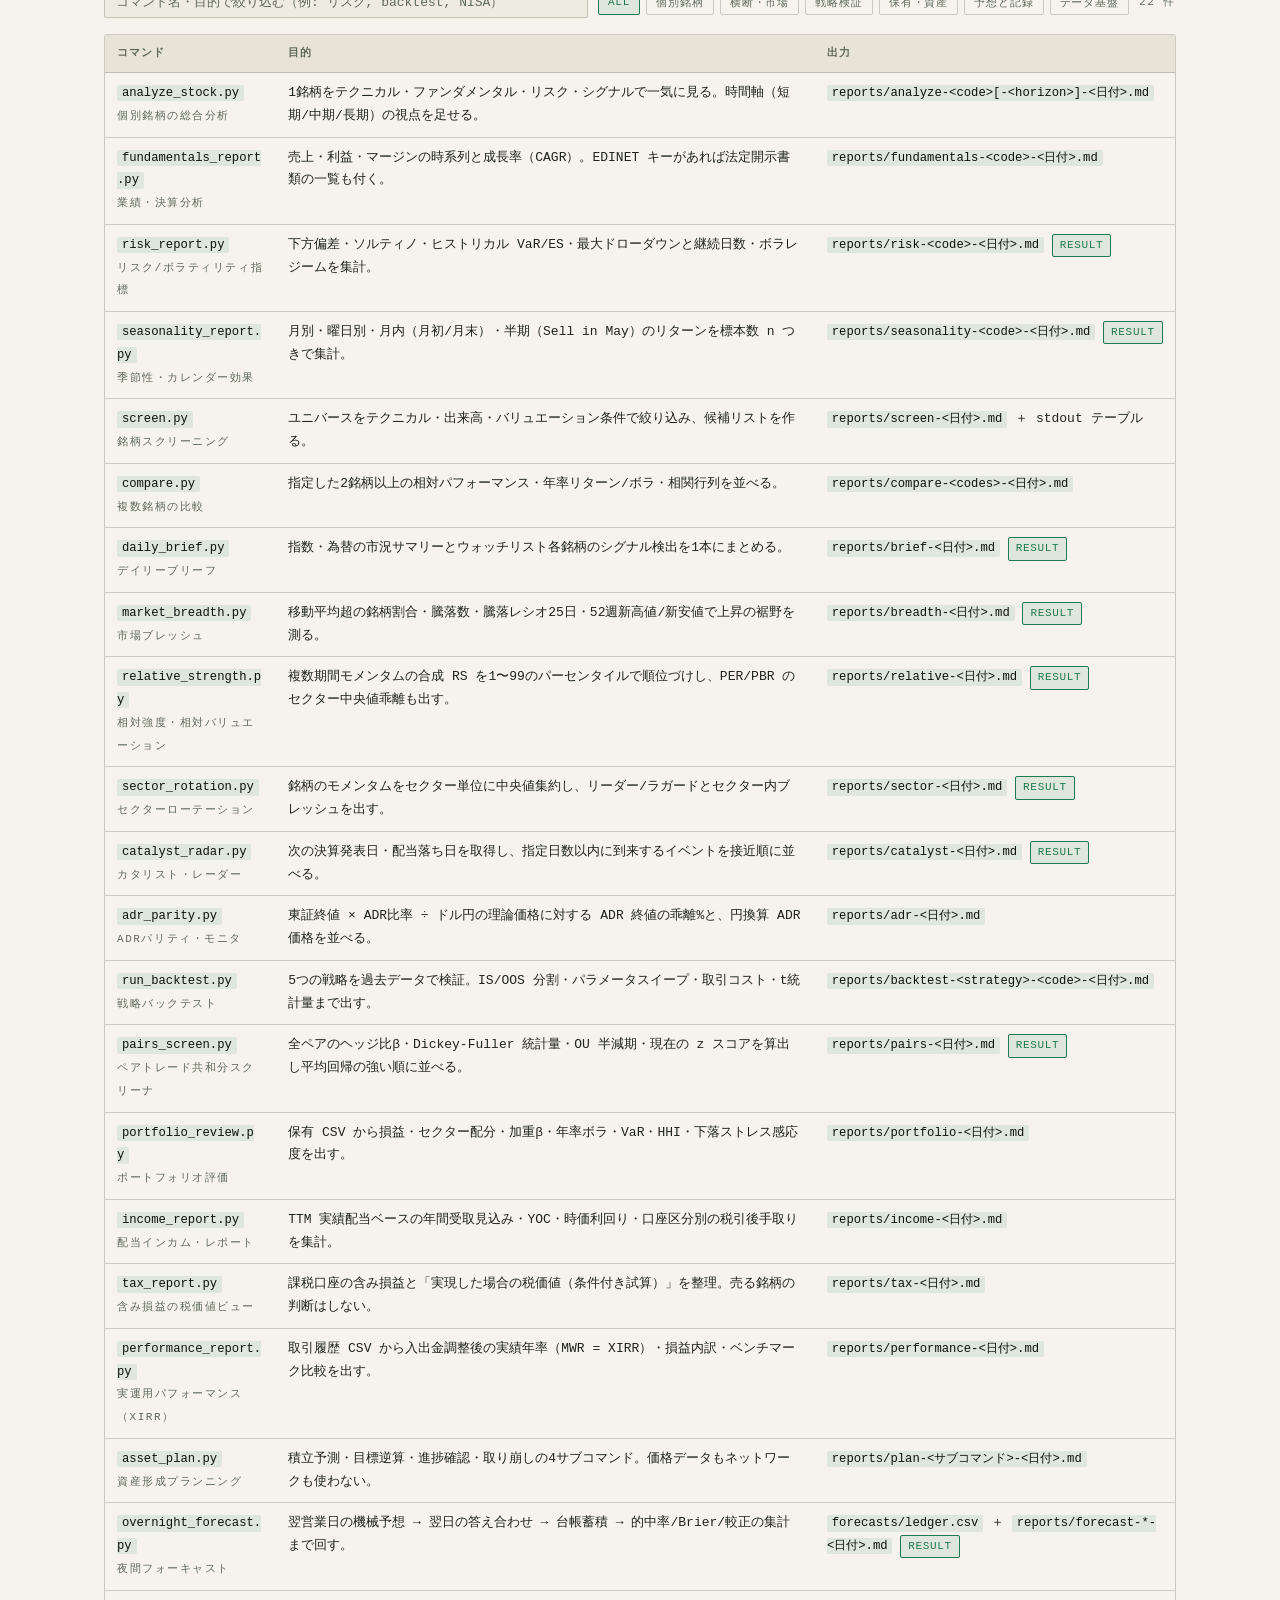
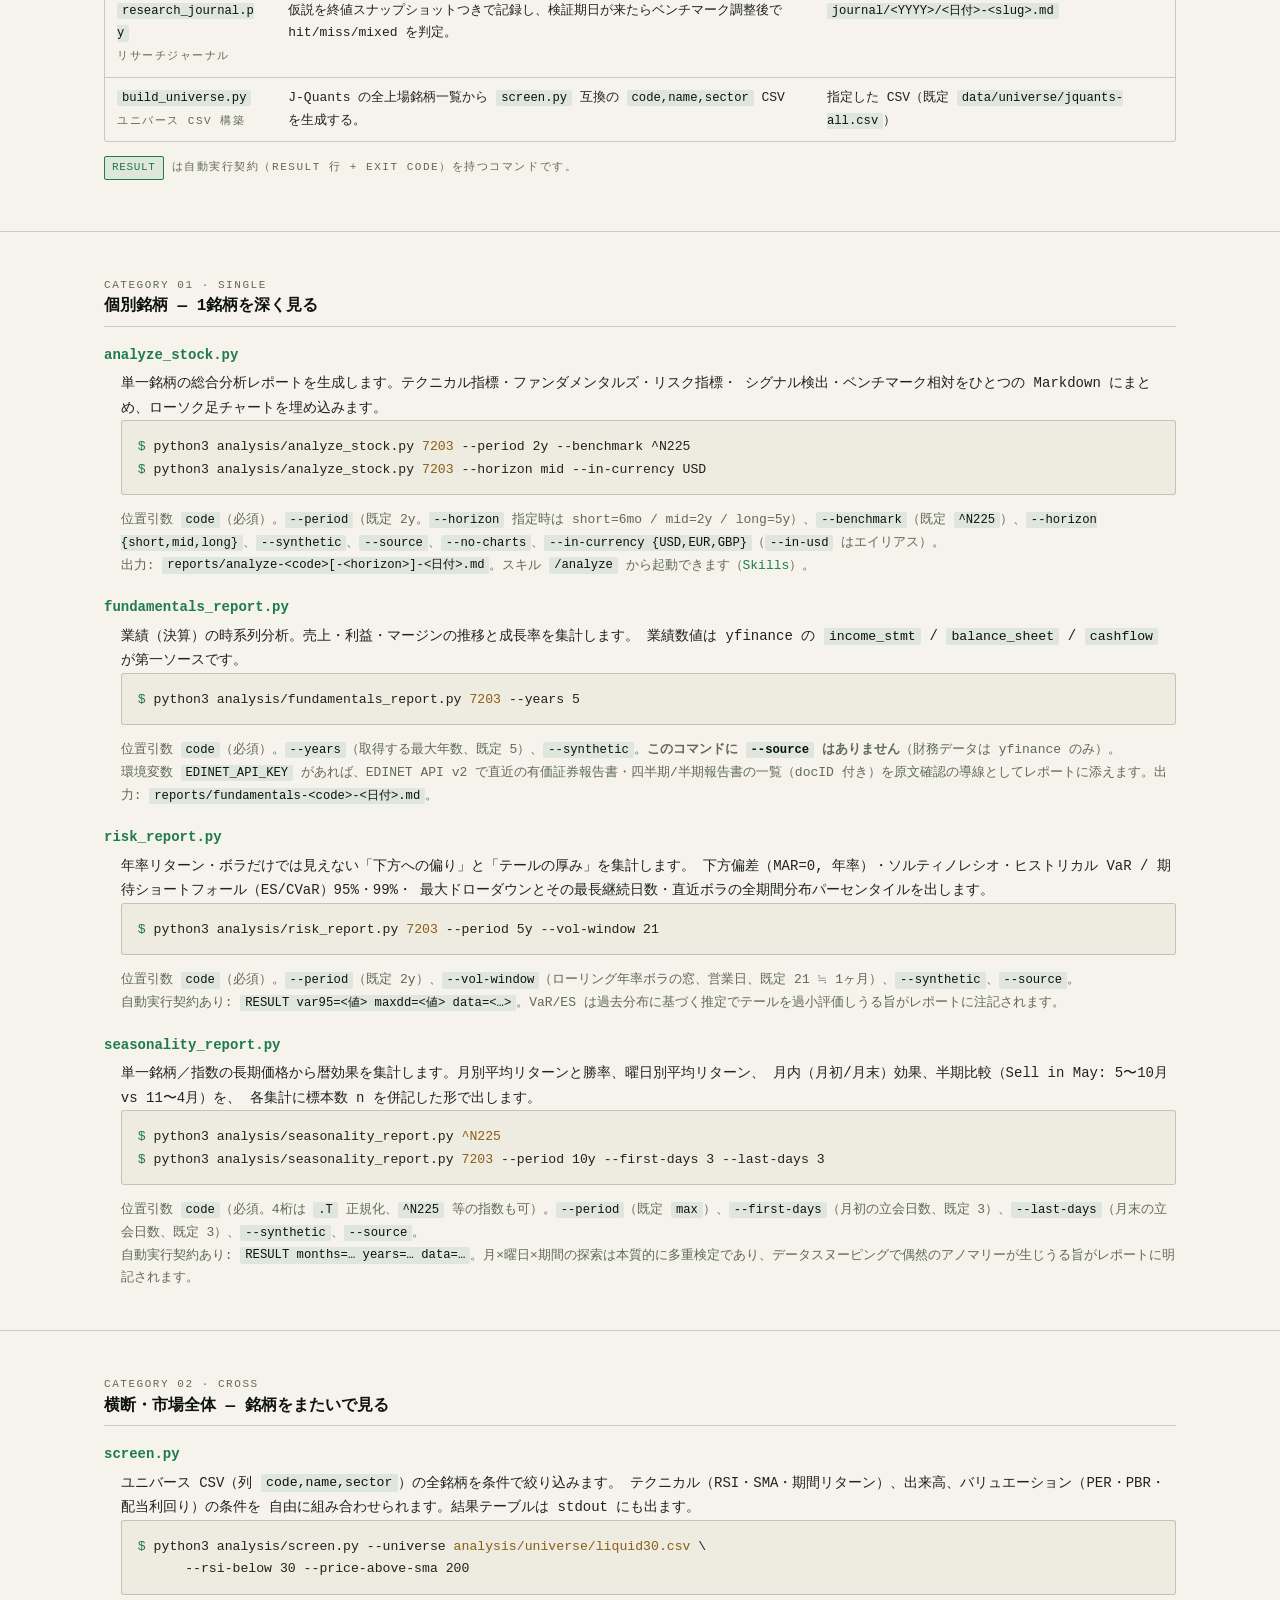
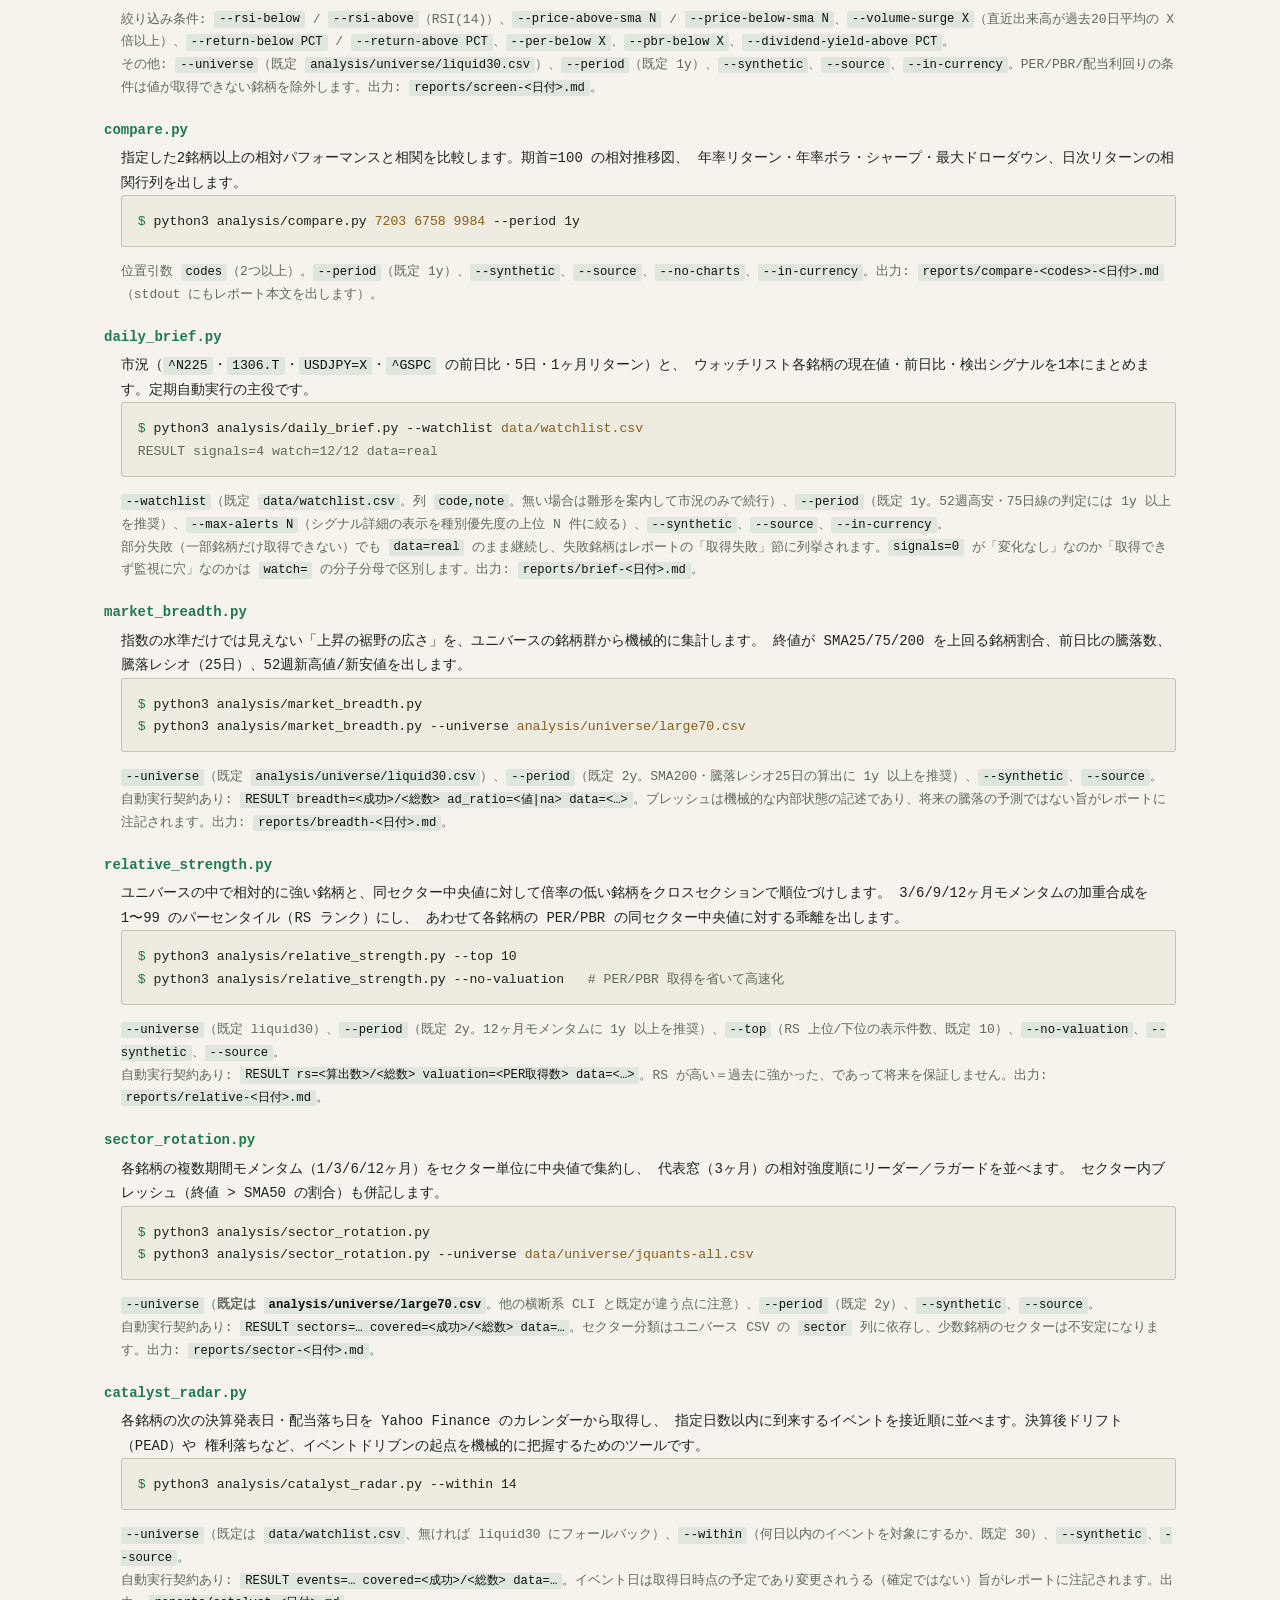
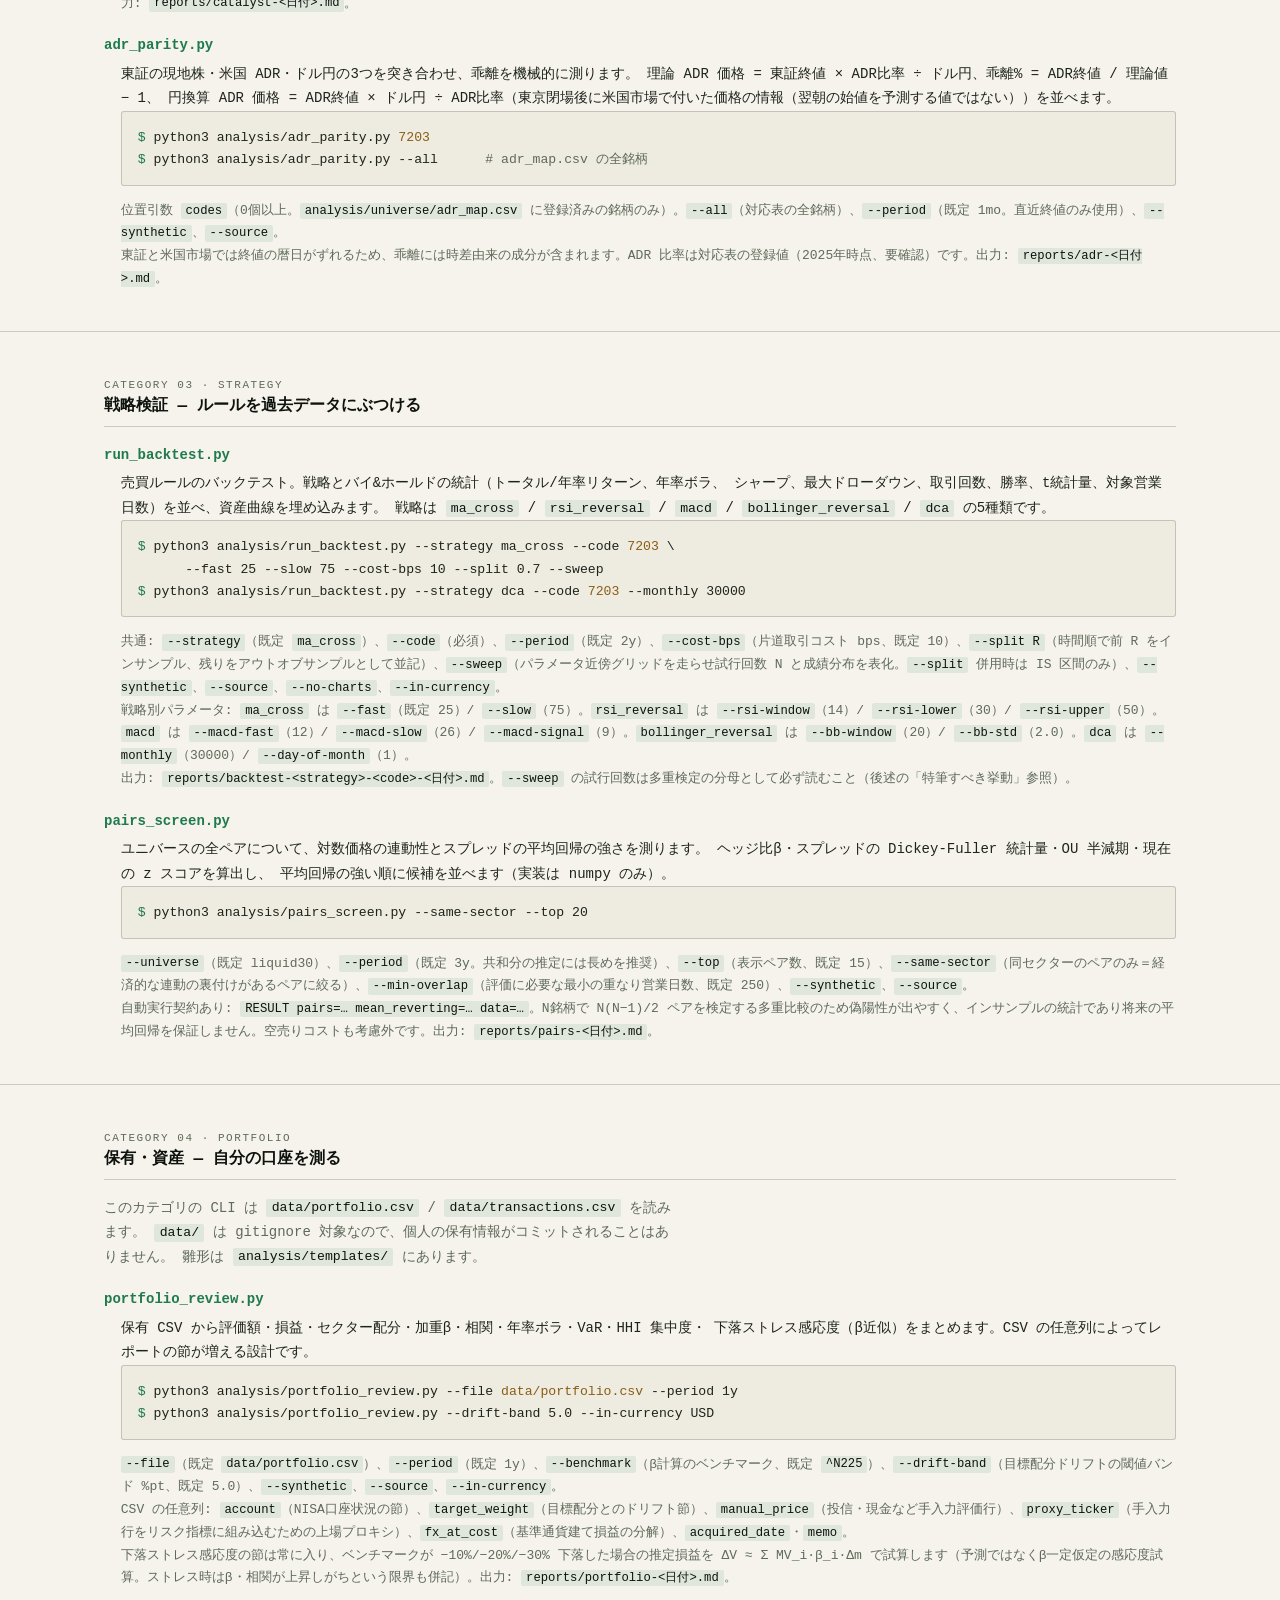
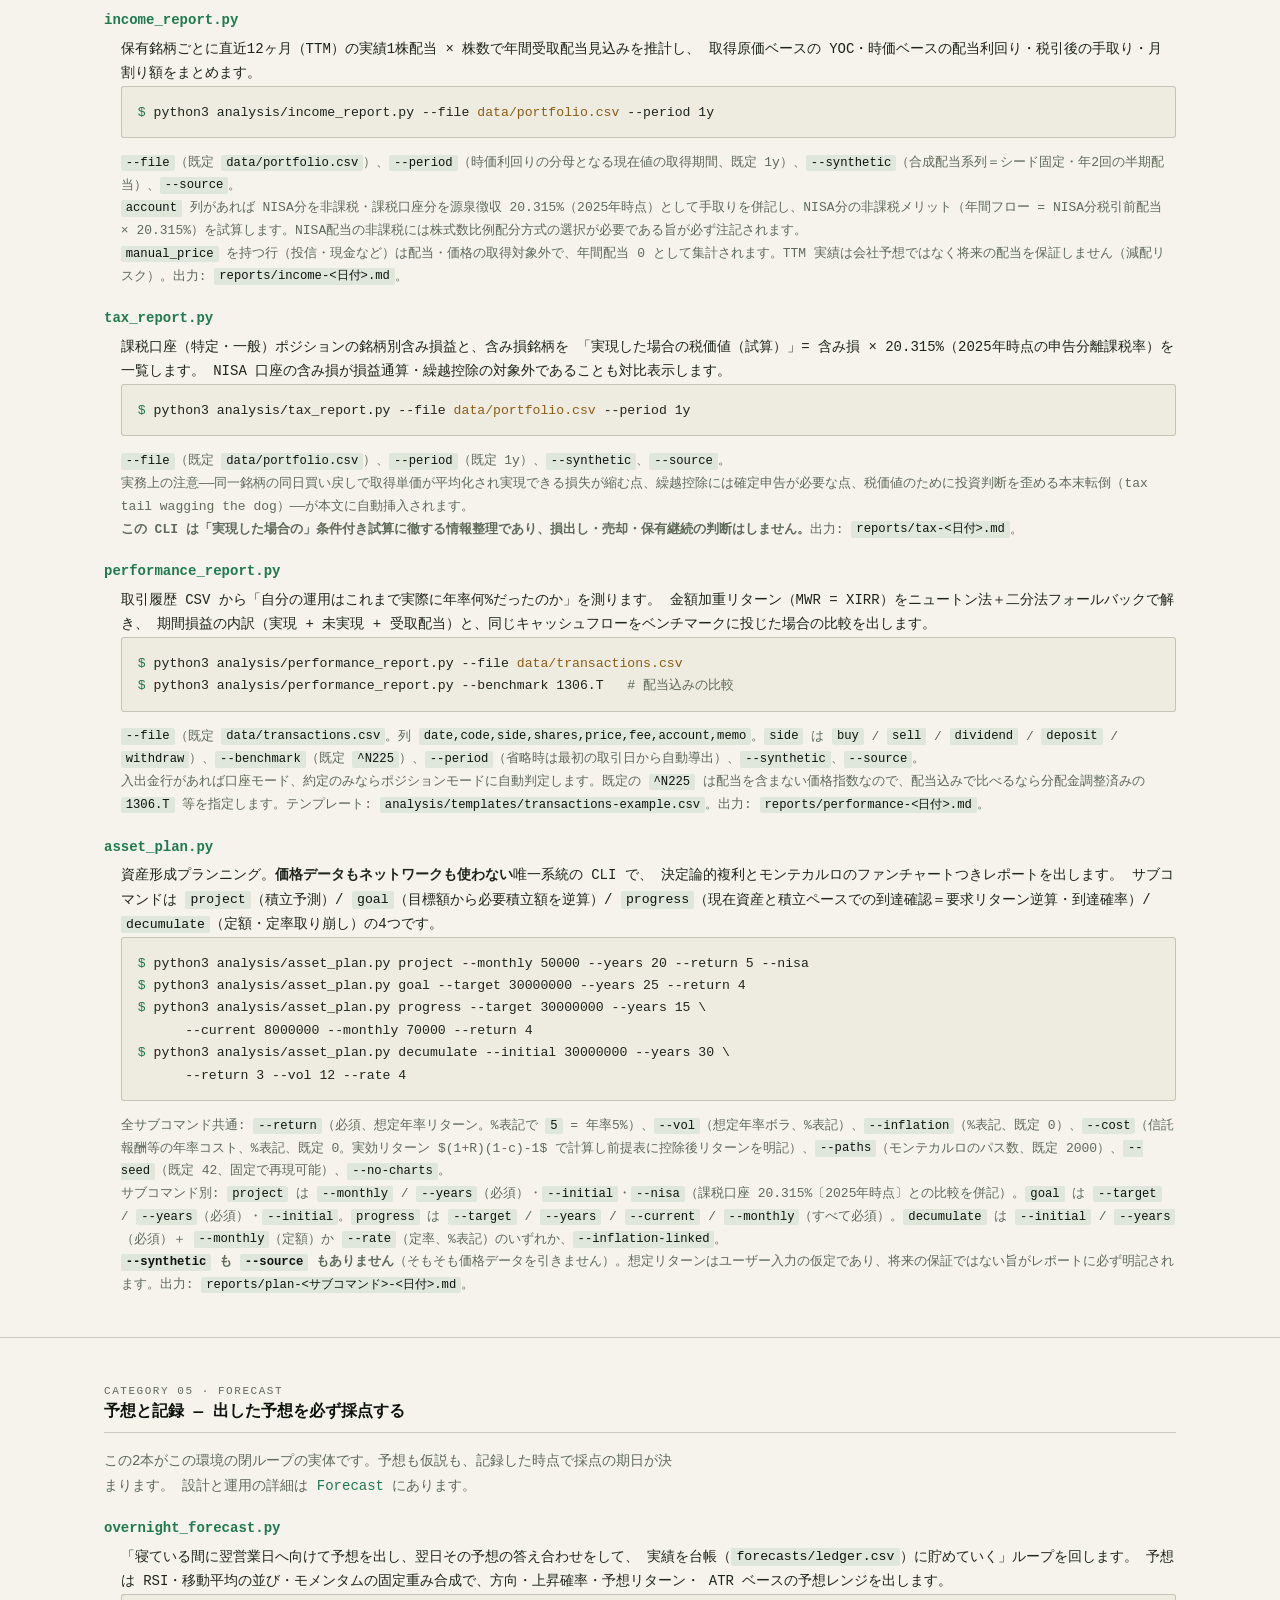
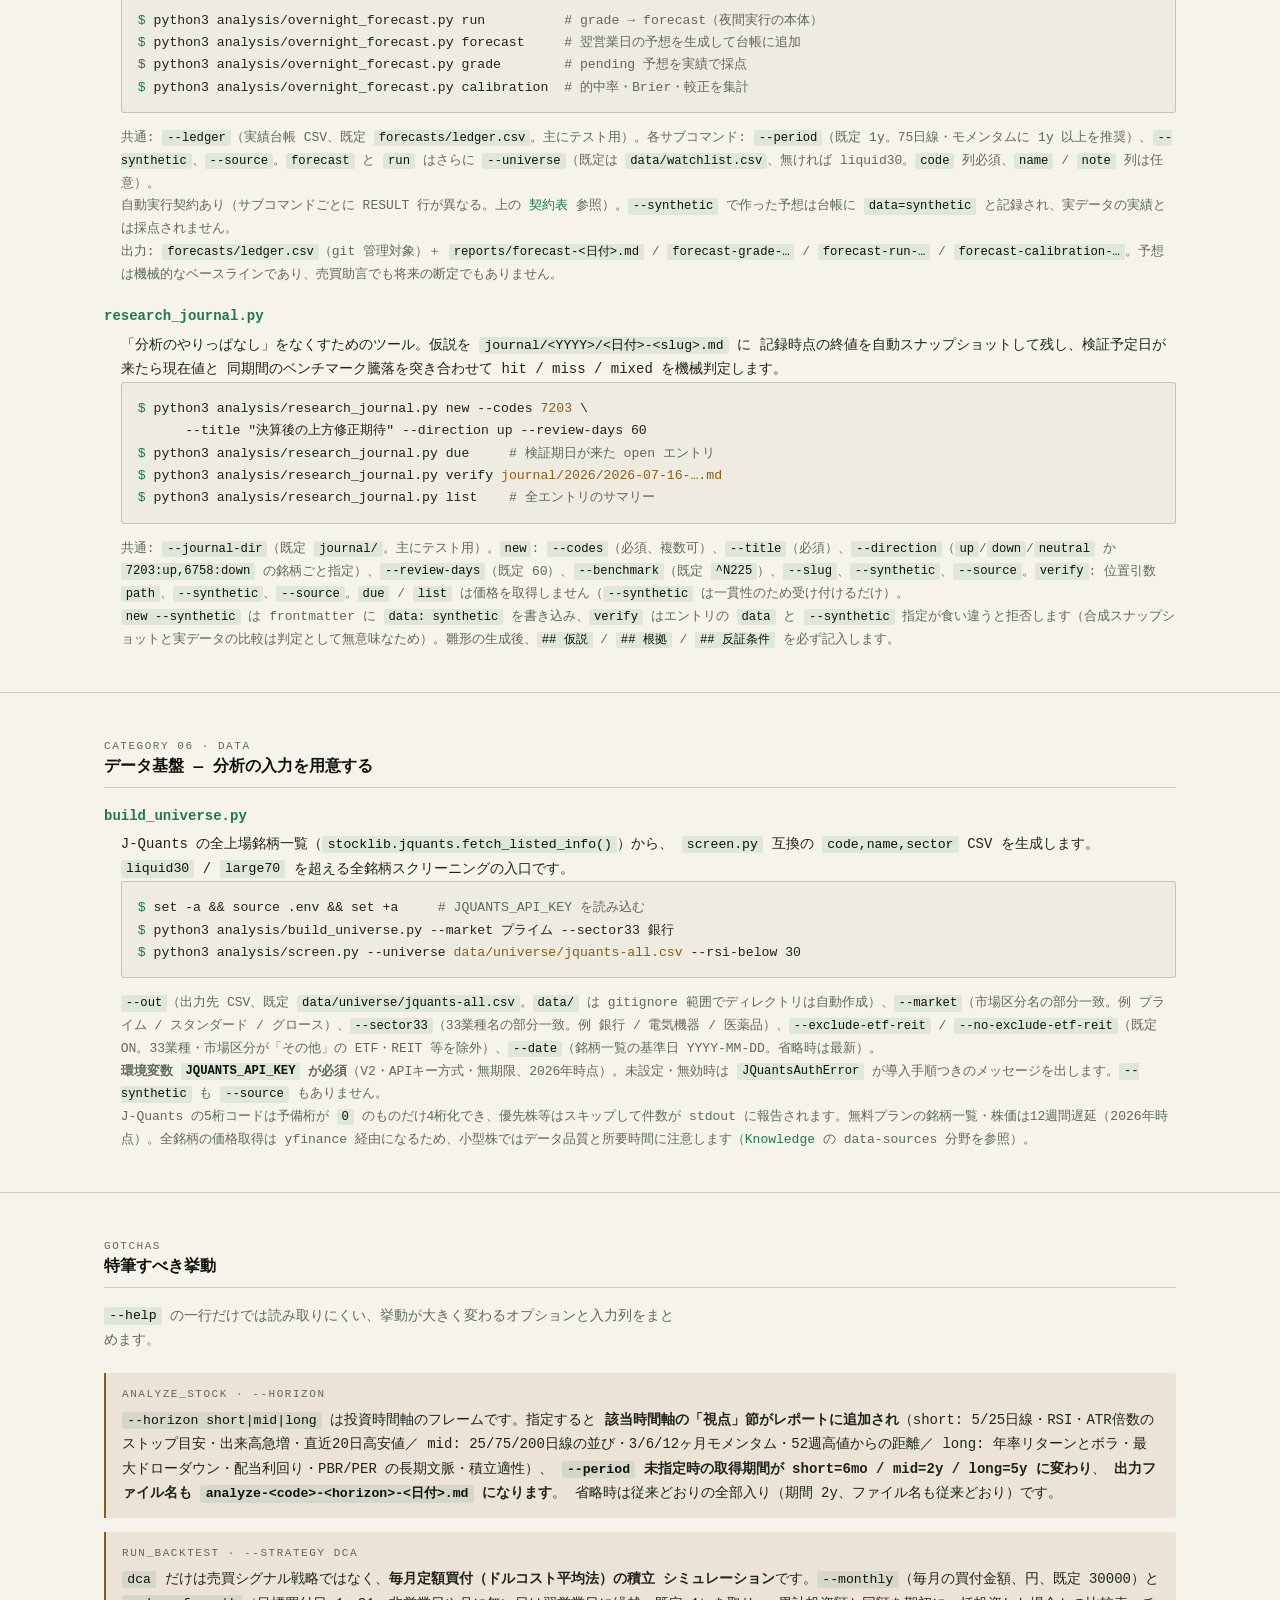
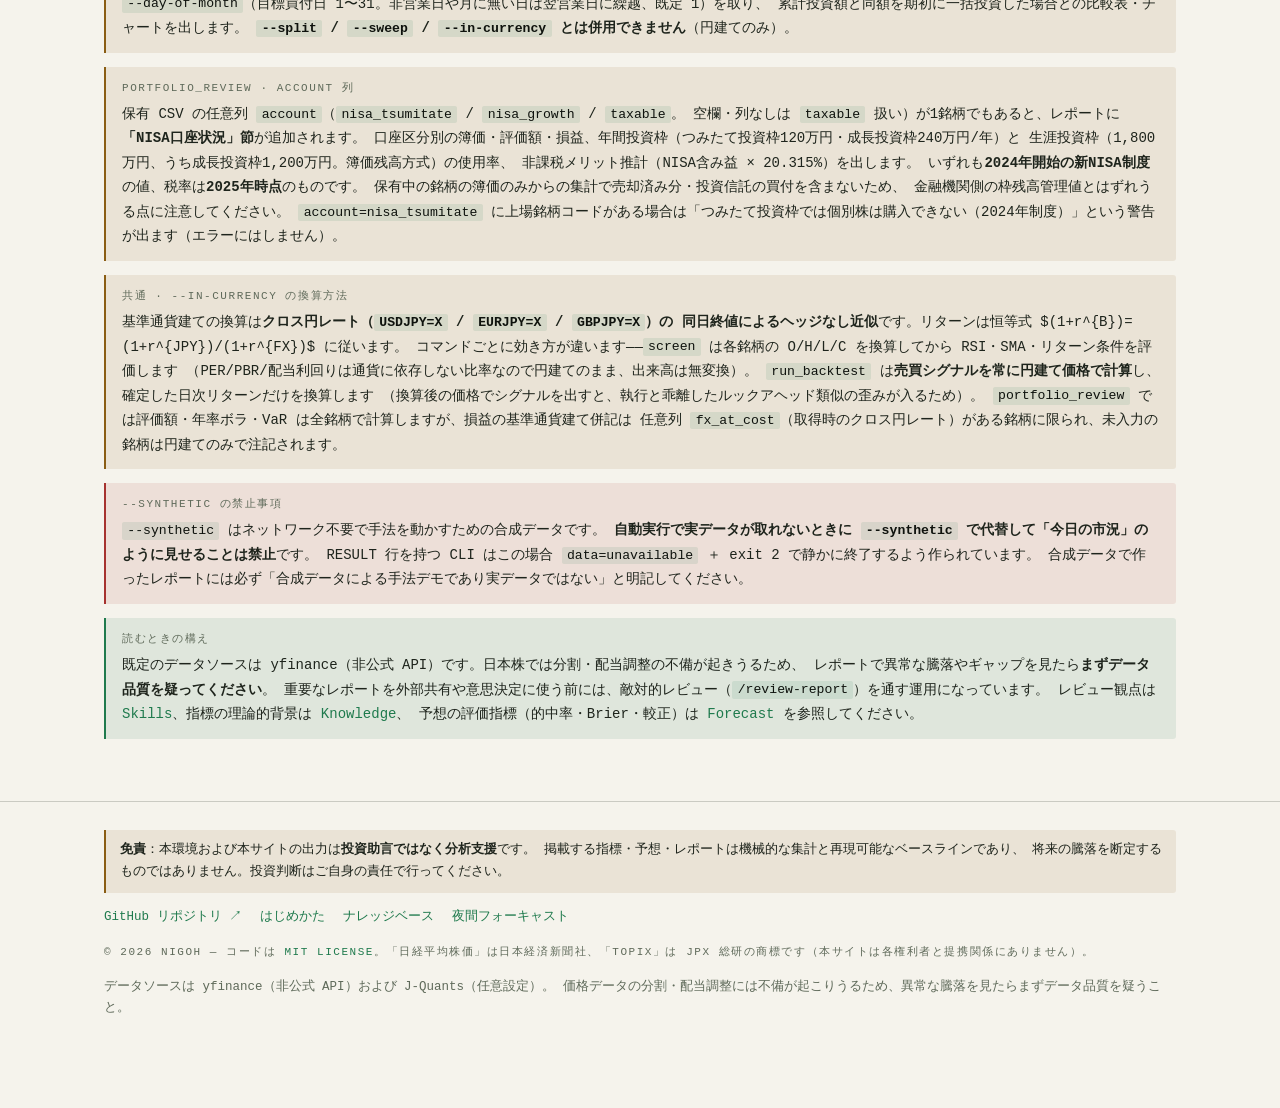
==== commit 80dadabb: "security/legal: 著作権・法規・セキュリティ監査の指摘を修正 4領域（著作権 / 金商法 / コードセキュリティ / データ利用規約）を並列監査し、 確定した所見を重大度順に修正した。 " ====
--- a/docs/cli.html
+++ b/docs/cli.html
@@ -781,6 +781,7 @@
       <a href="./knowledge.html">ナレッジベース</a>
       <a href="./forecast.html">夜間フォーキャスト</a>
     </div>
+    <p class="micro" style="margin-top:14px">© 2026 nigoh — コードは <a href="https://github.com/nigoh/stock_hacker/blob/main/LICENSE">MIT License</a>。「日経平均株価」は日本経済新聞社、「TOPIX」は JPX 総研の商標です（本サイトは各権利者と提携関係にありません）。</p>
     <p style="margin-top:14px">
       データソースは yfinance（非公式 API）および J-Quants（任意設定）。
       価格データの分割・配当調整には不備が起こりうるため、異常な騰落を見たらまずデータ品質を疑うこと。
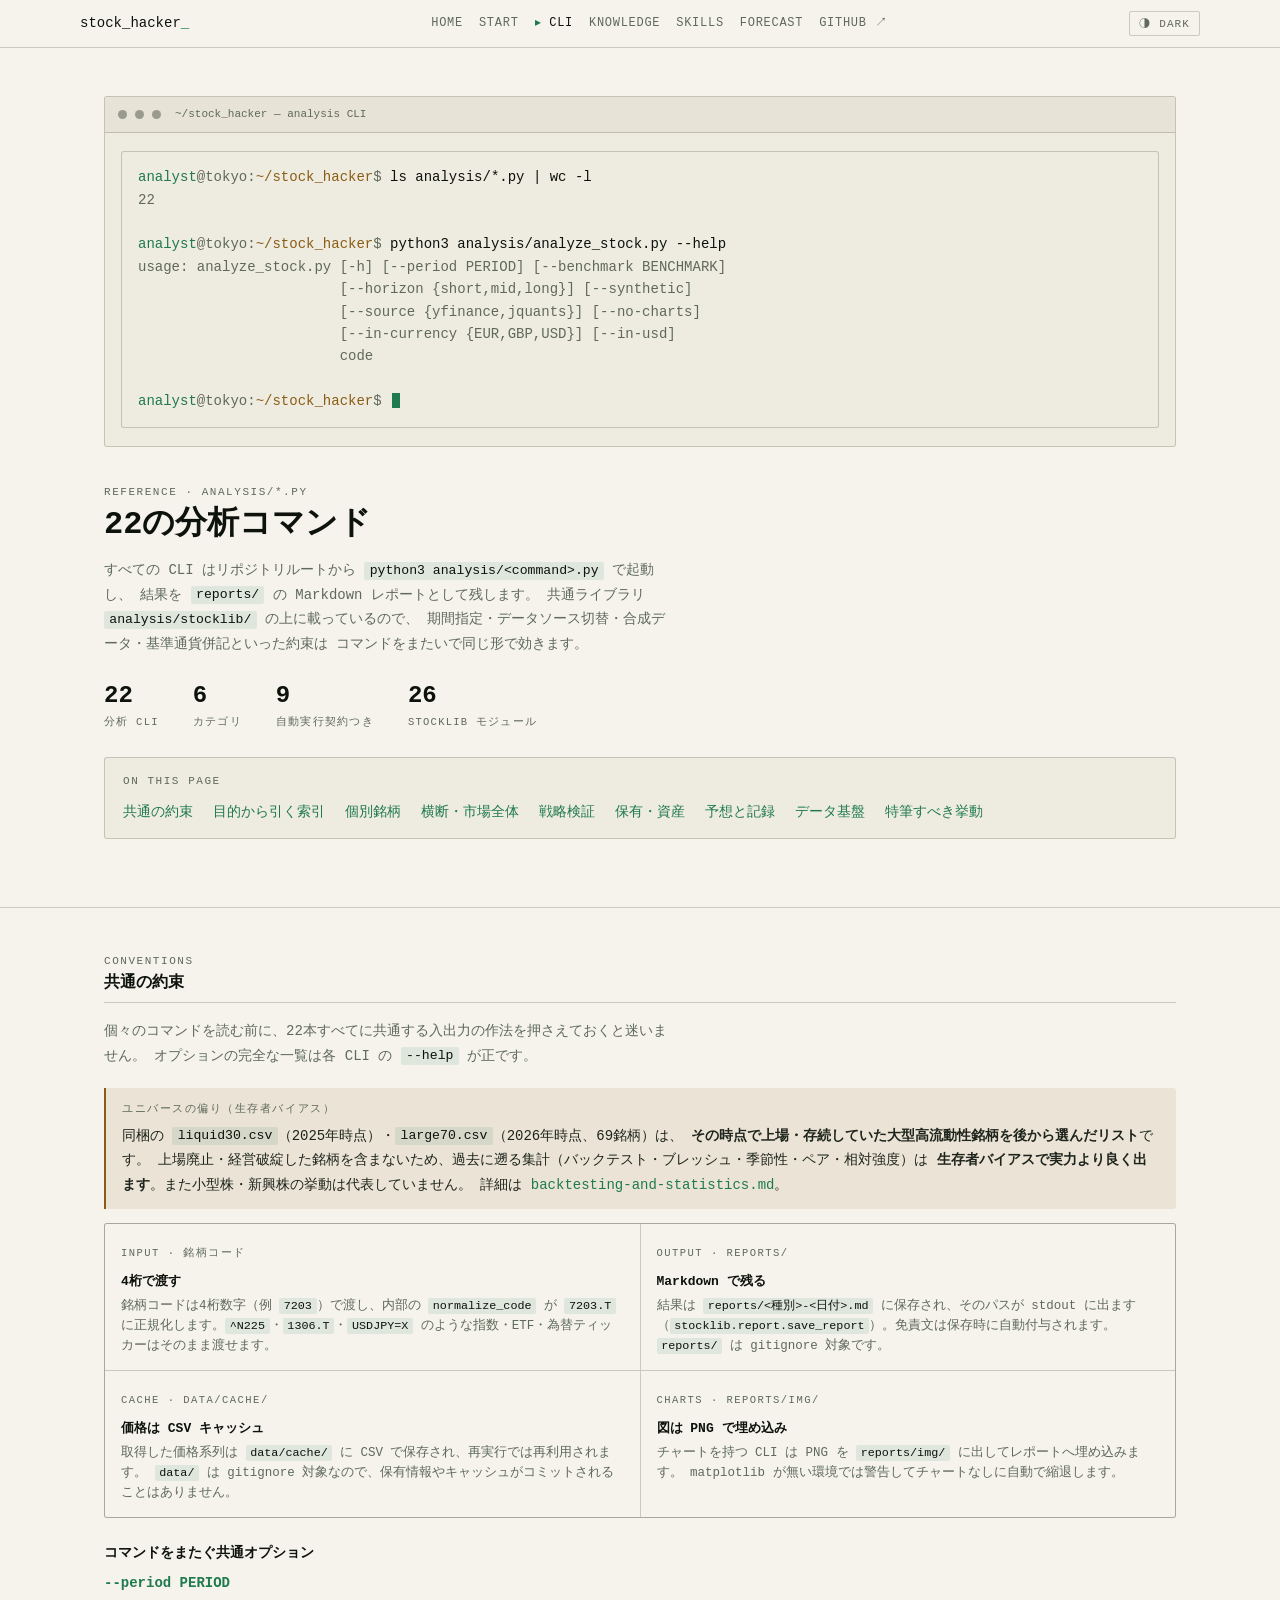
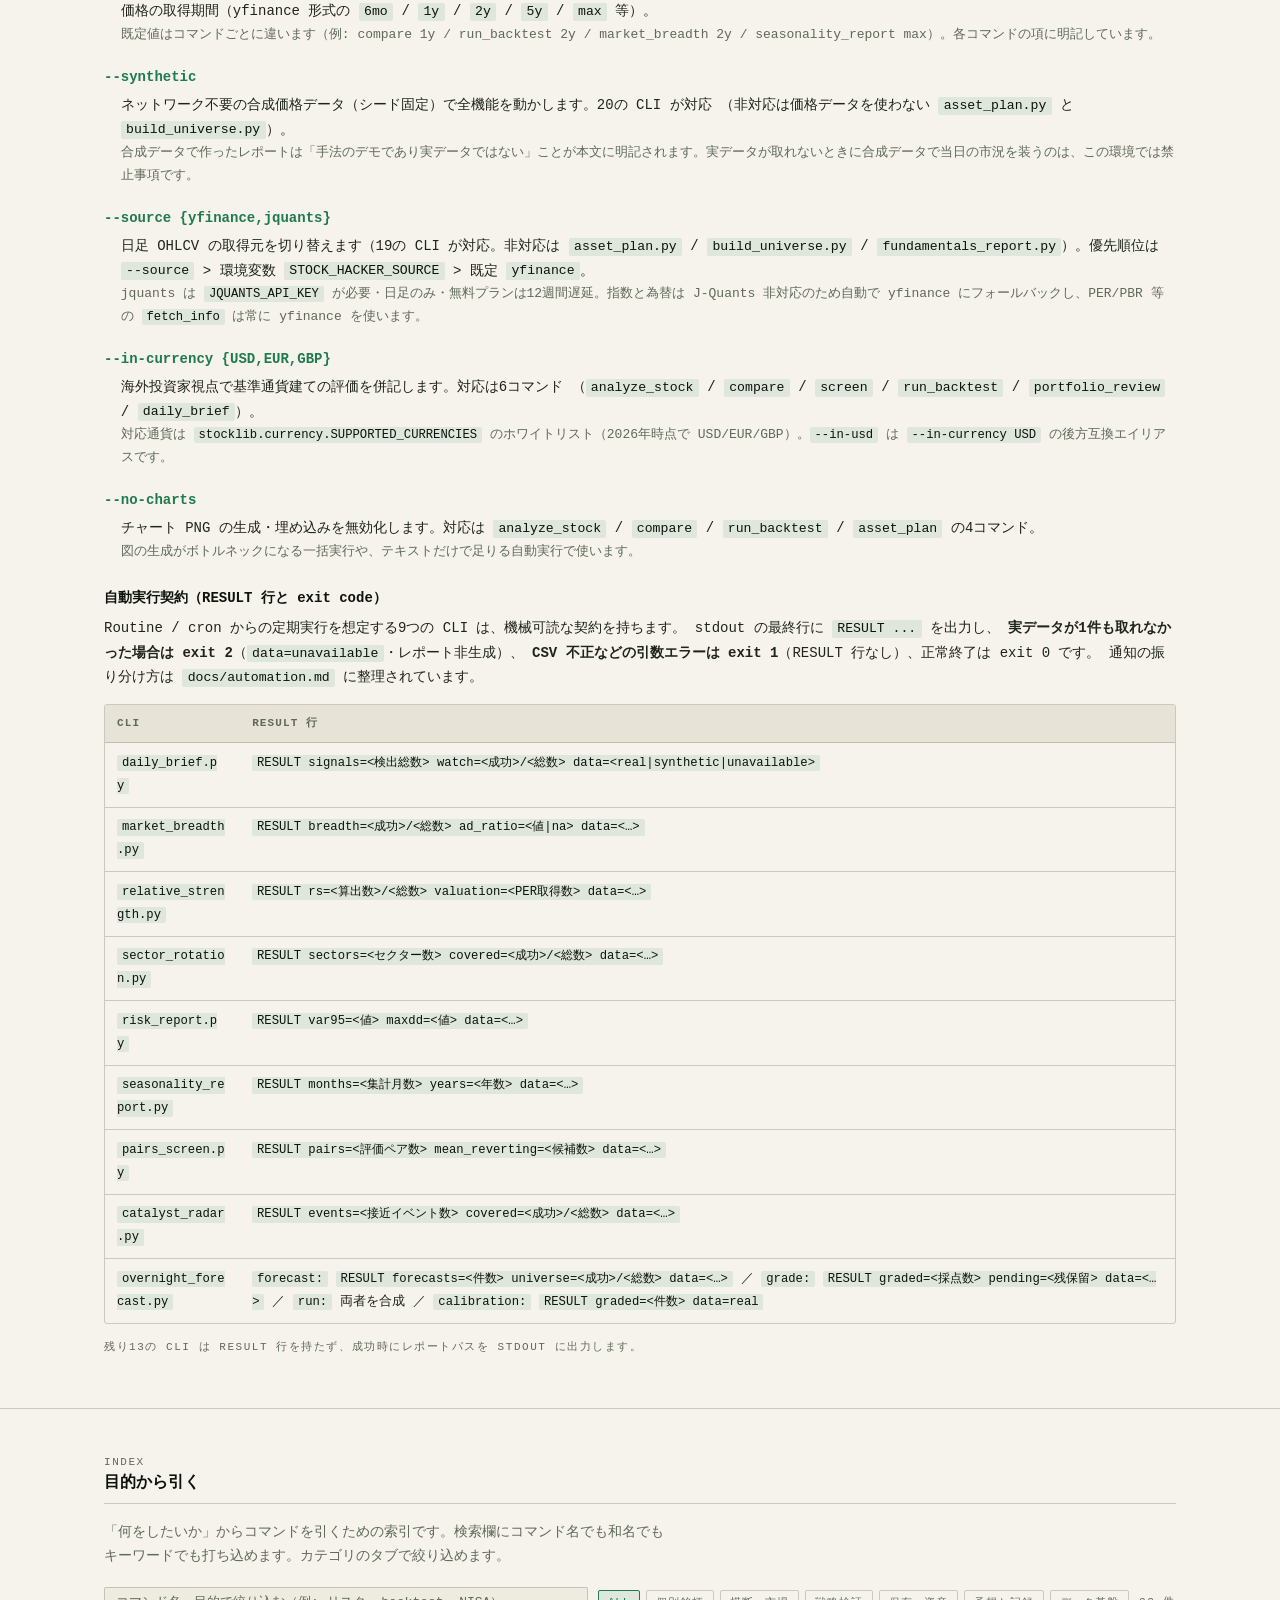
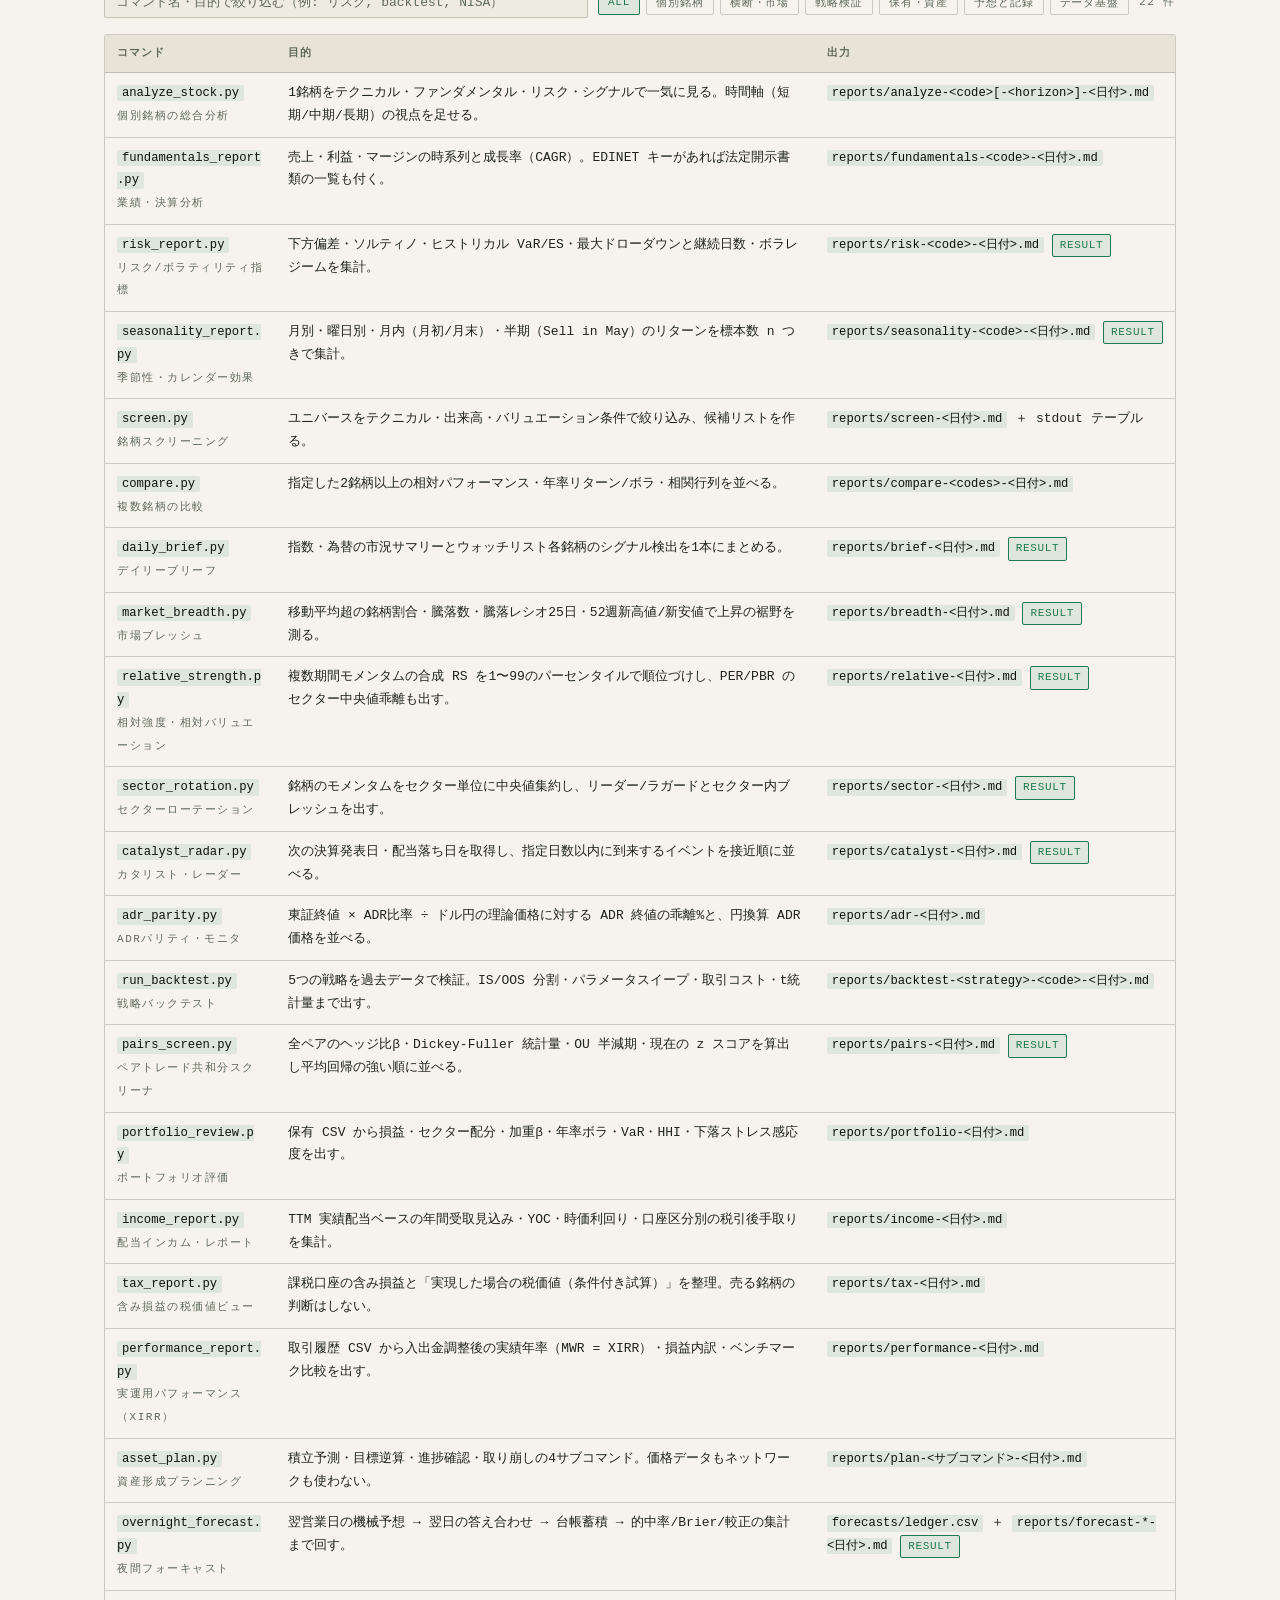
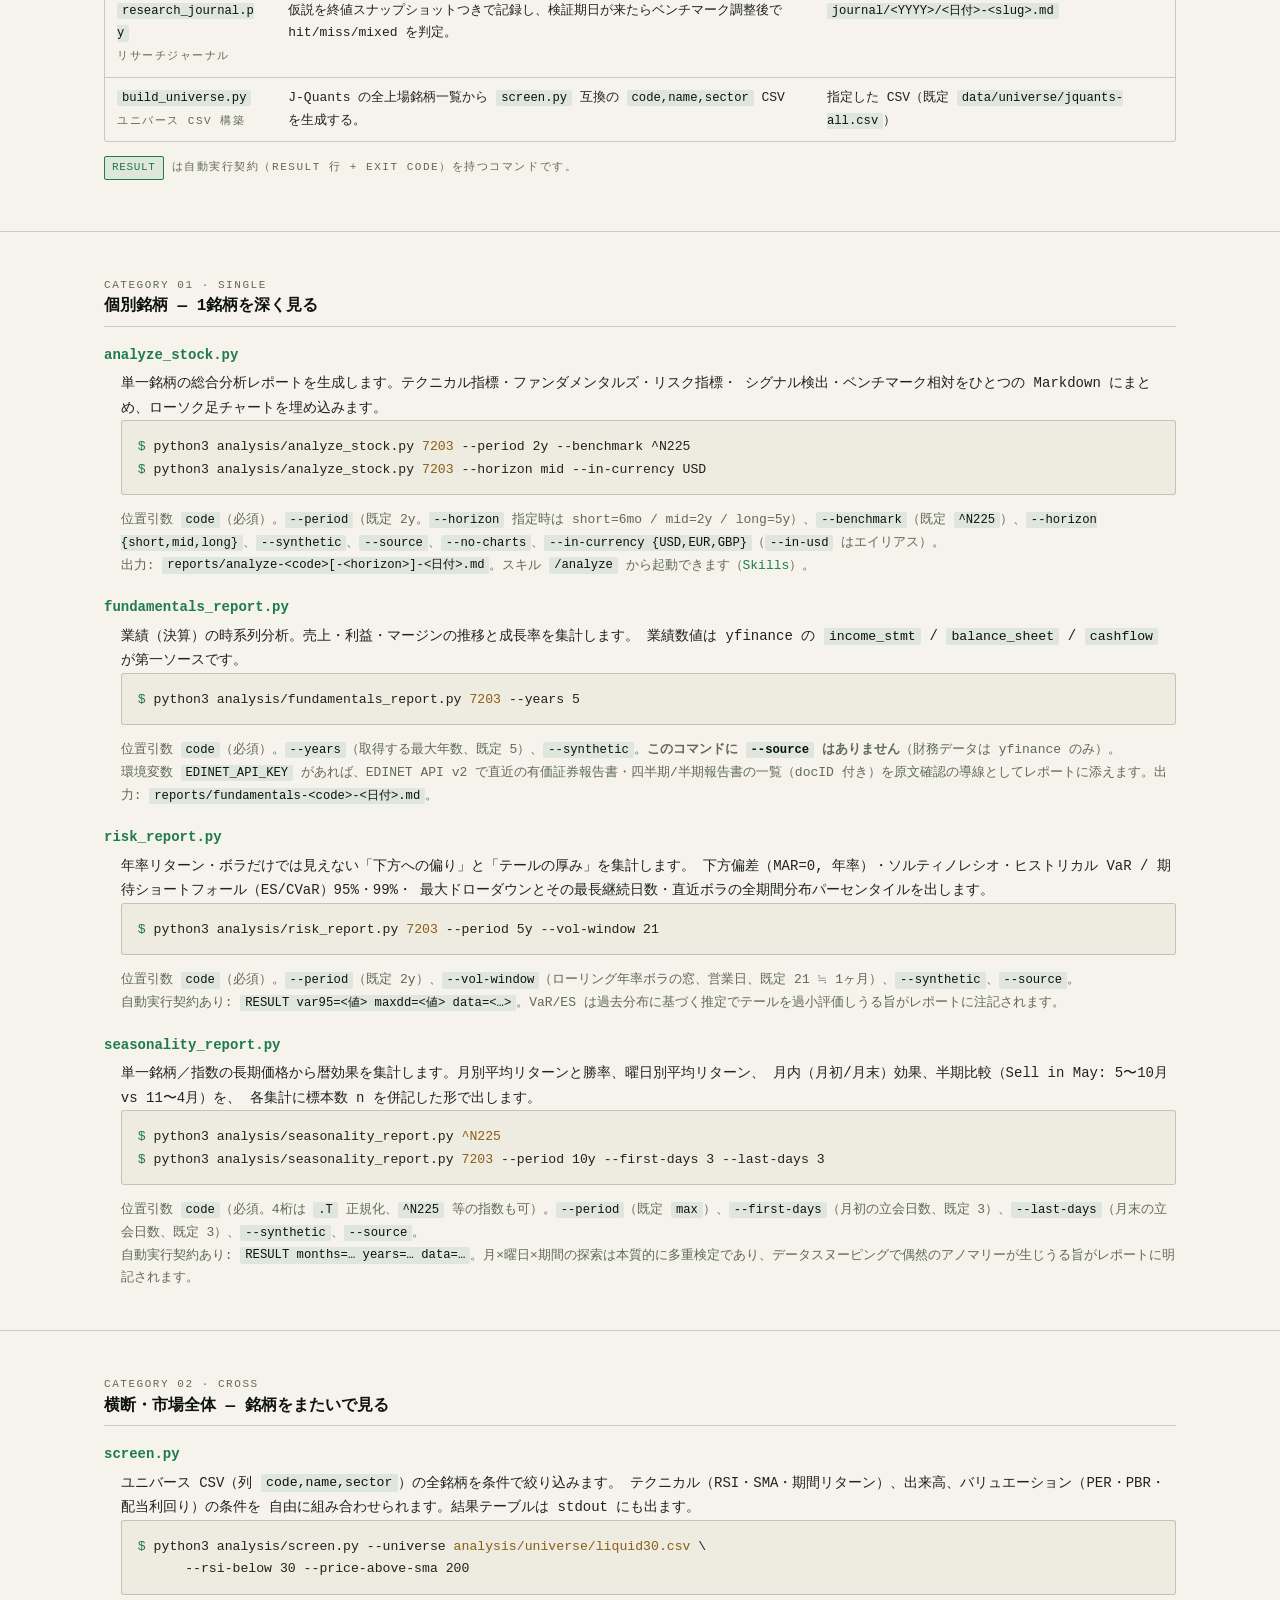
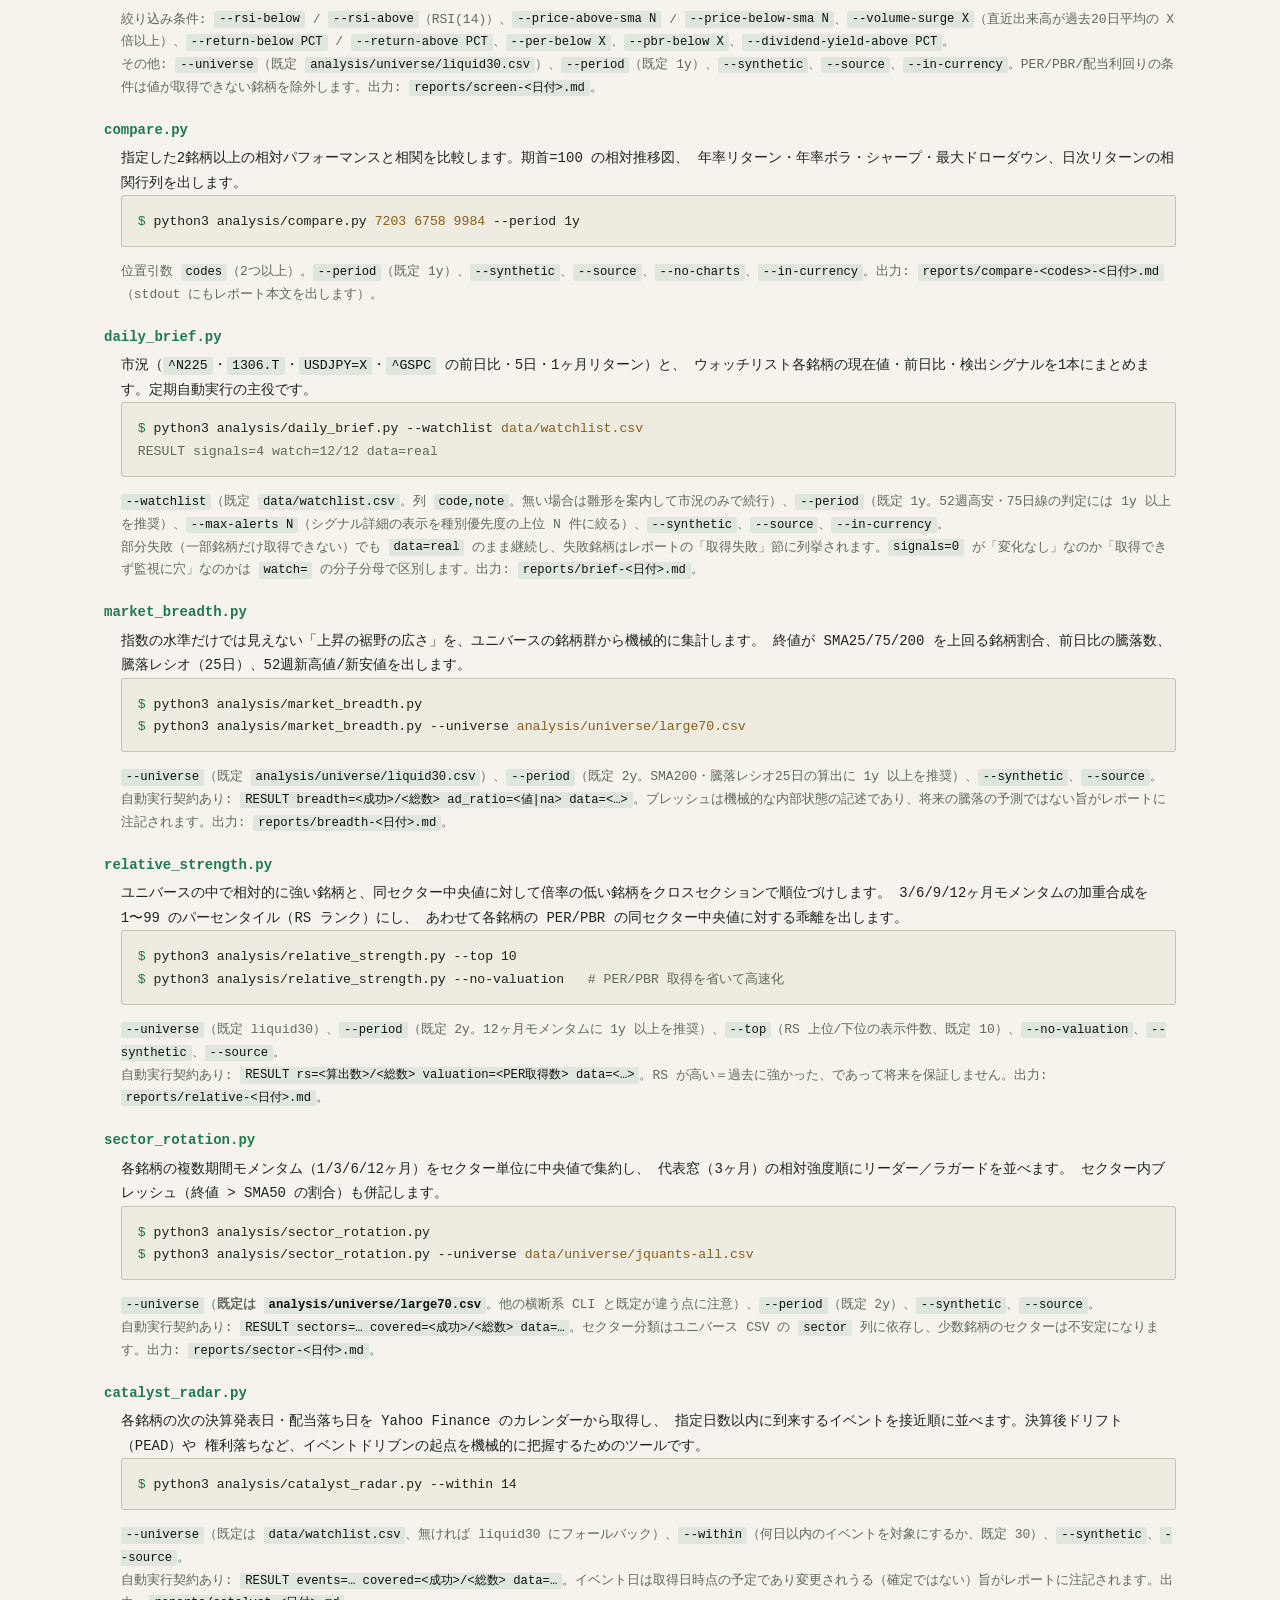
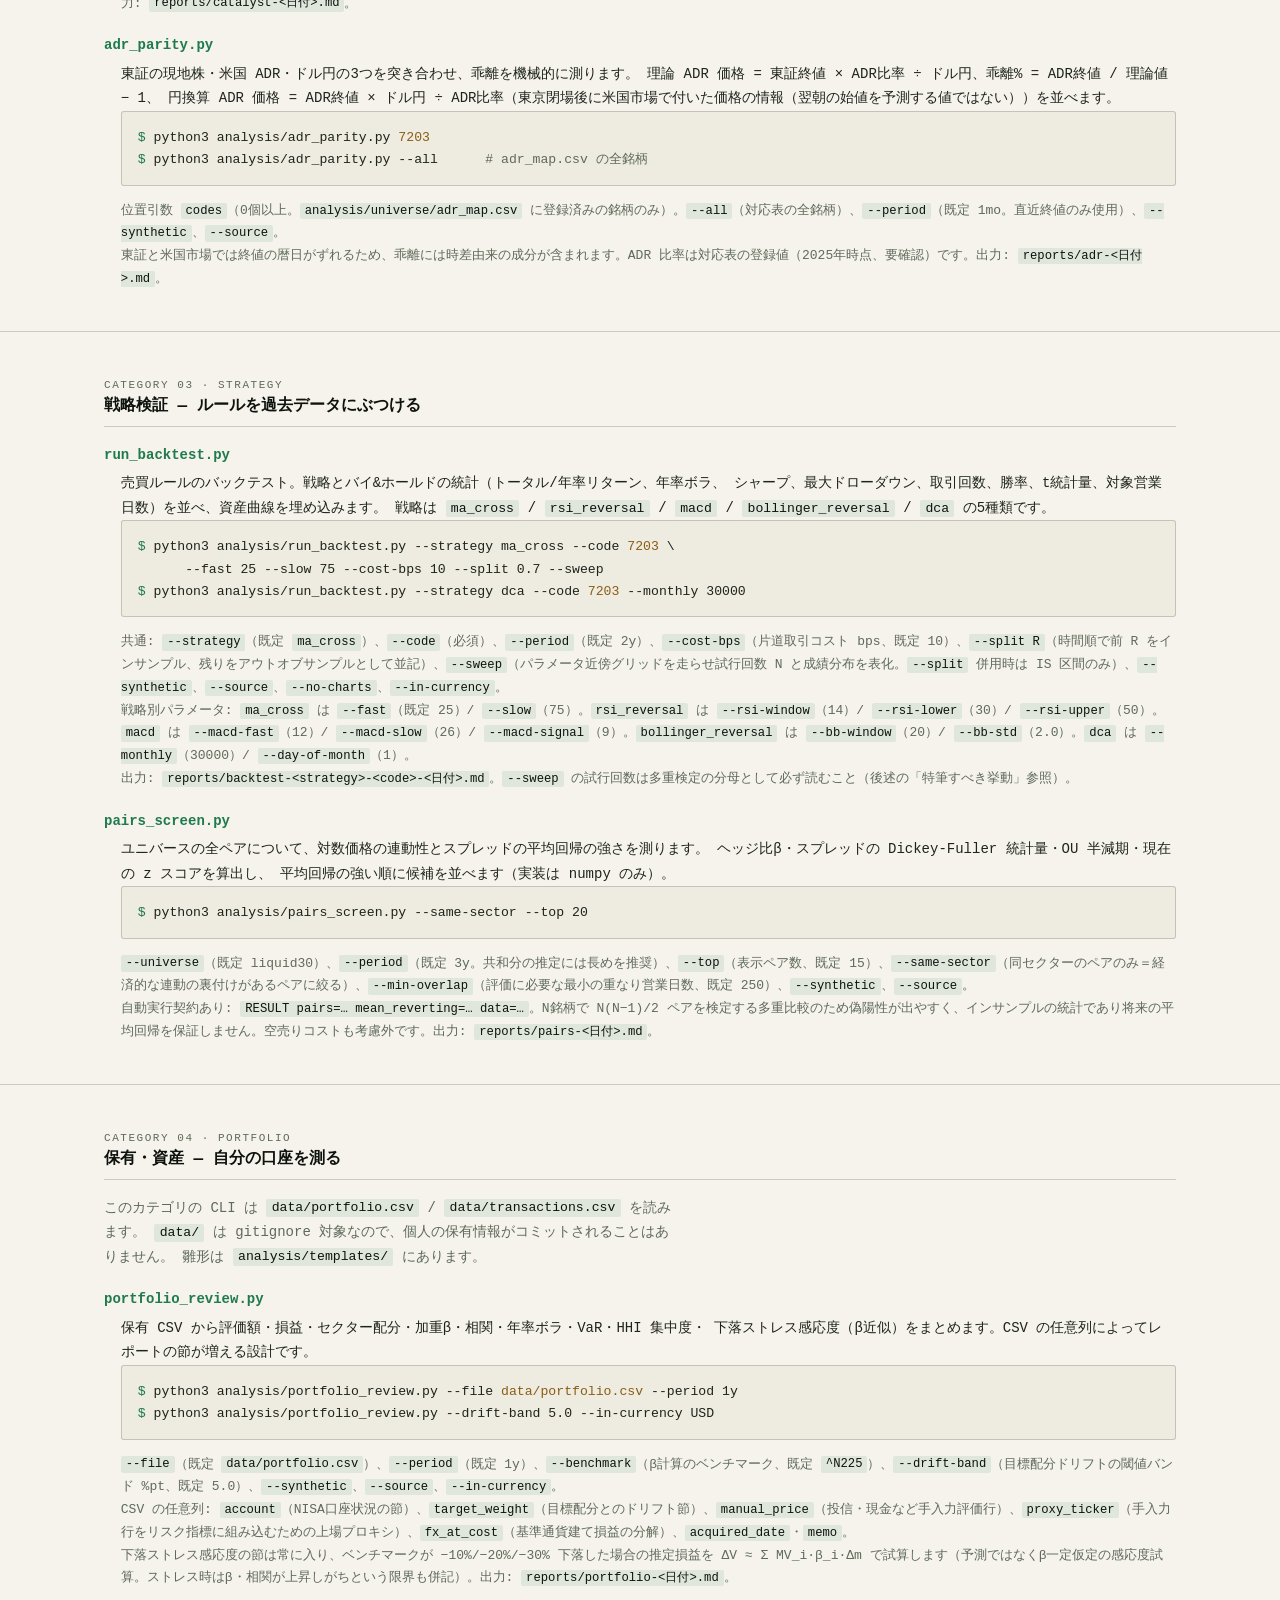
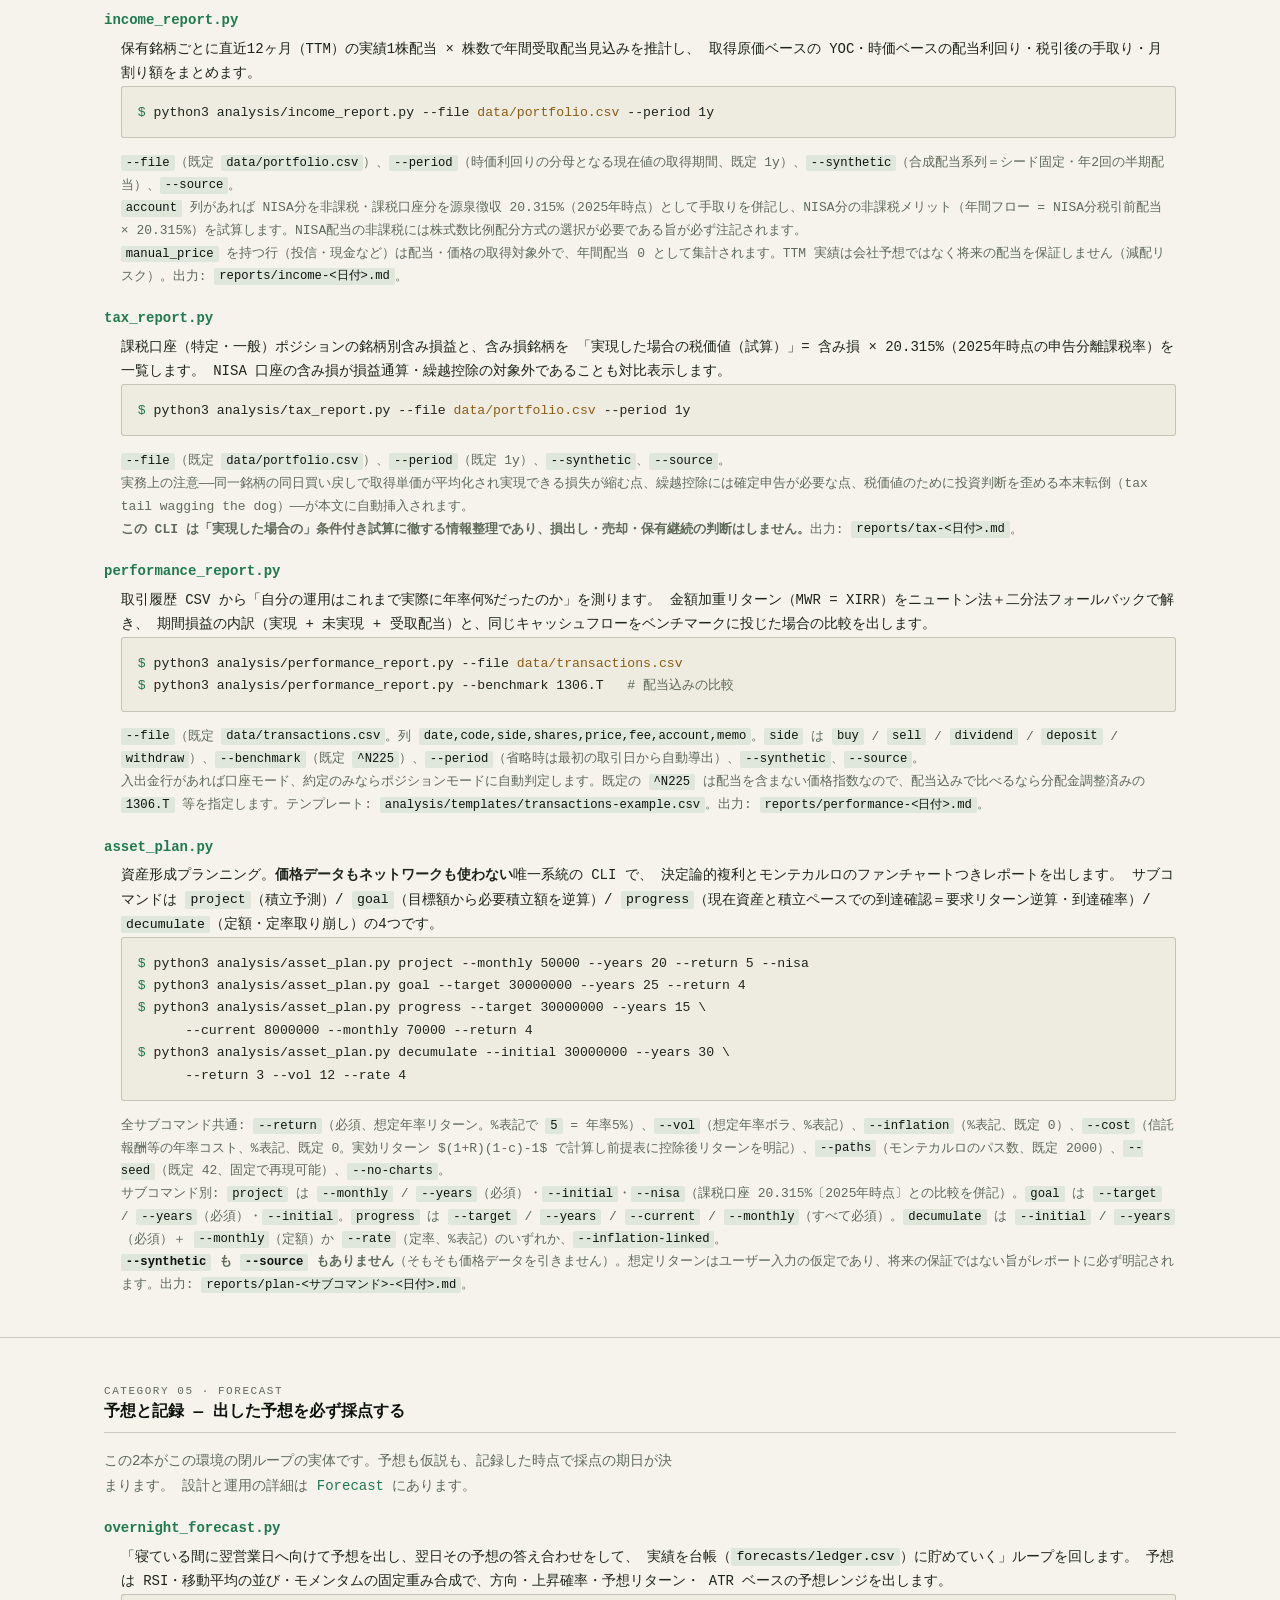
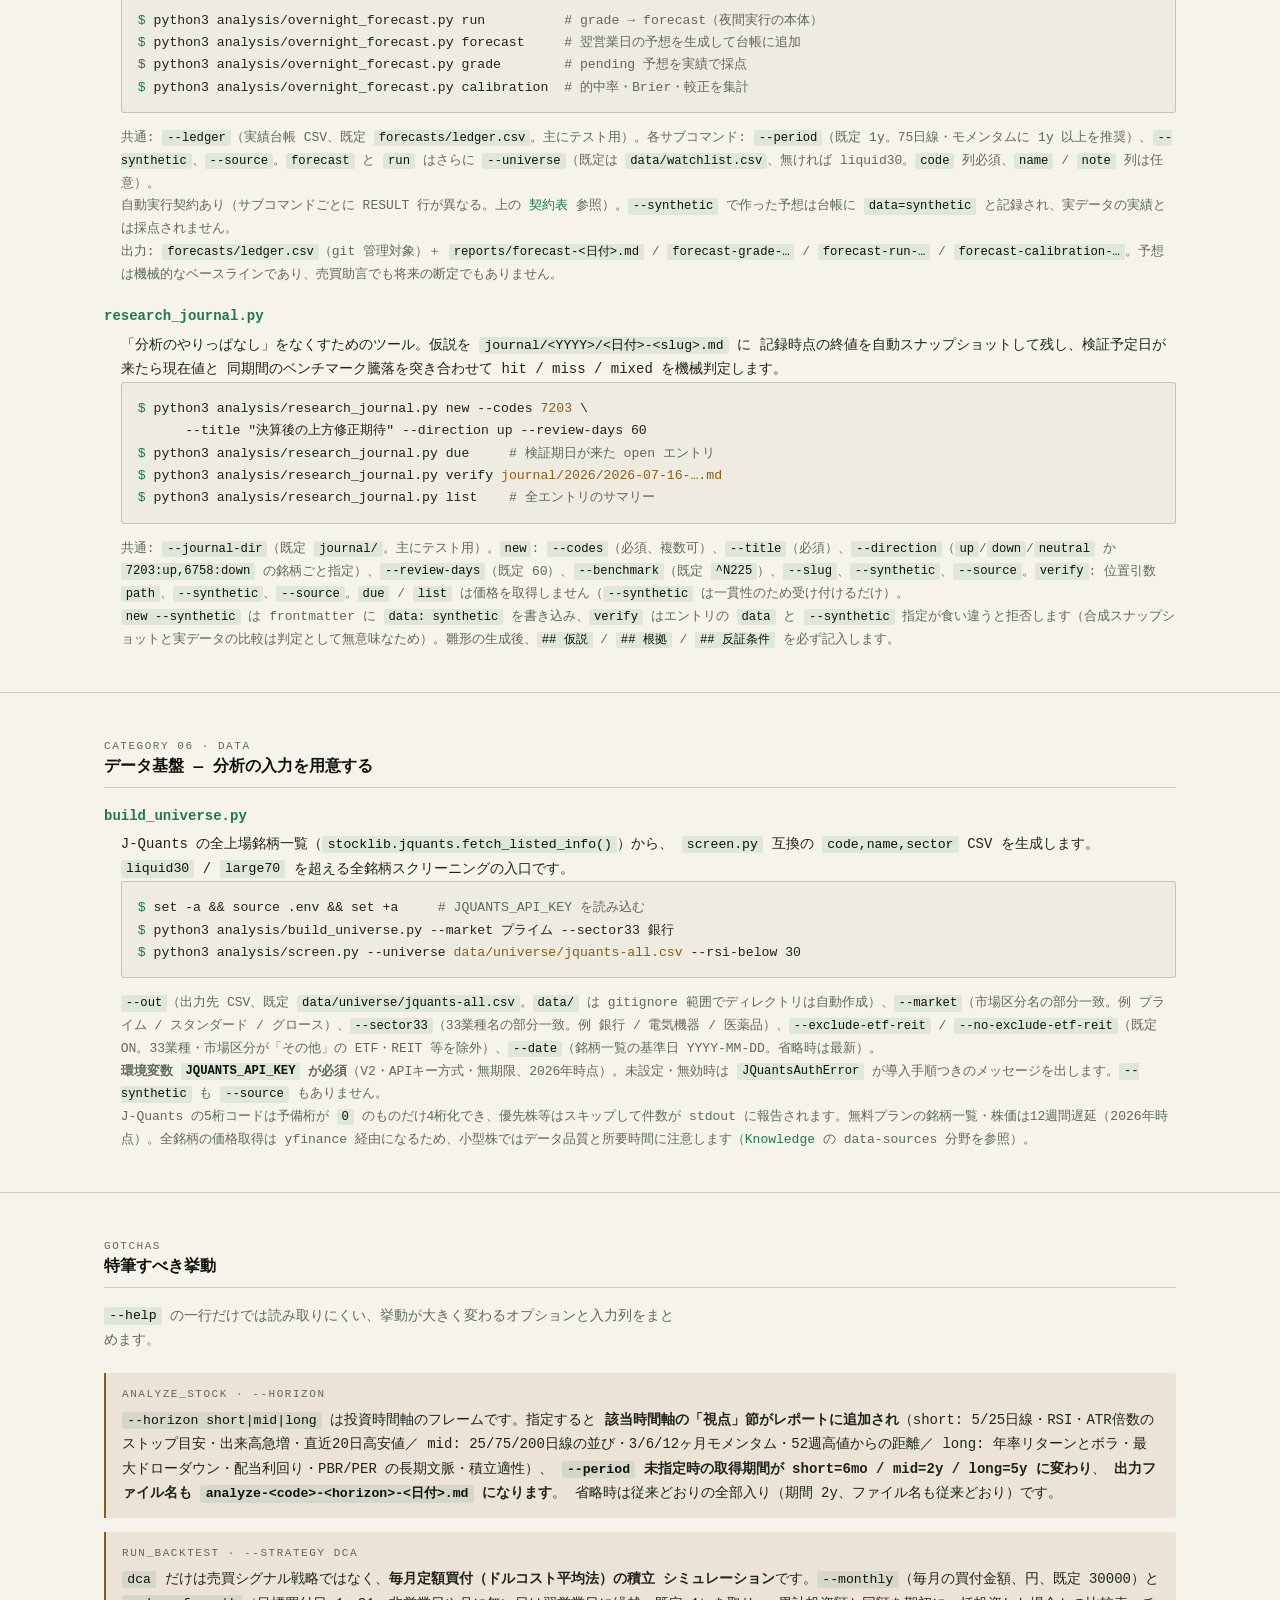
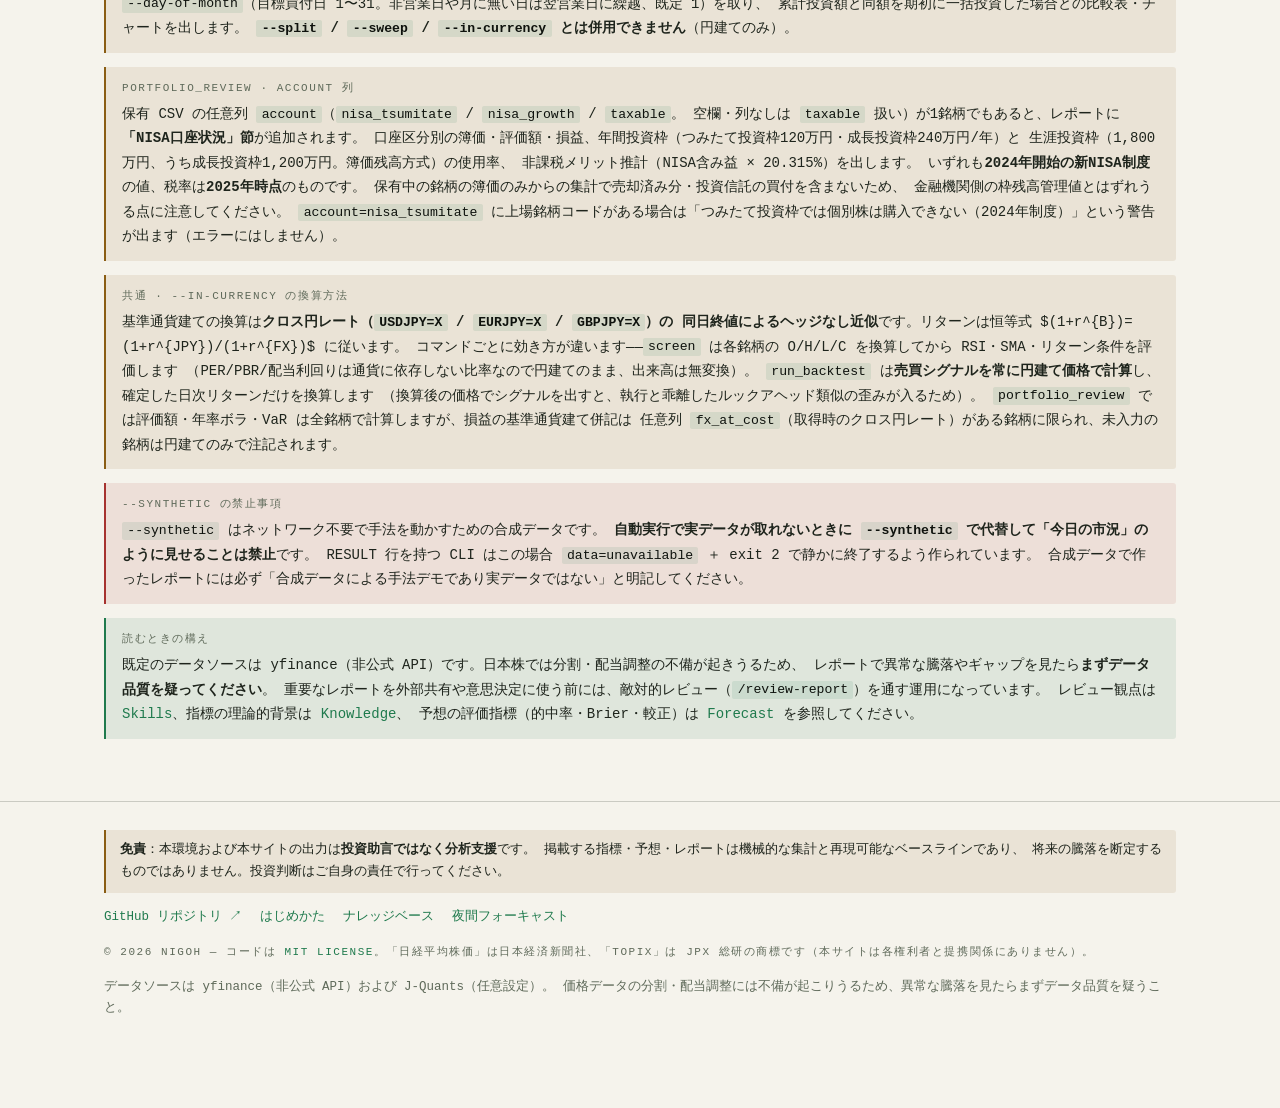
==== commit 510690cb: "harness: 場中実行ガード・パス封じ込め網羅・免責 hook の拡張（R2） ハーネス強化 R2。実際に踏んだ事故と監査所見を、それぞれガードに変換する。  1. 採点済み行の保護（実際に踏んだ" ====
--- a/docs/cli.html
+++ b/docs/cli.html
@@ -79,7 +79,7 @@
         <div class="stat"><span class="n">22</span><span class="k">分析 CLI</span></div>
         <div class="stat"><span class="n">6</span><span class="k">カテゴリ</span></div>
         <div class="stat"><span class="n">9</span><span class="k">自動実行契約つき</span></div>
-        <div class="stat"><span class="n">25</span><span class="k">stocklib モジュール</span></div>
+        <div class="stat"><span class="n">26</span><span class="k">stocklib モジュール</span></div>
       </div>
 
       <div class="toc" style="margin-top:26px">
